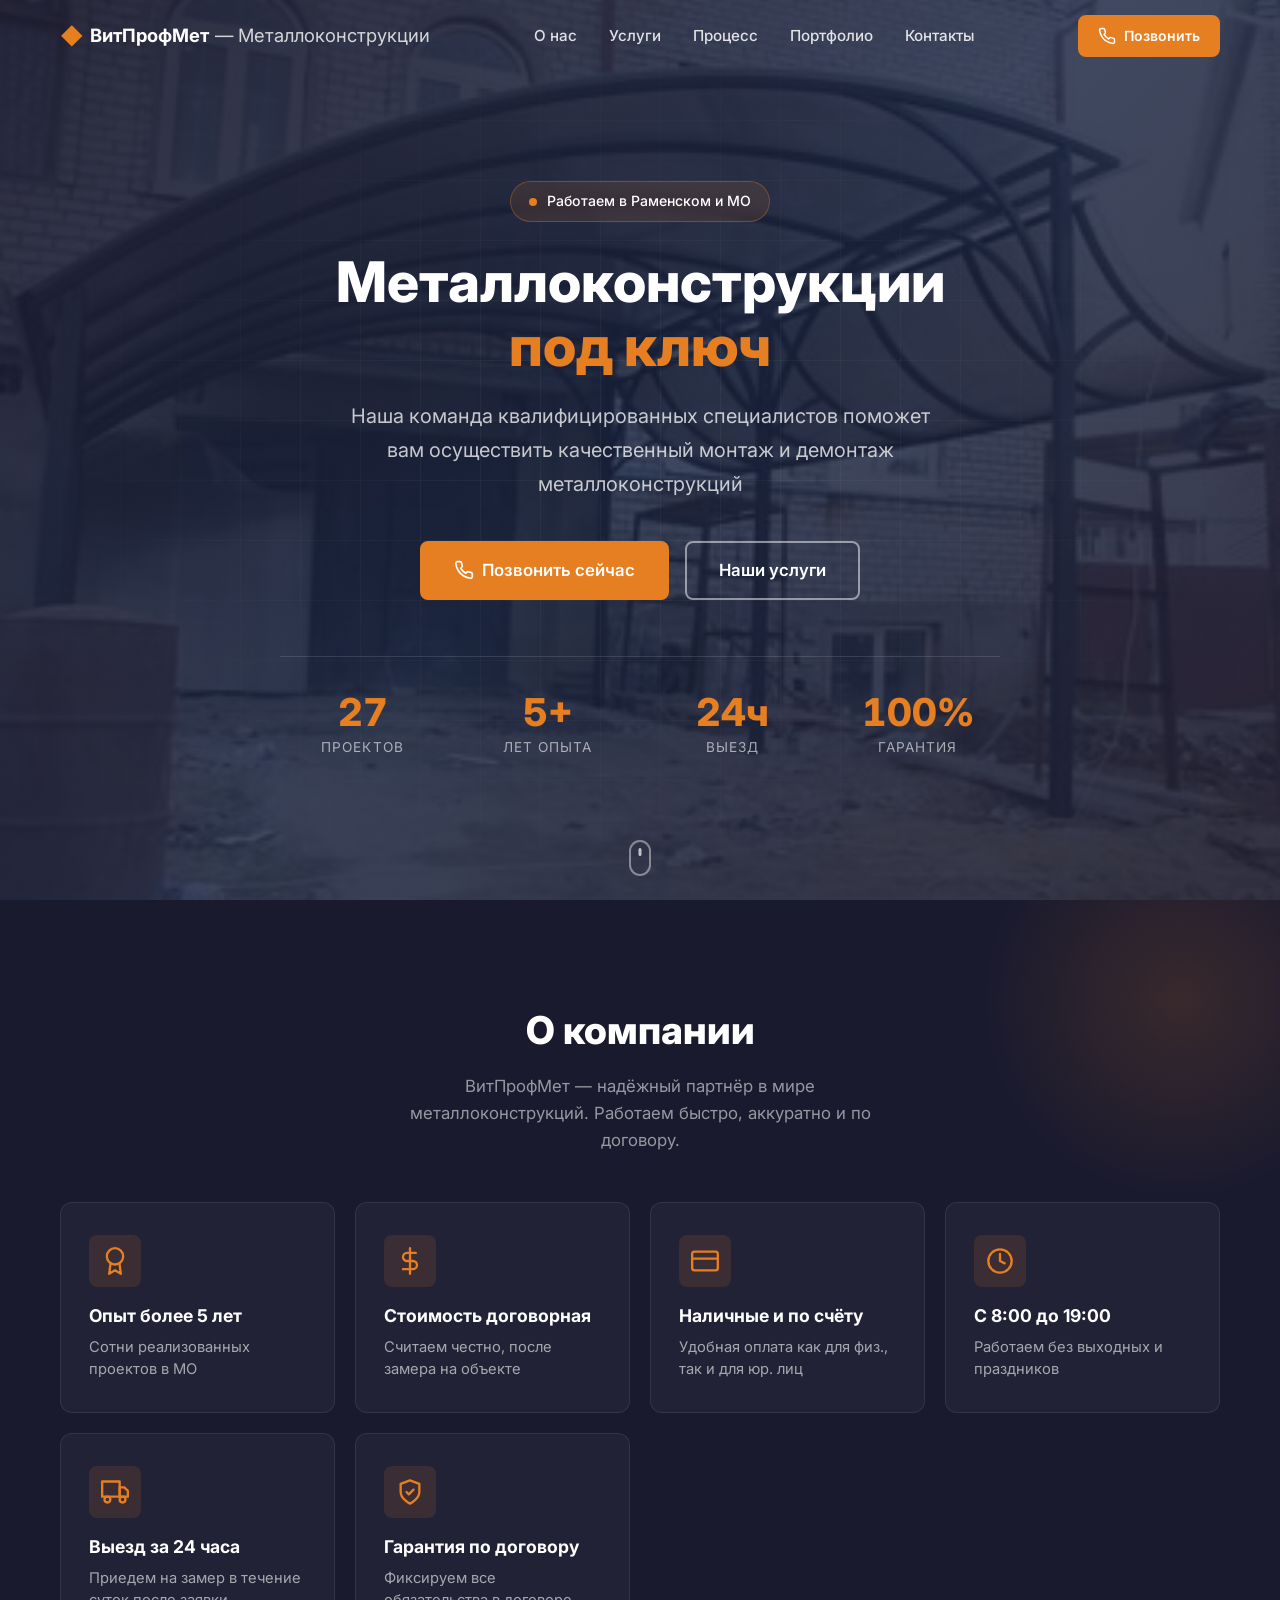
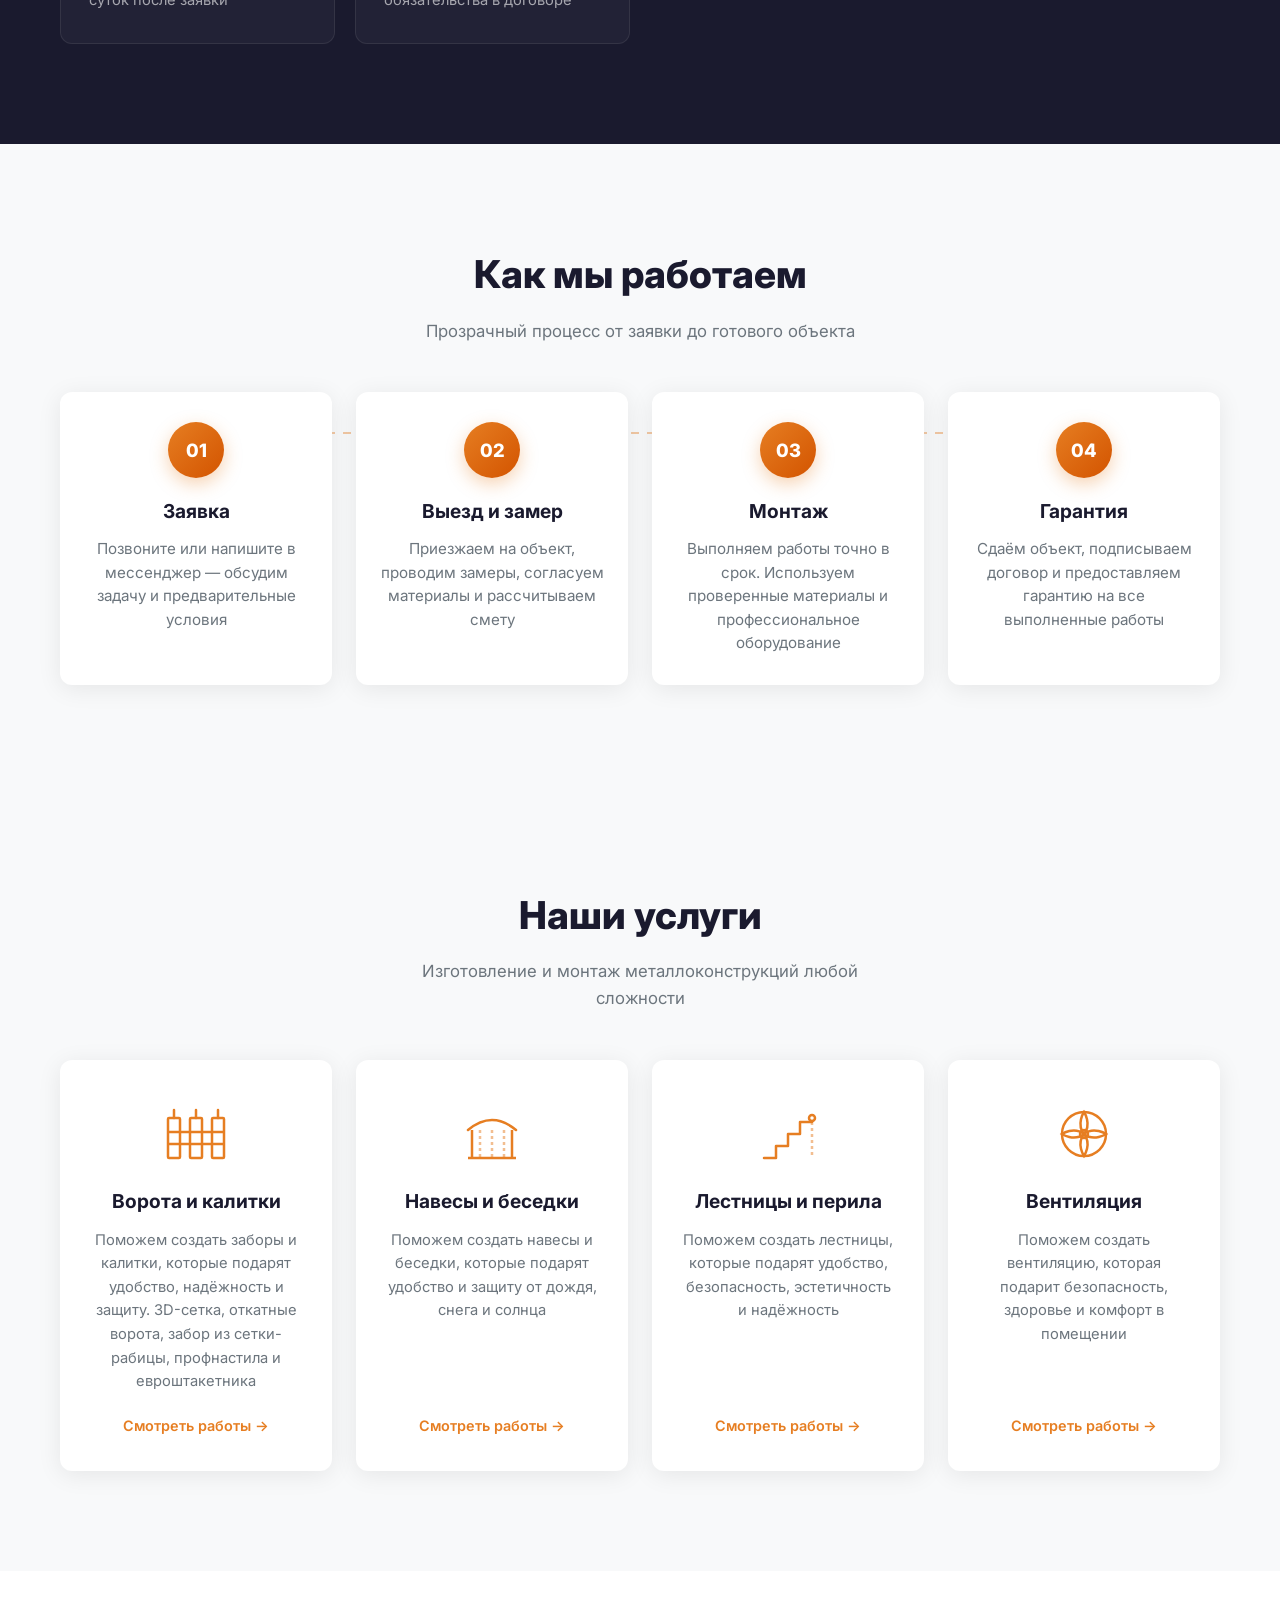
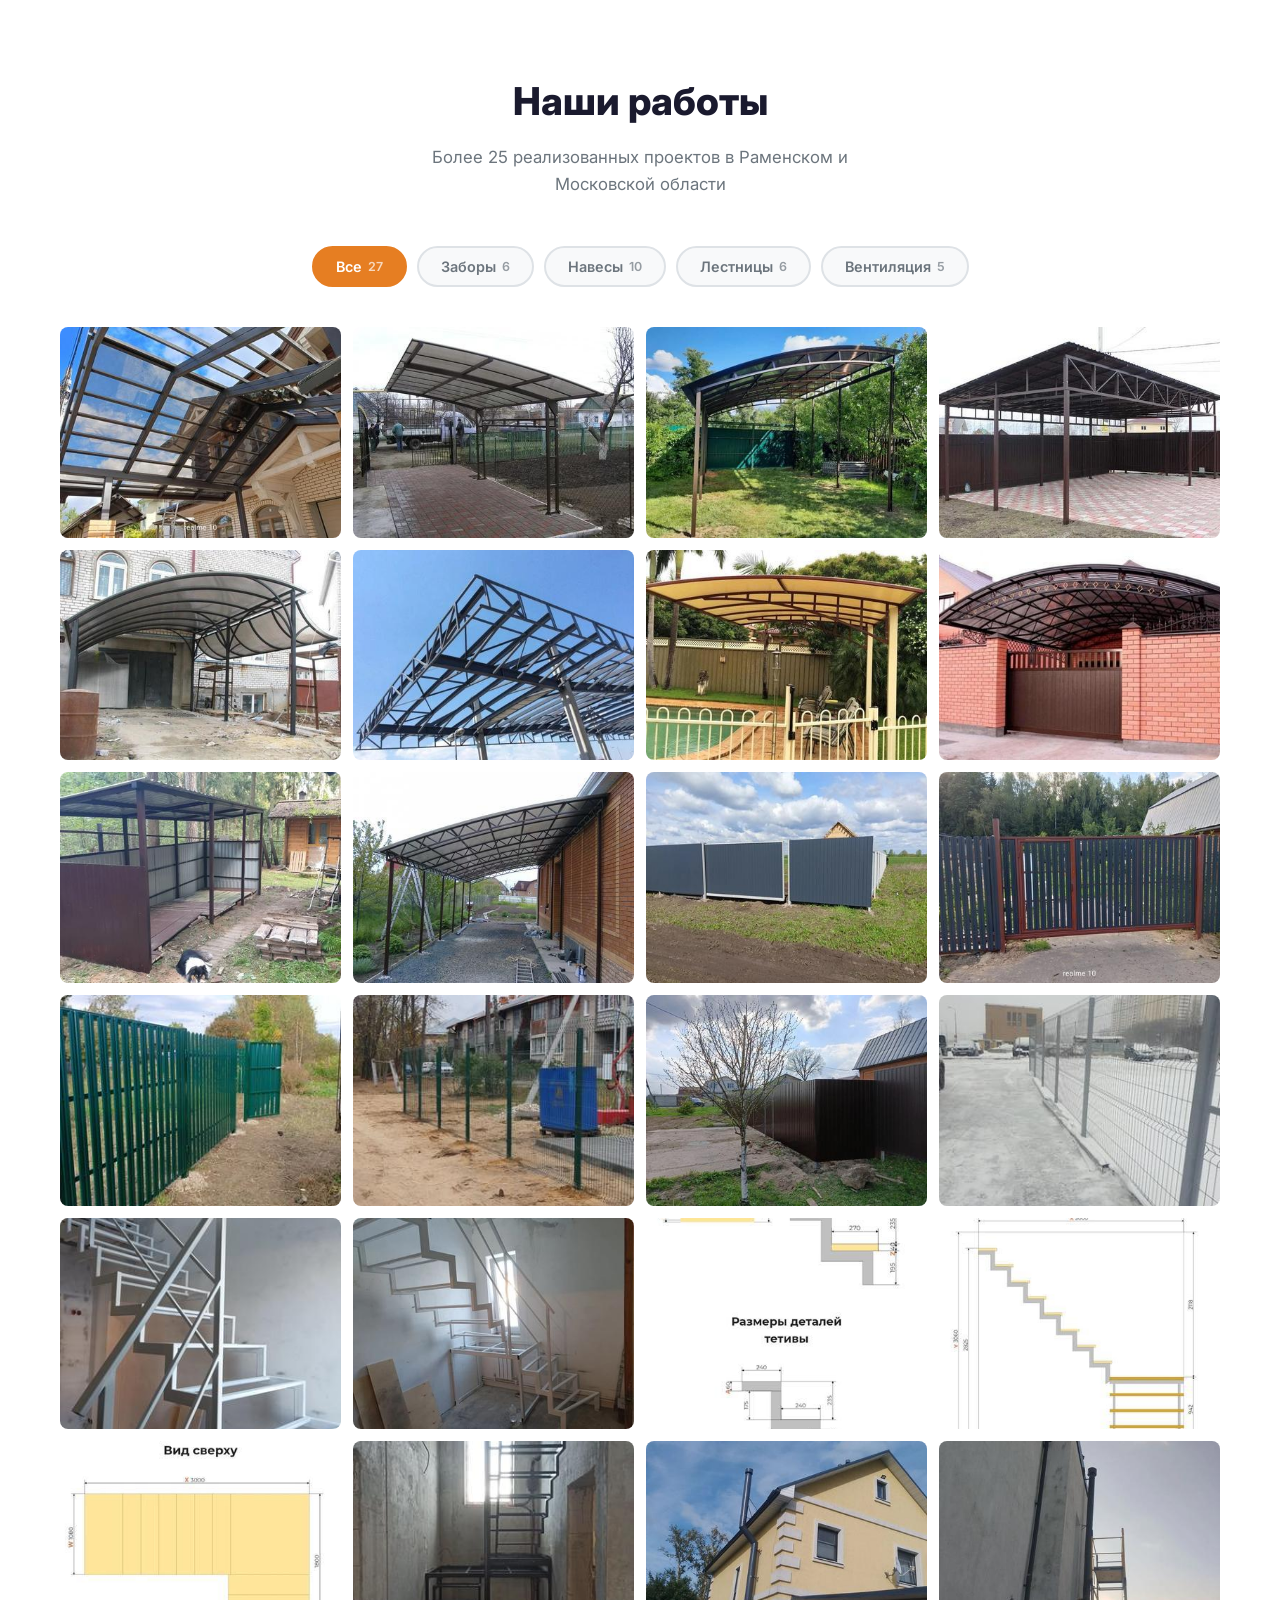
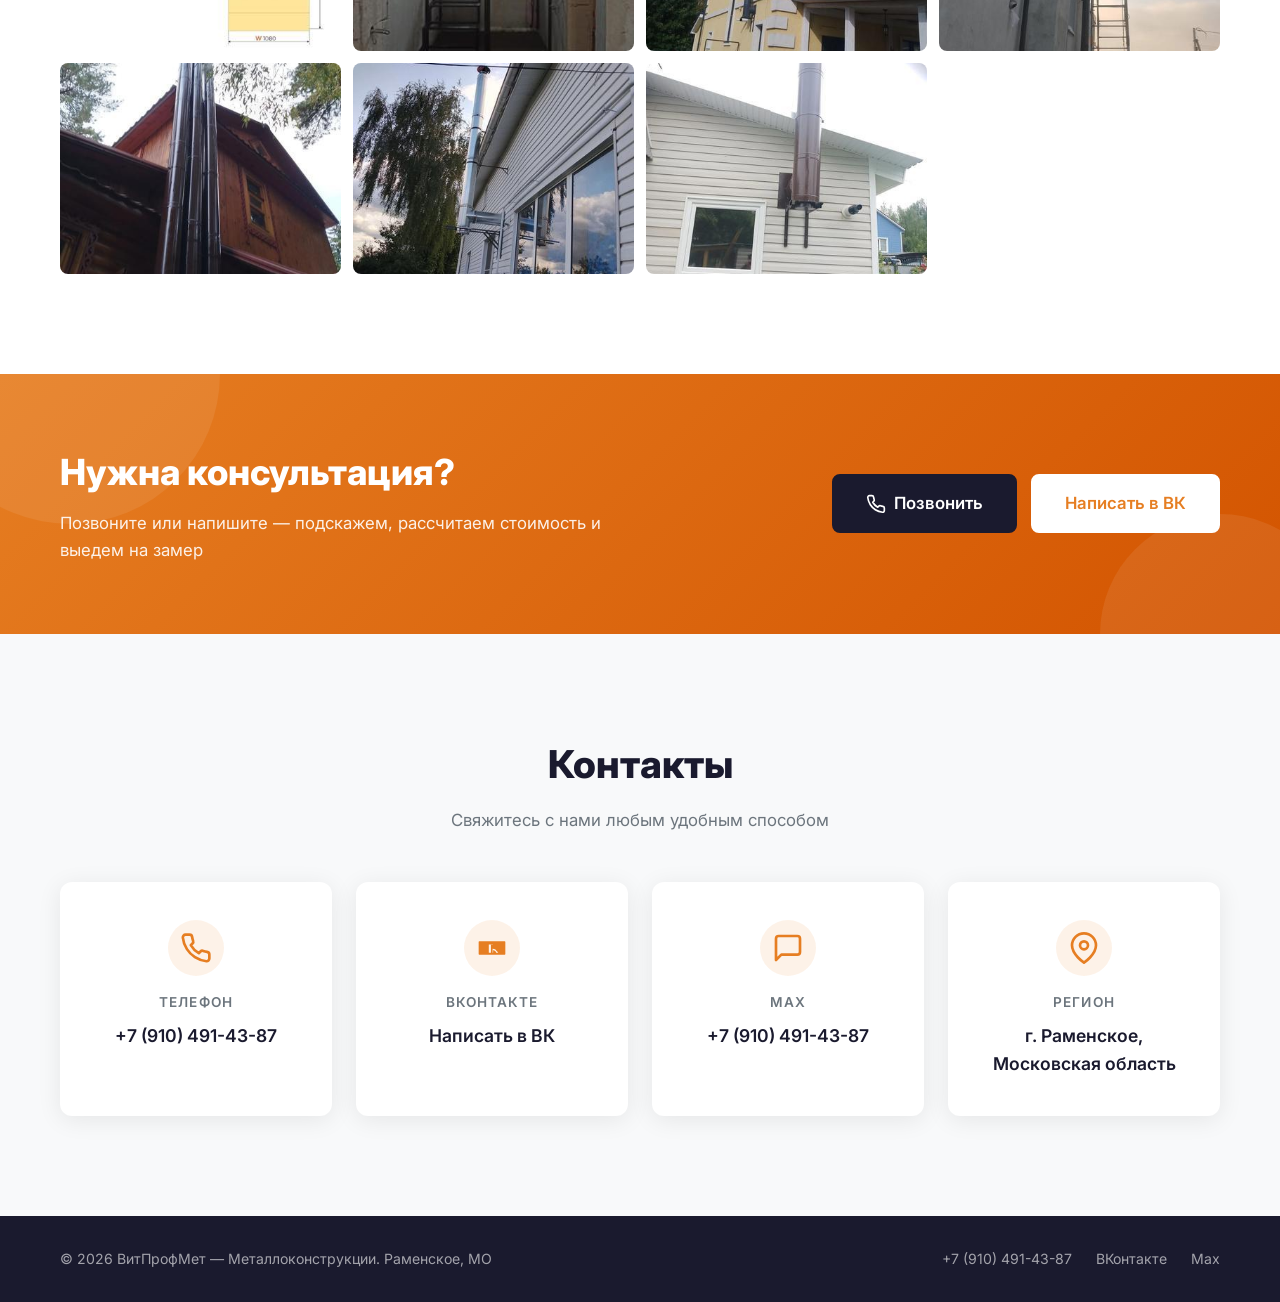
==== index.html @ 2ac55d21 "fix: переименование в ВитПрофМет" ====
<!DOCTYPE html>
<html lang="ru">
<head>
    <meta charset="UTF-8">
    <meta name="viewport" content="width=device-width, initial-scale=1.0">
    <meta name="description" content="ВитПрофМет — монтаж и демонтаж металлоконструкций в Раменском и Московской области. Заборы, ворота, навесы, лестницы, вентиляция. Опыт более 5 лет, 25+ реализованных проектов.">
    <meta name="theme-color" content="#1a1a2e">
    <title>ВитПрофМет — Металлоконструкции в Раменском и МО | Заборы, навесы, лестницы</title>

    <!-- Open Graph -->
    <meta property="og:type" content="website">
    <meta property="og:title" content="ВитПрофМет — Металлоконструкции в Раменском и МО">
    <meta property="og:description" content="Монтаж и демонтаж заборов, навесов, лестниц, вентиляции. Опыт 5+ лет. Выезд за 24 часа.">
    <meta property="og:locale" content="ru_RU">

    <!-- Favicon (inline SVG) -->
    <link rel="icon" type="image/svg+xml" href="data:image/svg+xml,%3Csvg xmlns='http://www.w3.org/2000/svg' viewBox='0 0 64 64'%3E%3Crect width='64' height='64' rx='12' fill='%231a1a2e'/%3E%3Ctext x='50%25' y='54%25' text-anchor='middle' dominant-baseline='middle' font-family='Arial,sans-serif' font-weight='800' font-size='30' fill='%23e67e22'%3EВ%3C/text%3E%3C/svg%3E">

    <link rel="preconnect" href="https://fonts.googleapis.com">
    <link rel="preconnect" href="https://fonts.gstatic.com" crossorigin>
    <link href="https://fonts.googleapis.com/css2?family=Inter:wght@400;600;700;800&display=swap" rel="stylesheet">
    <link rel="stylesheet" href="css/style.css">

    <!-- Schema.org LocalBusiness -->
    <script type="application/ld+json">
    {
      "@context": "https://schema.org",
      "@type": "LocalBusiness",
      "name": "ВитПрофМет",
      "description": "Монтаж и демонтаж металлоконструкций: заборы, ворота, навесы, лестницы, вентиляция",
      "telephone": "+79104914387",
      "areaServed": "Раменское, Московская область",
      "address": { "@type": "PostalAddress", "addressLocality": "Раменское", "addressRegion": "Московская область", "addressCountry": "RU" },
      "openingHours": "Mo-Su 08:00-19:00"
    }
    </script>
</head>
<body>

    <!-- ===== HEADER ===== -->
    <header class="header" id="header">
        <div class="container header__inner">
            <a href="#" class="header__logo">
                <span class="logo__icon">&#9670;</span>
                ВитПрофМет<span class="logo__accent"> — Металлоконструкции</span>
            </a>
            <nav class="header__nav" id="nav">
                <a href="#about" class="nav__link">О нас</a>
                <a href="#services" class="nav__link">Услуги</a>
                <a href="#process" class="nav__link">Процесс</a>
                <a href="#portfolio" class="nav__link">Портфолио</a>
                <a href="#contacts" class="nav__link">Контакты</a>
            </nav>
            <a href="tel:+79104914387" class="header__phone btn btn--small">
                <svg width="18" height="18" viewBox="0 0 24 24" fill="none" stroke="currentColor" stroke-width="2" stroke-linecap="round" stroke-linejoin="round"><path d="M22 16.92v3a2 2 0 0 1-2.18 2 19.79 19.79 0 0 1-8.63-3.07 19.5 19.5 0 0 1-6-6 19.79 19.79 0 0 1-3.07-8.67A2 2 0 0 1 4.11 2h3a2 2 0 0 1 2 1.72c.127.96.361 1.903.7 2.81a2 2 0 0 1-.45 2.11L8.09 9.91a16 16 0 0 0 6 6l1.27-1.27a2 2 0 0 1 2.11-.45c.907.339 1.85.573 2.81.7A2 2 0 0 1 22 16.92z"/></svg>
                Позвонить
            </a>
            <button class="burger" id="burger" aria-label="Открыть меню">
                <span></span><span></span><span></span>
            </button>
        </div>
    </header>

    <!-- ===== HERO ===== -->
    <section class="hero" id="hero">
        <div class="hero__overlay"></div>
        <div class="hero__grid" aria-hidden="true"></div>
        <div class="container hero__content">
            <span class="hero__badge">
                <span class="hero__badge-dot"></span>
                Работаем в Раменском и МО
            </span>
            <h1 class="hero__title">Металлоконструкции<br><span>под&nbsp;ключ</span></h1>
            <p class="hero__subtitle">Наша команда квалифицированных специалистов поможет вам осуществить качественный монтаж и демонтаж металлоконструкций</p>
            <div class="hero__actions">
                <a href="tel:+79104914387" class="btn btn--primary btn--large">
                    <svg width="20" height="20" viewBox="0 0 24 24" fill="none" stroke="currentColor" stroke-width="2" stroke-linecap="round" stroke-linejoin="round"><path d="M22 16.92v3a2 2 0 0 1-2.18 2 19.79 19.79 0 0 1-8.63-3.07 19.5 19.5 0 0 1-6-6 19.79 19.79 0 0 1-3.07-8.67A2 2 0 0 1 4.11 2h3a2 2 0 0 1 2 1.72c.127.96.361 1.903.7 2.81a2 2 0 0 1-.45 2.11L8.09 9.91a16 16 0 0 0 6 6l1.27-1.27a2 2 0 0 1 2.11-.45c.907.339 1.85.573 2.81.7A2 2 0 0 1 22 16.92z"/></svg>
                    Позвонить сейчас
                </a>
                <a href="#services" class="btn btn--outline btn--large">Наши услуги</a>
            </div>
            <div class="hero__stats">
                <div class="hero-stat">
                    <div class="hero-stat__num" data-count="27">0</div>
                    <div class="hero-stat__label">проектов</div>
                </div>
                <div class="hero-stat">
                    <div class="hero-stat__num" data-count="5" data-suffix="+">0</div>
                    <div class="hero-stat__label">лет опыта</div>
                </div>
                <div class="hero-stat">
                    <div class="hero-stat__num" data-count="24" data-suffix="ч">0</div>
                    <div class="hero-stat__label">выезд</div>
                </div>
                <div class="hero-stat">
                    <div class="hero-stat__num" data-count="100" data-suffix="%">0</div>
                    <div class="hero-stat__label">гарантия</div>
                </div>
            </div>
        </div>
        <a href="#about" class="hero__scroll" aria-label="Вниз">
            <span class="hero__scroll-mouse"><span></span></span>
        </a>
    </section>

    <!-- ===== ABOUT ===== -->
    <section class="about" id="about">
        <div class="container">
            <h2 class="section__title section__title--light reveal">О компании</h2>
            <p class="section__subtitle section__subtitle--light reveal">ВитПрофМет — надёжный партнёр в мире металлоконструкций. Работаем быстро, аккуратно и по договору.</p>
            <div class="about__grid">
                <div class="about-card reveal">
                    <div class="about-card__icon">
                        <svg width="28" height="28" viewBox="0 0 24 24" fill="none" stroke="currentColor" stroke-width="2" stroke-linecap="round" stroke-linejoin="round"><circle cx="12" cy="8" r="7"/><polyline points="8.21 13.89 7 23 12 20 17 23 15.79 13.88"/></svg>
                    </div>
                    <div class="about-card__title">Опыт более 5 лет</div>
                    <div class="about-card__label">Сотни реализованных проектов в МО</div>
                </div>
                <div class="about-card reveal">
                    <div class="about-card__icon">
                        <svg width="28" height="28" viewBox="0 0 24 24" fill="none" stroke="currentColor" stroke-width="2" stroke-linecap="round" stroke-linejoin="round"><line x1="12" y1="1" x2="12" y2="23"/><path d="M17 5H9.5a3.5 3.5 0 0 0 0 7h5a3.5 3.5 0 0 1 0 7H6"/></svg>
                    </div>
                    <div class="about-card__title">Стоимость договорная</div>
                    <div class="about-card__label">Считаем честно, после замера на объекте</div>
                </div>
                <div class="about-card reveal">
                    <div class="about-card__icon">
                        <svg width="28" height="28" viewBox="0 0 24 24" fill="none" stroke="currentColor" stroke-width="2" stroke-linecap="round" stroke-linejoin="round"><rect x="1" y="4" width="22" height="16" rx="2"/><line x1="1" y1="10" x2="23" y2="10"/></svg>
                    </div>
                    <div class="about-card__title">Наличные и по счёту</div>
                    <div class="about-card__label">Удобная оплата как для физ., так и для юр. лиц</div>
                </div>
                <div class="about-card reveal">
                    <div class="about-card__icon">
                        <svg width="28" height="28" viewBox="0 0 24 24" fill="none" stroke="currentColor" stroke-width="2" stroke-linecap="round" stroke-linejoin="round"><circle cx="12" cy="12" r="10"/><polyline points="12 6 12 12 16 14"/></svg>
                    </div>
                    <div class="about-card__title">С 8:00 до 19:00</div>
                    <div class="about-card__label">Работаем без выходных и праздников</div>
                </div>
                <div class="about-card reveal">
                    <div class="about-card__icon">
                        <svg width="28" height="28" viewBox="0 0 24 24" fill="none" stroke="currentColor" stroke-width="2" stroke-linecap="round" stroke-linejoin="round"><rect x="1" y="3" width="15" height="13"/><polygon points="16 8 20 8 23 11 23 16 16 16 16 8"/><circle cx="5.5" cy="18.5" r="2.5"/><circle cx="18.5" cy="18.5" r="2.5"/></svg>
                    </div>
                    <div class="about-card__title">Выезд за 24 часа</div>
                    <div class="about-card__label">Приедем на замер в течение суток после заявки</div>
                </div>
                <div class="about-card reveal">
                    <div class="about-card__icon">
                        <svg width="28" height="28" viewBox="0 0 24 24" fill="none" stroke="currentColor" stroke-width="2" stroke-linecap="round" stroke-linejoin="round"><path d="M12 22s8-4 8-10V5l-8-3-8 3v7c0 6 8 10 8 10z"/><polyline points="9 12 11 14 15 10"/></svg>
                    </div>
                    <div class="about-card__title">Гарантия по договору</div>
                    <div class="about-card__label">Фиксируем все обязательства в договоре</div>
                </div>
            </div>
        </div>
    </section>

    <!-- ===== PROCESS ===== -->
    <section class="process" id="process">
        <div class="container">
            <h2 class="section__title reveal">Как мы работаем</h2>
            <p class="section__subtitle reveal">Прозрачный процесс от заявки до готового объекта</p>
            <div class="process__grid">
                <div class="process-step reveal">
                    <div class="process-step__num">01</div>
                    <h3 class="process-step__title">Заявка</h3>
                    <p class="process-step__text">Позвоните или напишите в мессенджер — обсудим задачу и предварительные условия</p>
                </div>
                <div class="process-step reveal">
                    <div class="process-step__num">02</div>
                    <h3 class="process-step__title">Выезд и замер</h3>
                    <p class="process-step__text">Приезжаем на объект, проводим замеры, согласуем материалы и рассчитываем смету</p>
                </div>
                <div class="process-step reveal">
                    <div class="process-step__num">03</div>
                    <h3 class="process-step__title">Монтаж</h3>
                    <p class="process-step__text">Выполняем работы точно в срок. Используем проверенные материалы и профессиональное оборудование</p>
                </div>
                <div class="process-step reveal">
                    <div class="process-step__num">04</div>
                    <h3 class="process-step__title">Гарантия</h3>
                    <p class="process-step__text">Сдаём объект, подписываем договор и предоставляем гарантию на все выполненные работы</p>
                </div>
            </div>
        </div>
    </section>

    <!-- ===== SERVICES ===== -->
    <section class="services" id="services">
        <div class="container">
            <h2 class="section__title reveal">Наши услуги</h2>
            <p class="section__subtitle reveal">Изготовление и монтаж металлоконструкций любой сложности</p>
            <div class="services__grid">
                <a href="#portfolio" class="service-card" data-filter="fences">
                    <div class="service-card__icon">
                        <svg viewBox="0 0 64 64" fill="none" stroke="currentColor" stroke-width="2.5"><rect x="4" y="16" width="12" height="40" rx="1"/><rect x="26" y="16" width="12" height="40" rx="1"/><rect x="48" y="16" width="12" height="40" rx="1"/><line x1="4" y1="30" x2="60" y2="30"/><line x1="4" y1="42" x2="60" y2="42"/><path d="M10 8l0 8M32 8l0 8M54 8l0 8" stroke-linecap="round"/></svg>
                    </div>
                    <h3 class="service-card__title">Ворота и калитки</h3>
                    <p class="service-card__text">Поможем создать заборы и калитки, которые подарят удобство, надёжность и защиту. 3D-сетка, откатные ворота, забор из сетки-рабицы, профнастила и евроштакетника</p>
                    <span class="service-card__link">Смотреть работы &rarr;</span>
                </a>
                <a href="#portfolio" class="service-card" data-filter="canopies">
                    <div class="service-card__icon">
                        <svg viewBox="0 0 64 64" fill="none" stroke="currentColor" stroke-width="2.5"><path d="M8 28 Q32 8 56 28" stroke-linecap="round"/><line x1="12" y1="28" x2="12" y2="56"/><line x1="52" y1="28" x2="52" y2="56"/><line x1="8" y1="56" x2="56" y2="56"/><path d="M20 28v28M32 28v28M44 28v28" stroke-dasharray="3 3" opacity="0.5"/></svg>
                    </div>
                    <h3 class="service-card__title">Навесы и беседки</h3>
                    <p class="service-card__text">Поможем создать навесы и беседки, которые подарят удобство и защиту от дождя, снега и солнца</p>
                    <span class="service-card__link">Смотреть работы &rarr;</span>
                </a>
                <a href="#portfolio" class="service-card" data-filter="stairs">
                    <div class="service-card__icon">
                        <svg viewBox="0 0 64 64" fill="none" stroke="currentColor" stroke-width="2.5"><path d="M8 56 h12 v-12 h12 v-12 h12 v-12 h12" stroke-linecap="round" stroke-linejoin="round"/><line x1="56" y1="20" x2="56" y2="56" stroke-dasharray="3 3" opacity="0.5"/><circle cx="56" cy="16" r="3"/></svg>
                    </div>
                    <h3 class="service-card__title">Лестницы и перила</h3>
                    <p class="service-card__text">Поможем создать лестницы, которые подарят удобство, безопасность, эстетичность и надёжность</p>
                    <span class="service-card__link">Смотреть работы &rarr;</span>
                </a>
                <a href="#portfolio" class="service-card" data-filter="ventilation">
                    <div class="service-card__icon">
                        <svg viewBox="0 0 64 64" fill="none" stroke="currentColor" stroke-width="2.5"><circle cx="32" cy="32" r="22"/><path d="M32 10 C32 10 24 22 32 32 C40 22 32 10 32 10Z"/><path d="M32 54 C32 54 24 42 32 32 C40 42 32 54 32 54Z"/><path d="M10 32 C10 32 22 24 32 32 C22 40 10 32 10 32Z"/><path d="M54 32 C54 32 42 24 32 32 C42 40 54 32 54 32Z"/><circle cx="32" cy="32" r="4"/></svg>
                    </div>
                    <h3 class="service-card__title">Вентиляция</h3>
                    <p class="service-card__text">Поможем создать вентиляцию, которая подарит безопасность, здоровье и комфорт в помещении</p>
                    <span class="service-card__link">Смотреть работы &rarr;</span>
                </a>
            </div>
        </div>
    </section>

    <!-- ===== PORTFOLIO ===== -->
    <section class="portfolio" id="portfolio">
        <div class="container">
            <h2 class="section__title reveal">Наши работы</h2>
            <p class="section__subtitle reveal">Более 25 реализованных проектов в Раменском и Московской области</p></p>

            <div class="portfolio__filters">
                <button class="filter-btn active" data-filter="all">Все <span class="filter-count">27</span></button>
                <button class="filter-btn" data-filter="fences">Заборы <span class="filter-count">6</span></button>
                <button class="filter-btn" data-filter="canopies">Навесы <span class="filter-count">10</span></button>
                <button class="filter-btn" data-filter="stairs">Лестницы <span class="filter-count">6</span></button>
                <button class="filter-btn" data-filter="ventilation">Вентиляция <span class="filter-count">5</span></button>
            </div>

            <div class="gallery" id="gallery">
            <div class="gallery-item" data-category="canopies"><img src="img/thumb/canopies-01.jpg" data-full="img/full/canopies-01.jpg" alt="Навесы и беседки" loading="lazy"></div>
            <div class="gallery-item" data-category="canopies"><img src="img/thumb/canopies-02.jpg" data-full="img/full/canopies-02.jpg" alt="Навесы и беседки" loading="lazy"></div>
            <div class="gallery-item" data-category="canopies"><img src="img/thumb/canopies-03.jpg" data-full="img/full/canopies-03.jpg" alt="Навесы и беседки" loading="lazy"></div>
            <div class="gallery-item" data-category="canopies"><img src="img/thumb/canopies-04.jpg" data-full="img/full/canopies-04.jpg" alt="Навесы и беседки" loading="lazy"></div>
            <div class="gallery-item" data-category="canopies"><img src="img/thumb/canopies-05.jpg" data-full="img/full/canopies-05.jpg" alt="Навесы и беседки" loading="lazy"></div>
            <div class="gallery-item" data-category="canopies"><img src="img/thumb/canopies-06.jpg" data-full="img/full/canopies-06.jpg" alt="Навесы и беседки" loading="lazy"></div>
            <div class="gallery-item" data-category="canopies"><img src="img/thumb/canopies-07.jpg" data-full="img/full/canopies-07.jpg" alt="Навесы и беседки" loading="lazy"></div>
            <div class="gallery-item" data-category="canopies"><img src="img/thumb/canopies-08.jpg" data-full="img/full/canopies-08.jpg" alt="Навесы и беседки" loading="lazy"></div>
            <div class="gallery-item" data-category="canopies"><img src="img/thumb/canopies-09.jpg" data-full="img/full/canopies-09.jpg" alt="Навесы и беседки" loading="lazy"></div>
            <div class="gallery-item" data-category="canopies"><img src="img/thumb/canopies-10.jpg" data-full="img/full/canopies-10.jpg" alt="Навесы и беседки" loading="lazy"></div>
            <div class="gallery-item" data-category="fences"><img src="img/thumb/fences-01.jpg" data-full="img/full/fences-01.jpg" alt="Заборы и ворота" loading="lazy"></div>
            <div class="gallery-item" data-category="fences"><img src="img/thumb/fences-02.jpg" data-full="img/full/fences-02.jpg" alt="Заборы и ворота" loading="lazy"></div>
            <div class="gallery-item" data-category="fences"><img src="img/thumb/fences-03.jpg" data-full="img/full/fences-03.jpg" alt="Заборы и ворота" loading="lazy"></div>
            <div class="gallery-item" data-category="fences"><img src="img/thumb/fences-04.jpg" data-full="img/full/fences-04.jpg" alt="Заборы и ворота" loading="lazy"></div>
            <div class="gallery-item" data-category="fences"><img src="img/thumb/fences-05.jpg" data-full="img/full/fences-05.jpg" alt="Заборы и ворота" loading="lazy"></div>
            <div class="gallery-item" data-category="fences"><img src="img/thumb/fences-06.jpg" data-full="img/full/fences-06.jpg" alt="Заборы и ворота" loading="lazy"></div>
            <div class="gallery-item" data-category="stairs"><img src="img/thumb/stairs-01.jpg" data-full="img/full/stairs-01.jpg" alt="Лестницы и перила" loading="lazy"></div>
            <div class="gallery-item" data-category="stairs"><img src="img/thumb/stairs-02.jpg" data-full="img/full/stairs-02.jpg" alt="Лестницы и перила" loading="lazy"></div>
            <div class="gallery-item" data-category="stairs"><img src="img/thumb/stairs-03.jpg" data-full="img/full/stairs-03.jpg" alt="Лестницы и перила" loading="lazy"></div>
            <div class="gallery-item" data-category="stairs"><img src="img/thumb/stairs-04.jpg" data-full="img/full/stairs-04.jpg" alt="Лестницы и перила" loading="lazy"></div>
            <div class="gallery-item" data-category="stairs"><img src="img/thumb/stairs-05.jpg" data-full="img/full/stairs-05.jpg" alt="Лестницы и перила" loading="lazy"></div>
            <div class="gallery-item" data-category="stairs"><img src="img/thumb/stairs-06.jpg" data-full="img/full/stairs-06.jpg" alt="Лестницы и перила" loading="lazy"></div>
            <div class="gallery-item" data-category="ventilation"><img src="img/thumb/ventilation-01.jpg" data-full="img/full/ventilation-01.jpg" alt="Монтаж вентиляции" loading="lazy"></div>
            <div class="gallery-item" data-category="ventilation"><img src="img/thumb/ventilation-02.jpg" data-full="img/full/ventilation-02.jpg" alt="Монтаж вентиляции" loading="lazy"></div>
            <div class="gallery-item" data-category="ventilation"><img src="img/thumb/ventilation-03.jpg" data-full="img/full/ventilation-03.jpg" alt="Монтаж вентиляции" loading="lazy"></div>
            <div class="gallery-item" data-category="ventilation"><img src="img/thumb/ventilation-04.jpg" data-full="img/full/ventilation-04.jpg" alt="Монтаж вентиляции" loading="lazy"></div>
            <div class="gallery-item" data-category="ventilation"><img src="img/thumb/ventilation-05.jpg" data-full="img/full/ventilation-05.jpg" alt="Монтаж вентиляции" loading="lazy"></div>
            </div>
        </div>
    </section>

    <!-- ===== CTA ===== -->
    <section class="cta">
        <div class="container cta__inner reveal">
            <div class="cta__text">
                <h2 class="cta__title">Нужна консультация?</h2>
                <p class="cta__subtitle">Позвоните или напишите — подскажем, рассчитаем стоимость и выедем на замер</p>
            </div>
            <div class="cta__actions">
                <a href="tel:+79104914387" class="btn btn--primary btn--large">
                    <svg width="20" height="20" viewBox="0 0 24 24" fill="none" stroke="currentColor" stroke-width="2" stroke-linecap="round" stroke-linejoin="round"><path d="M22 16.92v3a2 2 0 0 1-2.18 2 19.79 19.79 0 0 1-8.63-3.07 19.5 19.5 0 0 1-6-6 19.79 19.79 0 0 1-3.07-8.67A2 2 0 0 1 4.11 2h3a2 2 0 0 1 2 1.72c.127.96.361 1.903.7 2.81a2 2 0 0 1-.45 2.11L8.09 9.91a16 16 0 0 0 6 6l1.27-1.27a2 2 0 0 1 2.11-.45c.907.339 1.85.573 2.81.7A2 2 0 0 1 22 16.92z"/></svg>
                    Позвонить
                </a>
                <a href="https://vk.com/id838110294" target="_blank" rel="noopener" class="btn btn--light btn--large">Написать в ВК</a>
            </div>
        </div>
    </section>

    <!-- ===== CONTACTS ===== -->
    <section class="contacts" id="contacts">
        <div class="container">
            <h2 class="section__title reveal">Контакты</h2>
            <p class="section__subtitle reveal">Свяжитесь с нами любым удобным способом</p>
            <div class="contacts__grid">
                <a href="tel:+79104914387" class="contact-card">
                    <div class="contact-card__icon">
                        <svg width="32" height="32" viewBox="0 0 24 24" fill="none" stroke="currentColor" stroke-width="2" stroke-linecap="round" stroke-linejoin="round"><path d="M22 16.92v3a2 2 0 0 1-2.18 2 19.79 19.79 0 0 1-8.63-3.07 19.5 19.5 0 0 1-6-6 19.79 19.79 0 0 1-3.07-8.67A2 2 0 0 1 4.11 2h3a2 2 0 0 1 2 1.72c.127.96.361 1.903.7 2.81a2 2 0 0 1-.45 2.11L8.09 9.91a16 16 0 0 0 6 6l1.27-1.27a2 2 0 0 1 2.11-.45c.907.339 1.85.573 2.81.7A2 2 0 0 1 22 16.92z"/></svg>
                    </div>
                    <h3 class="contact-card__title">Телефон</h3>
                    <p class="contact-card__value">+7 (910) 491-43-87</p>
                </a>
                <a href="https://vk.com/id838110294" target="_blank" rel="noopener" class="contact-card">
                    <div class="contact-card__icon">
                        <svg width="32" height="32" viewBox="0 0 24 24" fill="currentColor"><path d="M21.547 7H2.451A.451.451 0 0 0 2 7.451v9.098c0 .249.202.451.451.451h19.096a.451.451 0 0 0 .453-.451V7.451A.451.451 0 0 0 21.547 7zm-4.7 8.6h-1.6c0-.001-.6-2-2.4-2v2h-.4c0 0 0-3.2 0-3.2s1.6 0 1.6-1.6c0-1.2-1.2-1.2-1.2-1.2H11.2v6h-1.6V9.4c0 0 3.2-.4 3.6.4.4.8.4 2-.8 2.8 0 0 2 0 2.4.8.4.8 2 2.2 2 2.2z"/></svg>
                    </div>
                    <h3 class="contact-card__title">ВКонтакте</h3>
                    <p class="contact-card__value">Написать в ВК</p>
                </a>
                <a href="tel:+79104914387" class="contact-card">
                    <div class="contact-card__icon">
                        <svg width="32" height="32" viewBox="0 0 24 24" fill="none" stroke="currentColor" stroke-width="2" stroke-linecap="round" stroke-linejoin="round"><path d="M21 15a2 2 0 0 1-2 2H7l-4 4V5a2 2 0 0 1 2-2h14a2 2 0 0 1 2 2z"/></svg>
                    </div>
                    <h3 class="contact-card__title">Max</h3>
                    <p class="contact-card__value">+7 (910) 491-43-87</p>
                </a>
                <div class="contact-card contact-card--location">
                    <div class="contact-card__icon">
                        <svg width="32" height="32" viewBox="0 0 24 24" fill="none" stroke="currentColor" stroke-width="2" stroke-linecap="round" stroke-linejoin="round"><path d="M21 10c0 7-9 13-9 13s-9-6-9-13a9 9 0 0 1 18 0z"/><circle cx="12" cy="10" r="3"/></svg>
                    </div>
                    <h3 class="contact-card__title">Регион</h3>
                    <p class="contact-card__value">г. Раменское,<br>Московская область</p>
                </div>
            </div>
        </div>
    </section>

    <!-- ===== FOOTER ===== -->
    <footer class="footer">
        <div class="container footer__inner">
            <p class="footer__copy">&copy; 2026 ВитПрофМет — Металлоконструкции. Раменское, МО</p>
            <div class="footer__links">
                <a href="tel:+79104914387">+7 (910) 491-43-87</a>
                <a href="https://vk.com/id838110294" target="_blank" rel="noopener">ВКонтакте</a>
                <a href="tel:+79104914387" target="_blank" rel="noopener">Max</a>
            </div>
        </div>
    </footer>

    <!-- ===== FLOATING CALL BUTTON (mobile) ===== -->
    <a href="tel:+79104914387" class="fab-call" aria-label="Позвонить">
        <svg width="26" height="26" viewBox="0 0 24 24" fill="none" stroke="currentColor" stroke-width="2" stroke-linecap="round" stroke-linejoin="round"><path d="M22 16.92v3a2 2 0 0 1-2.18 2 19.79 19.79 0 0 1-8.63-3.07 19.5 19.5 0 0 1-6-6 19.79 19.79 0 0 1-3.07-8.67A2 2 0 0 1 4.11 2h3a2 2 0 0 1 2 1.72c.127.96.361 1.903.7 2.81a2 2 0 0 1-.45 2.11L8.09 9.91a16 16 0 0 0 6 6l1.27-1.27a2 2 0 0 1 2.11-.45c.907.339 1.85.573 2.81.7A2 2 0 0 1 22 16.92z"/></svg>
    </a>

    <!-- ===== LIGHTBOX ===== -->
    <div class="lightbox" id="lightbox">
        <button class="lightbox__close" aria-label="Закрыть">&times;</button>
        <button class="lightbox__prev" aria-label="Предыдущее фото">&#10094;</button>
        <button class="lightbox__next" aria-label="Следующее фото">&#10095;</button>
        <div class="lightbox__counter" id="lightboxCounter"></div>
        <img class="lightbox__img" id="lightboxImg" src="" alt="">
    </div>

    <script src="js/main.js"></script>
</body>
</html>
---- css/style.css ----
/* ===== RESET & BASE ===== */
*,
*::before,
*::after {
    margin: 0;
    padding: 0;
    box-sizing: border-box;
}

:root {
    --clr-dark: #1a1a2e;
    --clr-dark-alt: #16213e;
    --clr-accent: #e67e22;
    --clr-accent-hover: #d35400;
    --clr-light: #f8f9fa;
    --clr-bg: #ffffff;
    --clr-text: #333333;
    --clr-text-muted: #6c757d;
    --clr-border: #dee2e6;
    --font: 'Inter', system-ui, -apple-system, sans-serif;
    --header-h: 72px;
    --radius: 12px;
    --radius-sm: 8px;
    --shadow: 0 4px 24px rgba(0, 0, 0, 0.08);
    --shadow-lg: 0 8px 40px rgba(0, 0, 0, 0.12);
    --transition: 0.3s ease;
}

html {
    scroll-behavior: smooth;
    scroll-padding-top: var(--header-h);
}

body {
    font-family: var(--font);
    color: var(--clr-text);
    background: var(--clr-bg);
    line-height: 1.6;
    -webkit-font-smoothing: antialiased;
}

img {
    display: block;
    max-width: 100%;
    height: auto;
}

a {
    text-decoration: none;
    color: inherit;
}

.container {
    width: 100%;
    max-width: 1200px;
    margin: 0 auto;
    padding: 0 20px;
}

/* ===== BUTTONS ===== */
.btn {
    display: inline-flex;
    align-items: center;
    gap: 8px;
    font-family: var(--font);
    font-weight: 600;
    border: 2px solid transparent;
    border-radius: var(--radius-sm);
    cursor: pointer;
    transition: all var(--transition);
    white-space: nowrap;
}

.btn--small {
    padding: 8px 18px;
    font-size: 0.875rem;
}

.btn--large {
    padding: 14px 32px;
    font-size: 1.05rem;
}

.btn--primary {
    background: var(--clr-accent);
    color: #fff;
    border-color: var(--clr-accent);
}

.btn--primary:hover {
    background: var(--clr-accent-hover);
    border-color: var(--clr-accent-hover);
    transform: translateY(-2px);
    box-shadow: 0 4px 16px rgba(230, 126, 34, 0.4);
}

.btn--outline {
    background: transparent;
    color: #fff;
    border-color: rgba(255, 255, 255, 0.5);
}

.btn--outline:hover {
    background: rgba(255, 255, 255, 0.1);
    border-color: #fff;
    transform: translateY(-2px);
}

/* ===== HEADER ===== */
.header {
    position: fixed;
    top: 0;
    left: 0;
    right: 0;
    z-index: 1000;
    height: var(--header-h);
    background: transparent;
    transition: all var(--transition);
}

.header.scrolled {
    background: rgba(26, 26, 46, 0.95);
    backdrop-filter: blur(12px);
    box-shadow: 0 2px 20px rgba(0, 0, 0, 0.15);
}

.header__inner {
    display: flex;
    align-items: center;
    justify-content: space-between;
    height: 100%;
}

.header__logo {
    font-size: 1.15rem;
    font-weight: 700;
    color: #fff;
    display: flex;
    align-items: center;
    gap: 6px;
}

.logo__icon {
    color: var(--clr-accent);
    font-size: 1.4rem;
}

.logo__accent {
    font-weight: 400;
    opacity: 0.8;
}

.header__nav {
    display: flex;
    gap: 32px;
}

.nav__link {
    color: rgba(255, 255, 255, 0.85);
    font-size: 0.95rem;
    font-weight: 500;
    transition: color var(--transition);
    position: relative;
}

.nav__link::after {
    content: '';
    position: absolute;
    bottom: -4px;
    left: 0;
    width: 0;
    height: 2px;
    background: var(--clr-accent);
    transition: width var(--transition);
}

.nav__link:hover {
    color: #fff;
}

.nav__link:hover::after {
    width: 100%;
}

.header__phone {
    background: var(--clr-accent);
    color: #fff;
    border-color: var(--clr-accent);
}

.header__phone:hover {
    background: var(--clr-accent-hover);
    border-color: var(--clr-accent-hover);
}

.burger {
    display: none;
    flex-direction: column;
    gap: 5px;
    background: none;
    border: none;
    cursor: pointer;
    padding: 4px;
    z-index: 1001;
}

.burger span {
    display: block;
    width: 26px;
    height: 2.5px;
    background: #fff;
    border-radius: 2px;
    transition: all var(--transition);
}

.burger.active span:nth-child(1) {
    transform: rotate(45deg) translate(5px, 5px);
}

.burger.active span:nth-child(2) {
    opacity: 0;
}

.burger.active span:nth-child(3) {
    transform: rotate(-45deg) translate(5px, -5px);
}

/* ===== HERO ===== */
.hero {
    position: relative;
    min-height: 100vh;
    display: flex;
    align-items: center;
    justify-content: center;
    background: url('../img/full/canopies-05.jpg') center/cover no-repeat;
    overflow: hidden;
}

.hero__overlay {
    position: absolute;
    inset: 0;
    background: linear-gradient(
        135deg,
        rgba(26, 26, 46, 0.92) 0%,
        rgba(22, 33, 62, 0.82) 50%,
        rgba(26, 26, 46, 0.88) 100%
    );
}

.hero__content {
    position: relative;
    z-index: 1;
    text-align: center;
    padding: 120px 20px 80px;
}

.hero__title {
    font-size: clamp(2rem, 5vw, 3.5rem);
    font-weight: 800;
    color: #fff;
    line-height: 1.15;
    margin-bottom: 20px;
}

.hero__title span {
    color: var(--clr-accent);
}

.hero__subtitle {
    font-size: clamp(1rem, 2vw, 1.25rem);
    color: rgba(255, 255, 255, 0.75);
    max-width: 600px;
    margin: 0 auto 40px;
    line-height: 1.7;
}

.hero__actions {
    display: flex;
    gap: 16px;
    justify-content: center;
    flex-wrap: wrap;
}

.hero__badge {
    display: inline-flex;
    align-items: center;
    gap: 10px;
    padding: 8px 18px;
    background: rgba(230, 126, 34, 0.12);
    border: 1px solid rgba(230, 126, 34, 0.35);
    color: #fff;
    font-size: 0.88rem;
    font-weight: 500;
    border-radius: 100px;
    margin-bottom: 28px;
    backdrop-filter: blur(8px);
    animation: fadeInDown 0.8s ease;
}

.hero__badge-dot {
    width: 8px;
    height: 8px;
    border-radius: 50%;
    background: var(--clr-accent);
    box-shadow: 0 0 0 0 rgba(230, 126, 34, 0.7);
    animation: pulse 2s infinite;
}

.hero__grid {
    position: absolute;
    inset: 0;
    background-image:
        linear-gradient(rgba(255, 255, 255, 0.04) 1px, transparent 1px),
        linear-gradient(90deg, rgba(255, 255, 255, 0.04) 1px, transparent 1px);
    background-size: 60px 60px;
    -webkit-mask-image: radial-gradient(ellipse at center, #000 20%, transparent 75%);
    mask-image: radial-gradient(ellipse at center, #000 20%, transparent 75%);
    z-index: 0;
}

.hero__stats {
    display: grid;
    grid-template-columns: repeat(4, 1fr);
    gap: 20px;
    max-width: 720px;
    margin: 56px auto 0;
    padding-top: 36px;
    border-top: 1px solid rgba(255, 255, 255, 0.12);
}

.hero-stat {
    text-align: center;
}

.hero-stat__num {
    font-size: clamp(1.6rem, 3.5vw, 2.4rem);
    font-weight: 800;
    color: var(--clr-accent);
    line-height: 1;
    margin-bottom: 6px;
    font-variant-numeric: tabular-nums;
}

.hero-stat__label {
    font-size: 0.85rem;
    color: rgba(255, 255, 255, 0.6);
    text-transform: uppercase;
    letter-spacing: 0.08em;
}

.hero__scroll {
    position: absolute;
    bottom: 24px;
    left: 50%;
    transform: translateX(-50%);
    z-index: 2;
    opacity: 0.7;
    transition: opacity var(--transition);
}

.hero__scroll:hover {
    opacity: 1;
}

.hero__scroll-mouse {
    display: block;
    width: 22px;
    height: 36px;
    border: 2px solid rgba(255, 255, 255, 0.6);
    border-radius: 14px;
    position: relative;
}

.hero__scroll-mouse span {
    position: absolute;
    top: 6px;
    left: 50%;
    transform: translateX(-50%);
    width: 3px;
    height: 8px;
    background: #fff;
    border-radius: 2px;
    animation: scrollWheel 1.8s infinite;
}

@keyframes scrollWheel {
    0% { opacity: 1; top: 6px; }
    100% { opacity: 0; top: 20px; }
}

@keyframes pulse {
    0% { box-shadow: 0 0 0 0 rgba(230, 126, 34, 0.7); }
    70% { box-shadow: 0 0 0 10px rgba(230, 126, 34, 0); }
    100% { box-shadow: 0 0 0 0 rgba(230, 126, 34, 0); }
}

@keyframes fadeInDown {
    from { opacity: 0; transform: translateY(-20px); }
    to { opacity: 1; transform: translateY(0); }
}

/* ===== REVEAL ANIMATIONS ===== */
.reveal {
    opacity: 0;
    transform: translateY(30px);
    transition: opacity 0.7s ease, transform 0.7s ease;
}

.reveal.is-visible {
    opacity: 1;
    transform: translateY(0);
}

@media (prefers-reduced-motion: reduce) {
    .reveal { opacity: 1; transform: none; transition: none; }
    .hero__badge, .hero-stat__num, .hero__scroll-mouse span { animation: none; }
}

/* ===== FAB (mobile call button) ===== */
.fab-call {
    position: fixed;
    bottom: 20px;
    right: 20px;
    width: 56px;
    height: 56px;
    background: var(--clr-accent);
    color: #fff;
    border-radius: 50%;
    display: none;
    align-items: center;
    justify-content: center;
    box-shadow: 0 8px 24px rgba(230, 126, 34, 0.45);
    z-index: 900;
    animation: pulseFab 2.5s infinite;
}

@keyframes pulseFab {
    0%, 100% { box-shadow: 0 8px 24px rgba(230, 126, 34, 0.45), 0 0 0 0 rgba(230, 126, 34, 0.5); }
    50% { box-shadow: 0 8px 24px rgba(230, 126, 34, 0.45), 0 0 0 14px rgba(230, 126, 34, 0); }
}

/* ===== SECTION TITLES ===== */
.section__title {
    text-align: center;
    font-size: clamp(1.6rem, 3.5vw, 2.4rem);
    font-weight: 800;
    color: var(--clr-dark);
    margin-bottom: 12px;
}

.section__subtitle {
    text-align: center;
    color: var(--clr-text-muted);
    font-size: 1.05rem;
    max-width: 520px;
    margin: 0 auto 48px;
}

/* ===== ABOUT ===== */
.about {
    padding: 100px 0;
    background: var(--clr-dark);
    position: relative;
    overflow: hidden;
}

.about::before {
    content: '';
    position: absolute;
    top: -100px;
    right: -100px;
    width: 400px;
    height: 400px;
    background: radial-gradient(circle, rgba(230, 126, 34, 0.15) 0%, transparent 70%);
    pointer-events: none;
}

.section__title--light {
    color: #fff;
}

.section__subtitle--light {
    color: rgba(255, 255, 255, 0.55);
}

.about__grid {
    display: grid;
    grid-template-columns: repeat(auto-fit, minmax(260px, 1fr));
    gap: 20px;
    position: relative;
    z-index: 1;
}

.about-card {
    background: rgba(255, 255, 255, 0.04);
    border: 1px solid rgba(255, 255, 255, 0.08);
    border-radius: var(--radius);
    padding: 32px 28px;
    text-align: left;
    transition: all var(--transition);
    position: relative;
    overflow: hidden;
}

.about-card::before {
    content: '';
    position: absolute;
    left: 0;
    top: 0;
    bottom: 0;
    width: 3px;
    background: var(--clr-accent);
    transform: scaleY(0);
    transform-origin: top;
    transition: transform var(--transition);
}

.about-card:hover {
    background: rgba(255, 255, 255, 0.07);
    border-color: rgba(230, 126, 34, 0.4);
    transform: translateY(-4px);
}

.about-card:hover::before {
    transform: scaleY(1);
}

.about-card__icon {
    width: 52px;
    height: 52px;
    display: flex;
    align-items: center;
    justify-content: center;
    background: rgba(230, 126, 34, 0.12);
    color: var(--clr-accent);
    border-radius: var(--radius-sm);
    margin-bottom: 18px;
    transition: all var(--transition);
}

.about-card:hover .about-card__icon {
    background: var(--clr-accent);
    color: #fff;
    transform: scale(1.05) rotate(-4deg);
}

.about-card__title {
    font-size: 1.1rem;
    font-weight: 700;
    color: #fff;
    margin-bottom: 8px;
    line-height: 1.3;
}

.about-card__label {
    font-size: 0.92rem;
    color: rgba(255, 255, 255, 0.6);
    line-height: 1.5;
}

/* ===== PROCESS ===== */
.process {
    padding: 100px 0;
    background: var(--clr-light);
}

.process__grid {
    display: grid;
    grid-template-columns: repeat(4, 1fr);
    gap: 24px;
    counter-reset: step;
    position: relative;
}

.process__grid::before {
    content: '';
    position: absolute;
    top: 40px;
    left: 12%;
    right: 12%;
    height: 2px;
    background: repeating-linear-gradient(90deg, var(--clr-accent) 0 8px, transparent 8px 16px);
    opacity: 0.4;
    z-index: 0;
}

.process-step {
    background: #fff;
    border-radius: var(--radius);
    padding: 30px 24px;
    text-align: center;
    box-shadow: var(--shadow);
    position: relative;
    z-index: 1;
    transition: transform var(--transition), box-shadow var(--transition);
}

.process-step:hover {
    transform: translateY(-6px);
    box-shadow: var(--shadow-lg);
}

.process-step__num {
    display: inline-flex;
    align-items: center;
    justify-content: center;
    width: 56px;
    height: 56px;
    border-radius: 50%;
    background: linear-gradient(135deg, var(--clr-accent) 0%, var(--clr-accent-hover) 100%);
    color: #fff;
    font-size: 1.15rem;
    font-weight: 800;
    margin: 0 auto 18px;
    box-shadow: 0 6px 18px rgba(230, 126, 34, 0.35);
}

.process-step__title {
    font-size: 1.2rem;
    font-weight: 700;
    color: var(--clr-dark);
    margin-bottom: 10px;
}

.process-step__text {
    font-size: 0.95rem;
    color: var(--clr-text-muted);
    line-height: 1.55;
}

/* ===== CTA ===== */
.cta {
    padding: 70px 0;
    background: linear-gradient(135deg, var(--clr-accent) 0%, var(--clr-accent-hover) 100%);
    position: relative;
    overflow: hidden;
}

.cta::before,
.cta::after {
    content: '';
    position: absolute;
    border-radius: 50%;
    background: rgba(255, 255, 255, 0.08);
    pointer-events: none;
}

.cta::before {
    width: 300px;
    height: 300px;
    top: -150px;
    left: -80px;
}

.cta::after {
    width: 240px;
    height: 240px;
    bottom: -120px;
    right: -60px;
}

.cta__inner {
    display: flex;
    align-items: center;
    justify-content: space-between;
    gap: 40px;
    flex-wrap: wrap;
    position: relative;
    z-index: 1;
}

.cta__title {
    font-size: clamp(1.6rem, 3vw, 2.25rem);
    font-weight: 800;
    color: #fff;
    margin-bottom: 8px;
}

.cta__subtitle {
    color: rgba(255, 255, 255, 0.9);
    font-size: 1.05rem;
    max-width: 560px;
}

.cta__actions {
    display: flex;
    gap: 14px;
    flex-wrap: wrap;
}

.btn--light {
    background: #fff;
    color: var(--clr-accent);
    border-color: #fff;
}

.btn--light:hover {
    background: var(--clr-dark);
    color: #fff;
    border-color: var(--clr-dark);
    transform: translateY(-2px);
}

.cta .btn--primary {
    background: var(--clr-dark);
    border-color: var(--clr-dark);
}

.cta .btn--primary:hover {
    background: #0d0d1a;
    border-color: #0d0d1a;
    box-shadow: 0 4px 16px rgba(0, 0, 0, 0.3);
}

/* ===== SERVICES ===== */
.services {
    padding: 100px 0;
    background: var(--clr-light);
}

.services__grid {
    display: grid;
    grid-template-columns: repeat(auto-fit, minmax(260px, 1fr));
    gap: 24px;
}

.service-card {
    display: flex;
    flex-direction: column;
    align-items: center;
    text-align: center;
    background: var(--clr-bg);
    border-radius: var(--radius);
    padding: 40px 28px 32px;
    box-shadow: var(--shadow);
    transition: all var(--transition);
    cursor: pointer;
    border: 2px solid transparent;
}

.service-card:hover {
    transform: translateY(-6px);
    box-shadow: var(--shadow-lg);
    border-color: var(--clr-accent);
}

.service-card__icon {
    width: 64px;
    height: 64px;
    margin-bottom: 20px;
    color: var(--clr-accent);
}

.service-card__icon svg {
    width: 100%;
    height: 100%;
}

.service-card__title {
    font-size: 1.2rem;
    font-weight: 700;
    margin-bottom: 12px;
    color: var(--clr-dark);
}

.service-card__text {
    font-size: 0.92rem;
    color: var(--clr-text-muted);
    line-height: 1.6;
    margin-bottom: 20px;
    flex-grow: 1;
}

.service-card__link {
    font-size: 0.9rem;
    font-weight: 600;
    color: var(--clr-accent);
    transition: color var(--transition);
}

.service-card:hover .service-card__link {
    color: var(--clr-accent-hover);
}

/* ===== PORTFOLIO ===== */
.portfolio {
    padding: 100px 0;
}

.portfolio__filters {
    display: flex;
    justify-content: center;
    flex-wrap: wrap;
    gap: 10px;
    margin-bottom: 40px;
}

.filter-btn {
    display: inline-flex;
    align-items: center;
    gap: 6px;
    padding: 10px 22px;
    background: var(--clr-light);
    border: 2px solid var(--clr-border);
    border-radius: 50px;
    font-family: var(--font);
    font-size: 0.9rem;
    font-weight: 600;
    color: var(--clr-text-muted);
    cursor: pointer;
    transition: all var(--transition);
}

.filter-btn:hover {
    border-color: var(--clr-accent);
    color: var(--clr-accent);
}

.filter-btn.active {
    background: var(--clr-accent);
    border-color: var(--clr-accent);
    color: #fff;
}

.filter-count {
    font-size: 0.78rem;
    opacity: 0.7;
}

.gallery {
    display: grid;
    grid-template-columns: repeat(auto-fill, minmax(200px, 1fr));
    gap: 12px;
}

.gallery-item {
    position: relative;
    border-radius: var(--radius-sm);
    overflow: hidden;
    cursor: pointer;
    aspect-ratio: 4 / 3;
    background: var(--clr-light);
}

.gallery-item img {
    width: 100%;
    height: 100%;
    object-fit: cover;
    transition: transform 0.4s ease, opacity 0.3s ease;
}

.gallery-item::after {
    content: '';
    position: absolute;
    inset: 0;
    background: rgba(26, 26, 46, 0);
    transition: background var(--transition);
}

.gallery-item:hover img {
    transform: scale(1.08);
}

.gallery-item:hover::after {
    background: rgba(26, 26, 46, 0.2);
}

.gallery-item.hidden {
    display: none;
}

/* ===== CONTACTS ===== */
.contacts {
    padding: 100px 0;
    background: var(--clr-light);
}

.contacts__grid {
    display: grid;
    grid-template-columns: repeat(auto-fit, minmax(240px, 1fr));
    gap: 24px;
}

.contact-card {
    display: flex;
    flex-direction: column;
    align-items: center;
    text-align: center;
    background: var(--clr-bg);
    border-radius: var(--radius);
    padding: 36px 24px;
    box-shadow: var(--shadow);
    transition: all var(--transition);
    border: 2px solid transparent;
}

.contact-card:hover {
    transform: translateY(-4px);
    box-shadow: var(--shadow-lg);
    border-color: var(--clr-accent);
}

.contact-card--location {
    cursor: default;
}

.contact-card--location:hover {
    transform: none;
    border-color: transparent;
}

.contact-card__icon {
    width: 56px;
    height: 56px;
    display: flex;
    align-items: center;
    justify-content: center;
    background: rgba(230, 126, 34, 0.1);
    color: var(--clr-accent);
    border-radius: 50%;
    margin-bottom: 16px;
}

.contact-card__title {
    font-size: 0.85rem;
    font-weight: 600;
    text-transform: uppercase;
    letter-spacing: 0.08em;
    color: var(--clr-text-muted);
    margin-bottom: 8px;
}

.contact-card__value {
    font-size: 1.1rem;
    font-weight: 600;
    color: var(--clr-dark);
}

/* ===== FOOTER ===== */
.footer {
    background: var(--clr-dark);
    color: rgba(255, 255, 255, 0.6);
    padding: 32px 0;
}

.footer__inner {
    display: flex;
    align-items: center;
    justify-content: space-between;
    flex-wrap: wrap;
    gap: 16px;
}

.footer__copy {
    font-size: 0.88rem;
}

.footer__links {
    display: flex;
    gap: 24px;
}

.footer__links a {
    font-size: 0.88rem;
    transition: color var(--transition);
}

.footer__links a:hover {
    color: var(--clr-accent);
}

/* ===== LIGHTBOX ===== */
.lightbox {
    position: fixed;
    inset: 0;
    z-index: 2000;
    background: rgba(0, 0, 0, 0.92);
    display: flex;
    align-items: center;
    justify-content: center;
    opacity: 0;
    visibility: hidden;
    transition: opacity 0.3s ease, visibility 0.3s ease;
}

.lightbox.active {
    opacity: 1;
    visibility: visible;
}

.lightbox__img {
    max-width: 90vw;
    max-height: 88vh;
    object-fit: contain;
    border-radius: 4px;
    user-select: none;
    transition: opacity 0.25s ease;
}

.lightbox__close {
    position: absolute;
    top: 16px;
    right: 20px;
    background: none;
    border: none;
    color: #fff;
    font-size: 2.5rem;
    cursor: pointer;
    line-height: 1;
    opacity: 0.7;
    transition: opacity var(--transition);
    z-index: 2001;
}

.lightbox__close:hover {
    opacity: 1;
}

.lightbox__prev,
.lightbox__next {
    position: absolute;
    top: 50%;
    transform: translateY(-50%);
    background: rgba(255, 255, 255, 0.1);
    border: none;
    color: #fff;
    font-size: 2rem;
    cursor: pointer;
    width: 50px;
    height: 50px;
    border-radius: 50%;
    display: flex;
    align-items: center;
    justify-content: center;
    opacity: 0.6;
    transition: all var(--transition);
    z-index: 2001;
}

.lightbox__prev:hover,
.lightbox__next:hover {
    opacity: 1;
    background: rgba(255, 255, 255, 0.2);
}

.lightbox__prev {
    left: 16px;
}

.lightbox__next {
    right: 16px;
}

.lightbox__counter {
    position: absolute;
    bottom: 20px;
    left: 50%;
    transform: translateX(-50%);
    color: rgba(255, 255, 255, 0.6);
    font-size: 0.9rem;
    font-weight: 500;
}

/* ===== RESPONSIVE ===== */
@media (max-width: 768px) {
    :root {
        --header-h: 64px;
    }

    .header__nav {
        position: fixed;
        top: 0;
        right: -100%;
        width: 280px;
        height: 100vh;
        background: var(--clr-dark);
        flex-direction: column;
        padding: 100px 40px 40px;
        gap: 24px;
        transition: right var(--transition);
        box-shadow: -4px 0 20px rgba(0, 0, 0, 0.3);
    }

    .header__nav.open {
        right: 0;
    }

    .nav__link {
        font-size: 1.15rem;
    }

    .header__phone {
        display: none;
    }

    .burger {
        display: flex;
    }

    .logo__accent {
        display: none;
    }

    .hero__content {
        padding: 100px 16px 60px;
    }

    .services {
        padding: 60px 0;
    }

    .about {
        padding: 60px 0;
    }

    .about__grid {
        grid-template-columns: repeat(2, 1fr);
        gap: 12px;
    }

    .about-card__value {
        font-size: 1.9rem;
    }

    .about-card {
        padding: 24px 20px;
    }

    .about__grid {
        grid-template-columns: 1fr;
    }

    .process {
        padding: 60px 0;
    }

    .process__grid {
        grid-template-columns: repeat(2, 1fr);
        gap: 16px;
    }

    .process__grid::before {
        display: none;
    }

    .process-step {
        padding: 24px 18px;
    }

    .cta {
        padding: 50px 0;
    }

    .cta__inner {
        flex-direction: column;
        text-align: center;
        align-items: stretch;
    }

    .cta__actions {
        justify-content: center;
    }

    .hero__stats {
        grid-template-columns: repeat(2, 1fr);
        gap: 24px;
        margin-top: 40px;
        padding-top: 28px;
    }

    .hero__scroll {
        display: none;
    }

    .fab-call {
        display: inline-flex;
    }

    .portfolio {
        padding: 60px 0;
    }

    .contacts {
        padding: 60px 0;
    }

    .gallery {
        grid-template-columns: repeat(2, 1fr);
        gap: 8px;
    }

    .gallery-item {
        border-radius: 6px;
    }

    .section__subtitle {
        margin-bottom: 32px;
    }

    .footer__inner {
        flex-direction: column;
        text-align: center;
    }

    .lightbox__prev {
        left: 8px;
        width: 40px;
        height: 40px;
        font-size: 1.5rem;
    }

    .lightbox__next {
        right: 8px;
        width: 40px;
        height: 40px;
        font-size: 1.5rem;
    }
}

@media (min-width: 769px) and (max-width: 1024px) {
    .gallery {
        grid-template-columns: repeat(3, 1fr);
    }
}

@media (min-width: 1025px) {
    .gallery {
        grid-template-columns: repeat(4, 1fr);
    }
}

@media (max-width: 480px) {
    .hero__actions {
        flex-direction: column;
        align-items: center;
    }

    .btn--large {
        width: 100%;
        justify-content: center;
    }

    .services__grid {
        grid-template-columns: 1fr;
    }

    .contacts__grid {
        grid-template-columns: 1fr;
    }

    .filter-btn {
        padding: 8px 16px;
        font-size: 0.82rem;
    }
}

/* ===== MOBILE MENU OVERLAY ===== */
.nav-overlay {
    position: fixed;
    inset: 0;
    background: rgba(0, 0, 0, 0.5);
    z-index: 999;
    opacity: 0;
    visibility: hidden;
    transition: all var(--transition);
}

.nav-overlay.active {
    opacity: 1;
    visibility: visible;
}

/* ===== ANIMATIONS ===== */
@media (prefers-reduced-motion: reduce) {
    *,
    *::before,
    *::after {
        animation-duration: 0.01ms !important;
        animation-iteration-count: 1 !important;
        transition-duration: 0.01ms !important;
    }

    html {
        scroll-behavior: auto;
    }
}
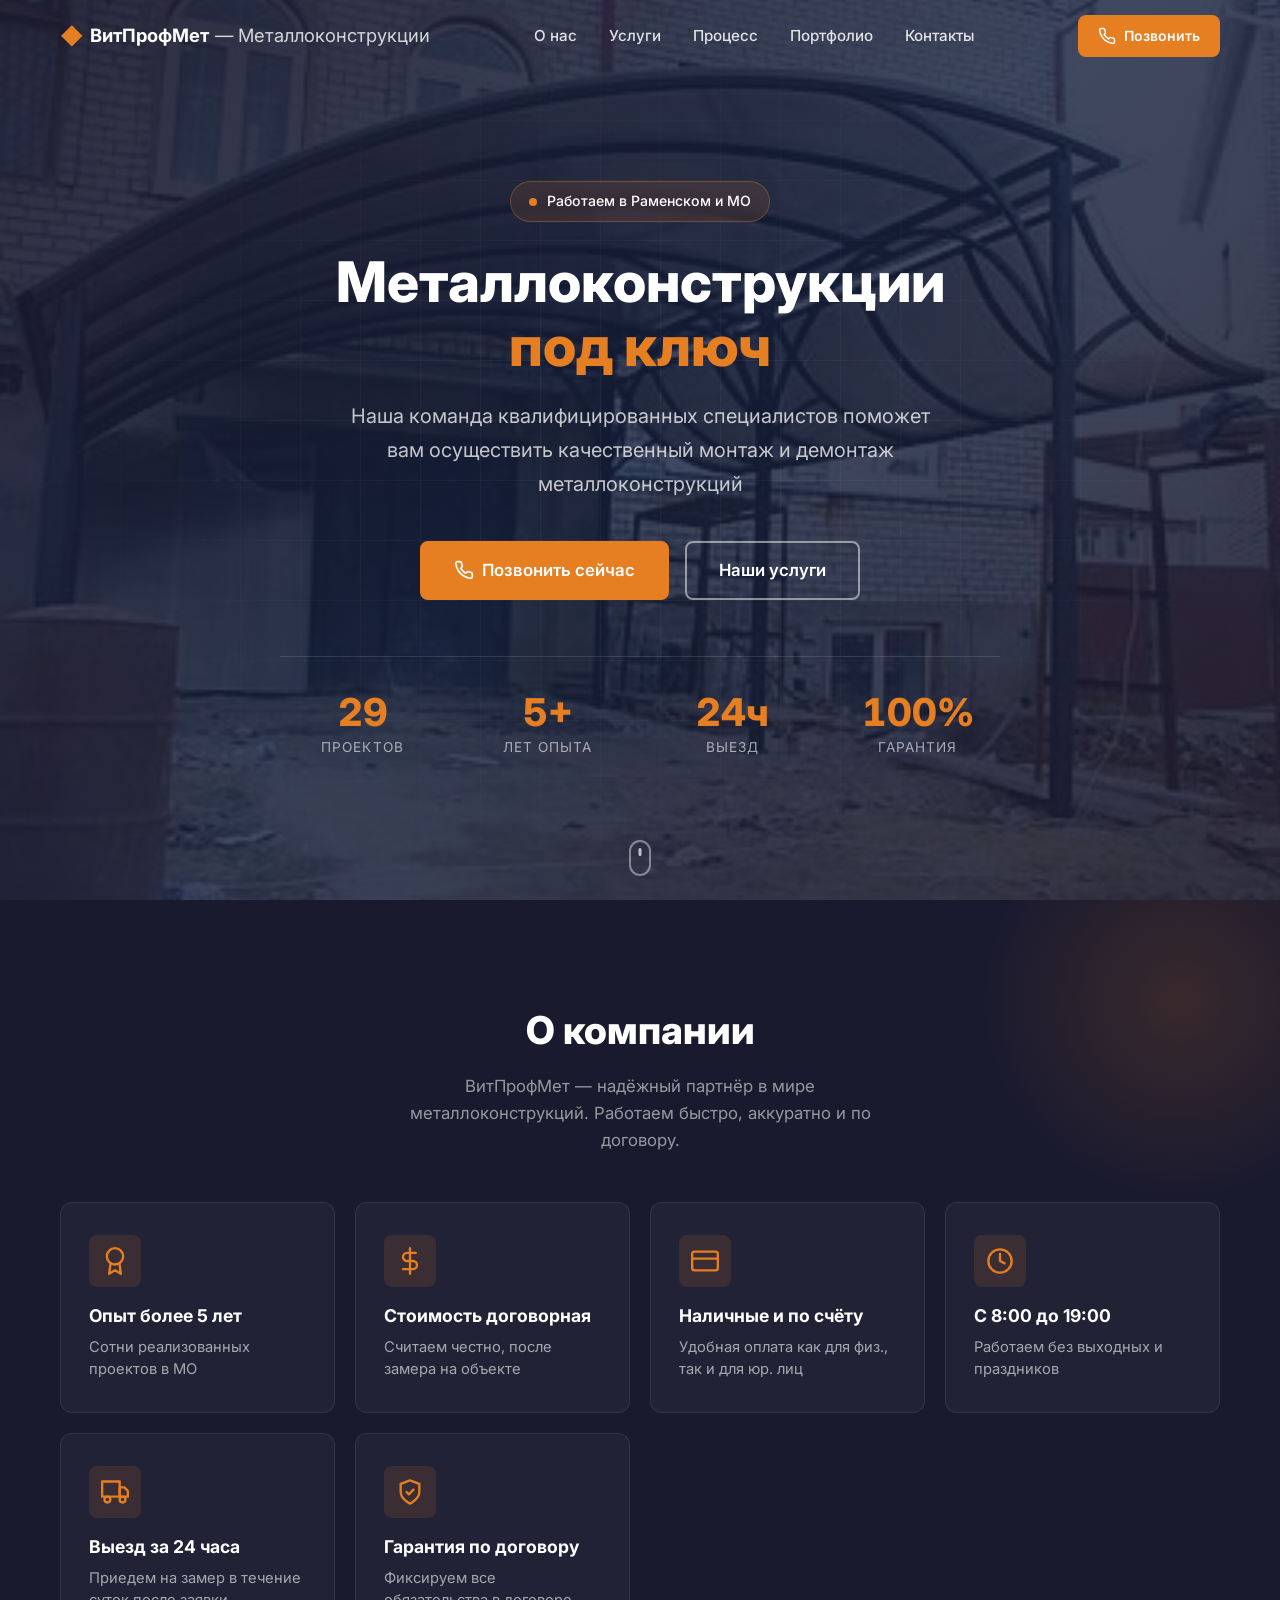
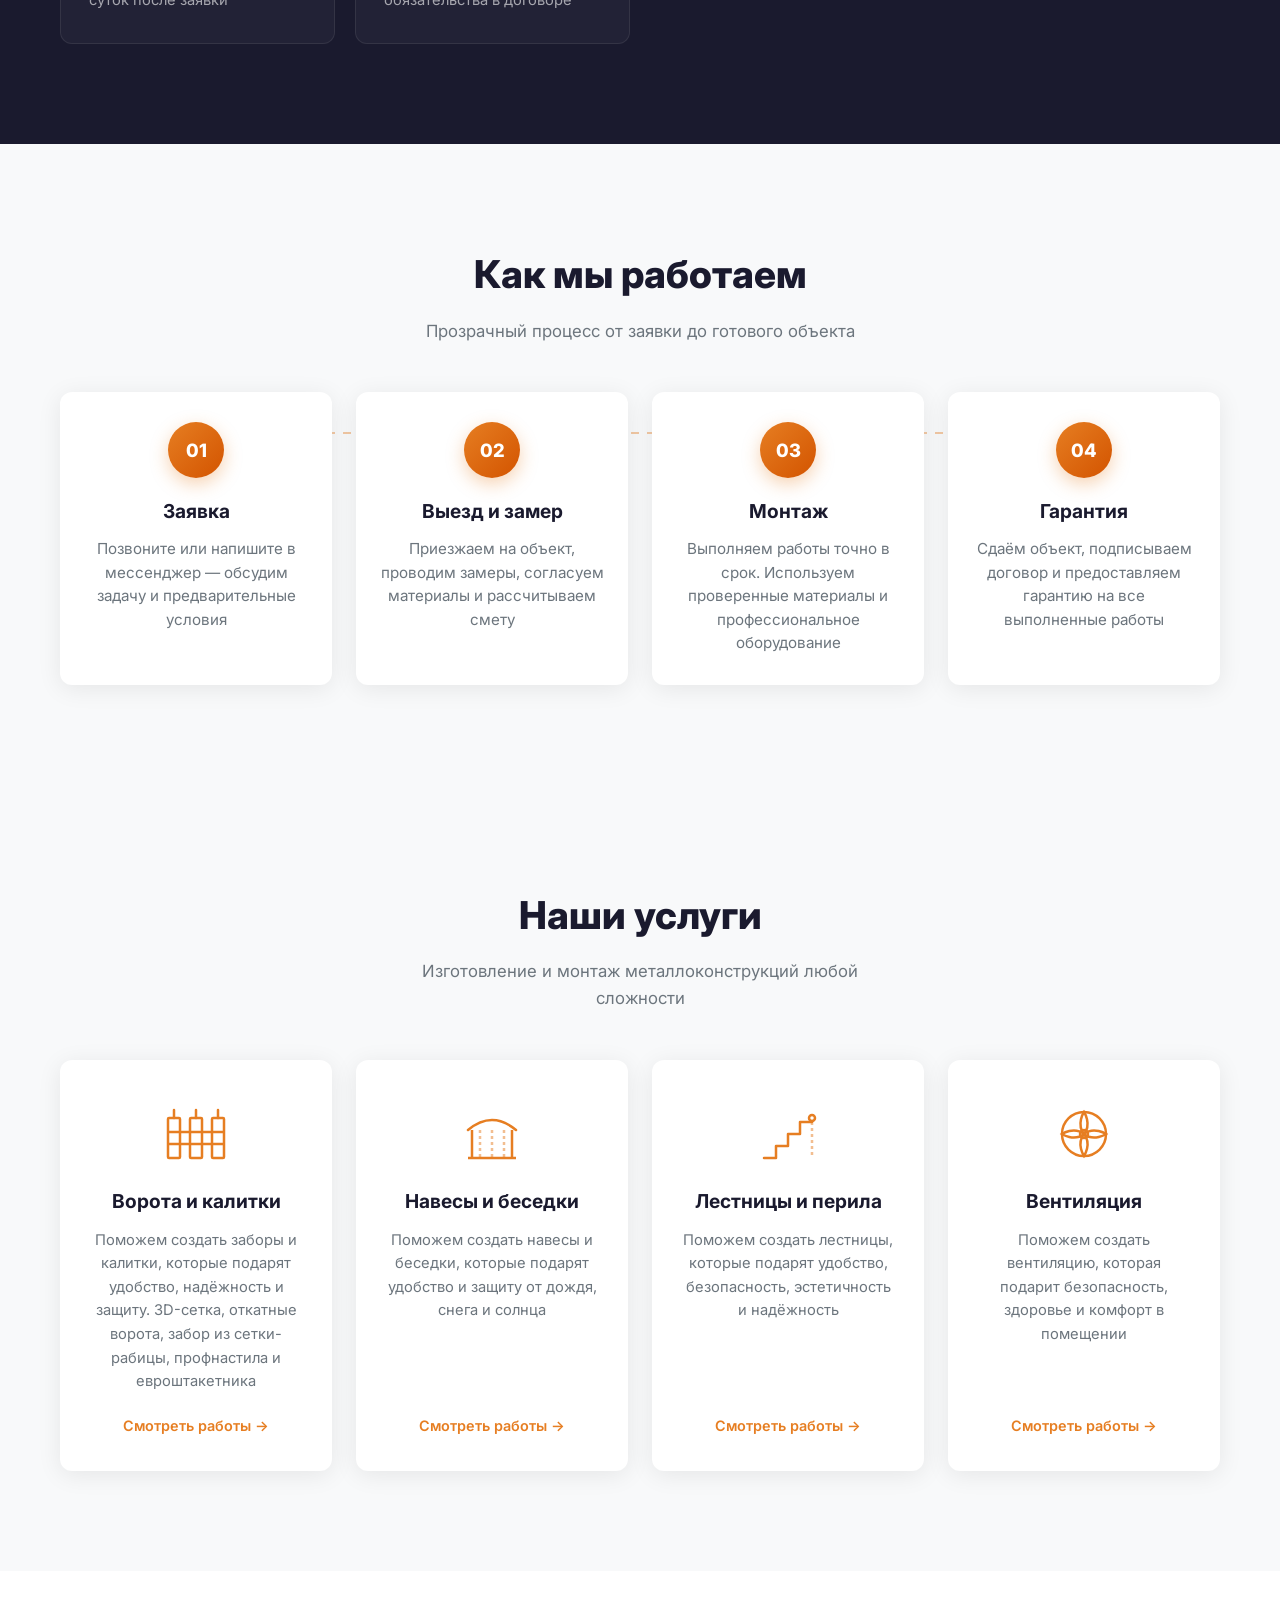
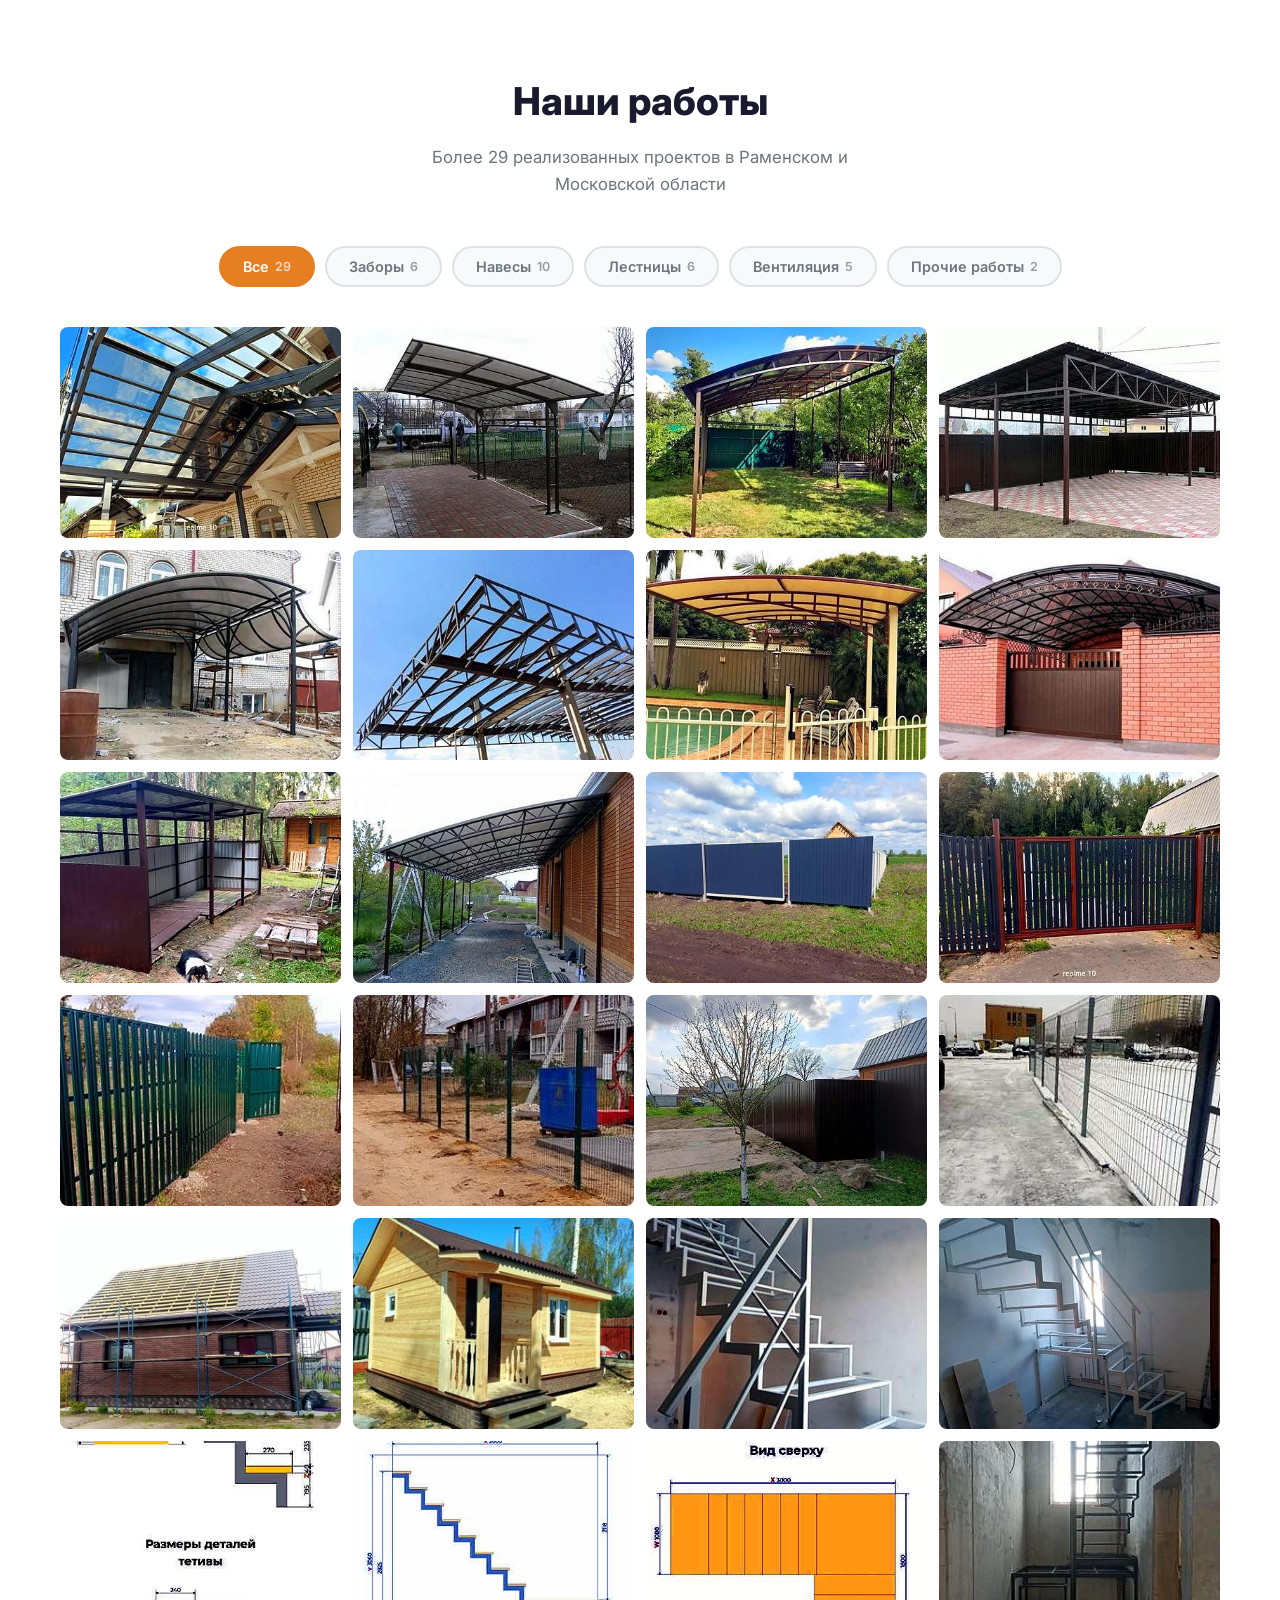
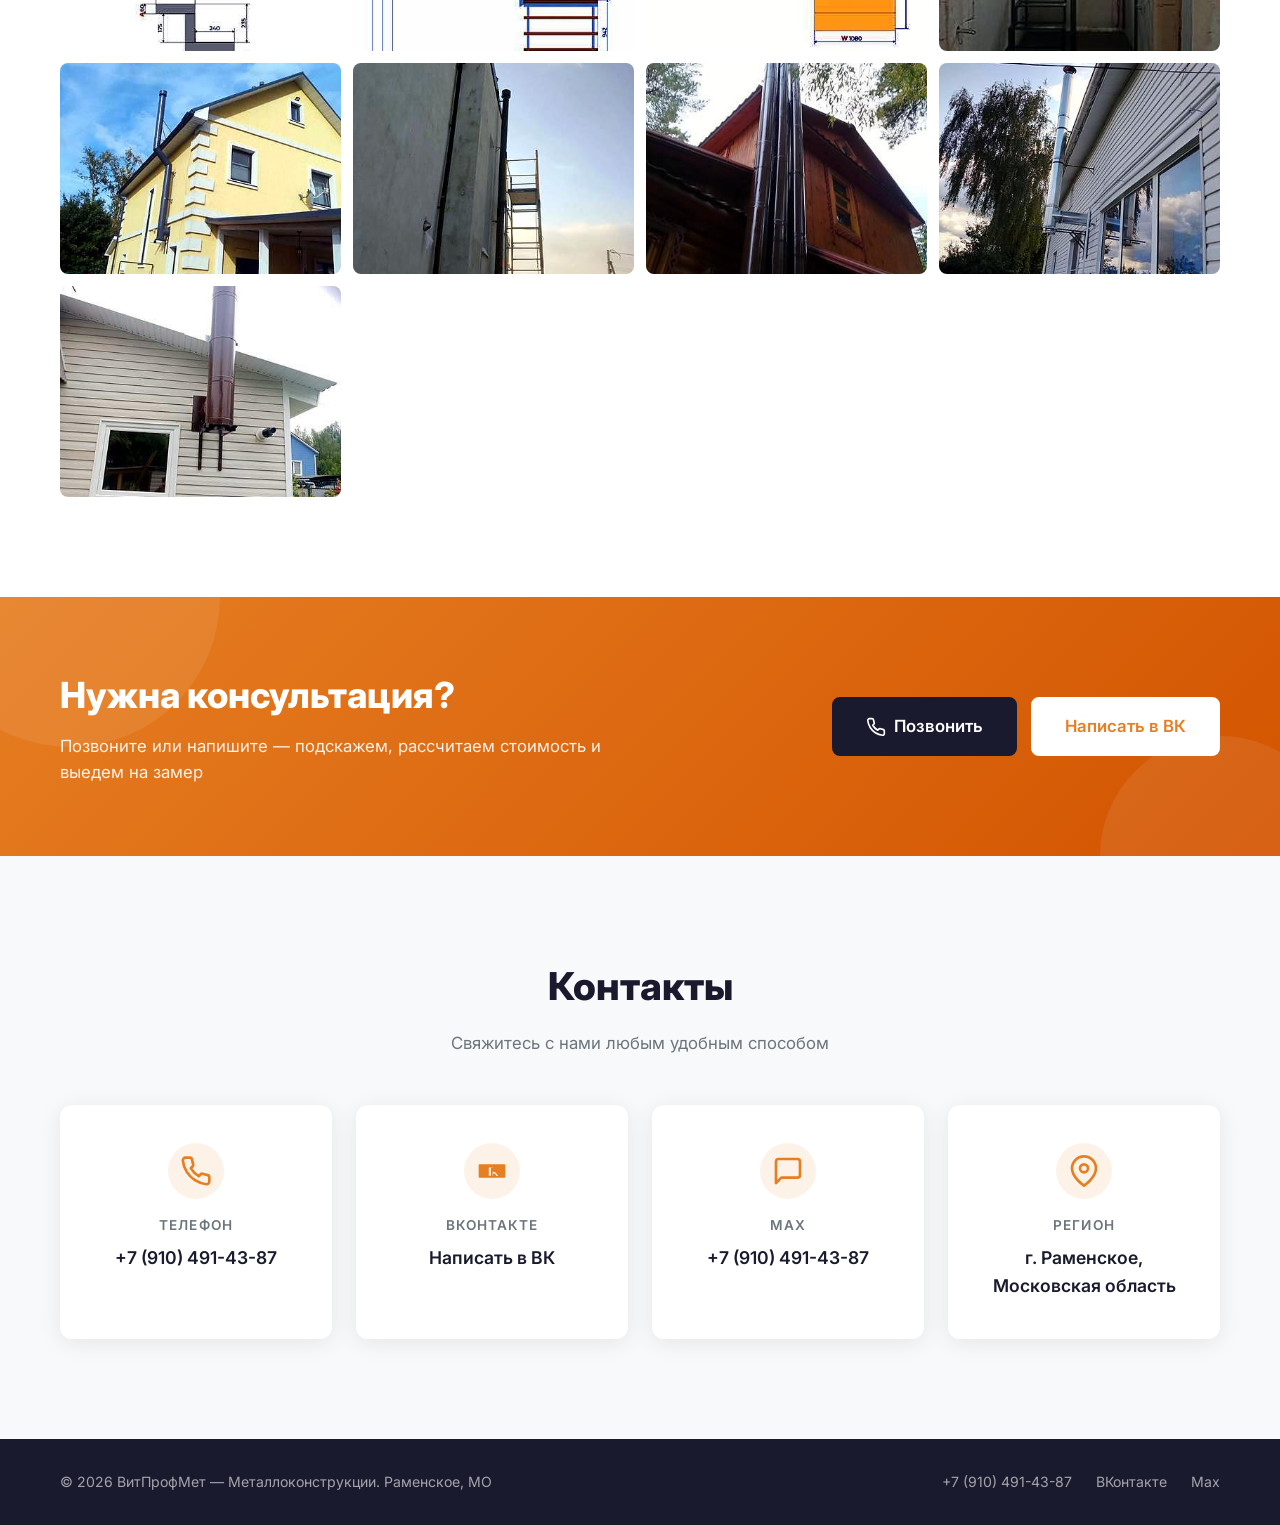
==== commit 1c9724e7: "feat: раздел 'Прочие работы', цветокоррекция всех фото (автоконтраст, насыщенность, резкость)" ====
--- a/index.html
+++ b/index.html
@@ -81,7 +81,7 @@
             </div>
             <div class="hero__stats">
                 <div class="hero-stat">
-                    <div class="hero-stat__num" data-count="27">0</div>
+                    <div class="hero-stat__num" data-count="29">0</div>
                     <div class="hero-stat__label">проектов</div>
                 </div>
                 <div class="hero-stat">
@@ -231,14 +231,15 @@
     <section class="portfolio" id="portfolio">
         <div class="container">
             <h2 class="section__title reveal">Наши работы</h2>
-            <p class="section__subtitle reveal">Более 25 реализованных проектов в Раменском и Московской области</p></p>
+            <p class="section__subtitle reveal">Более 29 реализованных проектов в Раменском и Московской области</p></p>
 
             <div class="portfolio__filters">
-                <button class="filter-btn active" data-filter="all">Все <span class="filter-count">27</span></button>
+                <button class="filter-btn active" data-filter="all">Все <span class="filter-count">29</span></button>
                 <button class="filter-btn" data-filter="fences">Заборы <span class="filter-count">6</span></button>
                 <button class="filter-btn" data-filter="canopies">Навесы <span class="filter-count">10</span></button>
                 <button class="filter-btn" data-filter="stairs">Лестницы <span class="filter-count">6</span></button>
                 <button class="filter-btn" data-filter="ventilation">Вентиляция <span class="filter-count">5</span></button>
+                <button class="filter-btn" data-filter="other">Прочие работы <span class="filter-count">2</span></button>
             </div>
 
             <div class="gallery" id="gallery">
@@ -258,6 +259,8 @@
             <div class="gallery-item" data-category="fences"><img src="img/thumb/fences-04.jpg" data-full="img/full/fences-04.jpg" alt="Заборы и ворота" loading="lazy"></div>
             <div class="gallery-item" data-category="fences"><img src="img/thumb/fences-05.jpg" data-full="img/full/fences-05.jpg" alt="Заборы и ворота" loading="lazy"></div>
             <div class="gallery-item" data-category="fences"><img src="img/thumb/fences-06.jpg" data-full="img/full/fences-06.jpg" alt="Заборы и ворота" loading="lazy"></div>
+            <div class="gallery-item" data-category="other"><img src="img/thumb/other-01.jpg" data-full="img/full/other-01.jpg" alt="Прочие работы" loading="lazy"></div>
+            <div class="gallery-item" data-category="other"><img src="img/thumb/other-02.jpg" data-full="img/full/other-02.jpg" alt="Прочие работы" loading="lazy"></div>
             <div class="gallery-item" data-category="stairs"><img src="img/thumb/stairs-01.jpg" data-full="img/full/stairs-01.jpg" alt="Лестницы и перила" loading="lazy"></div>
             <div class="gallery-item" data-category="stairs"><img src="img/thumb/stairs-02.jpg" data-full="img/full/stairs-02.jpg" alt="Лестницы и перила" loading="lazy"></div>
             <div class="gallery-item" data-category="stairs"><img src="img/thumb/stairs-03.jpg" data-full="img/full/stairs-03.jpg" alt="Лестницы и перила" loading="lazy"></div>
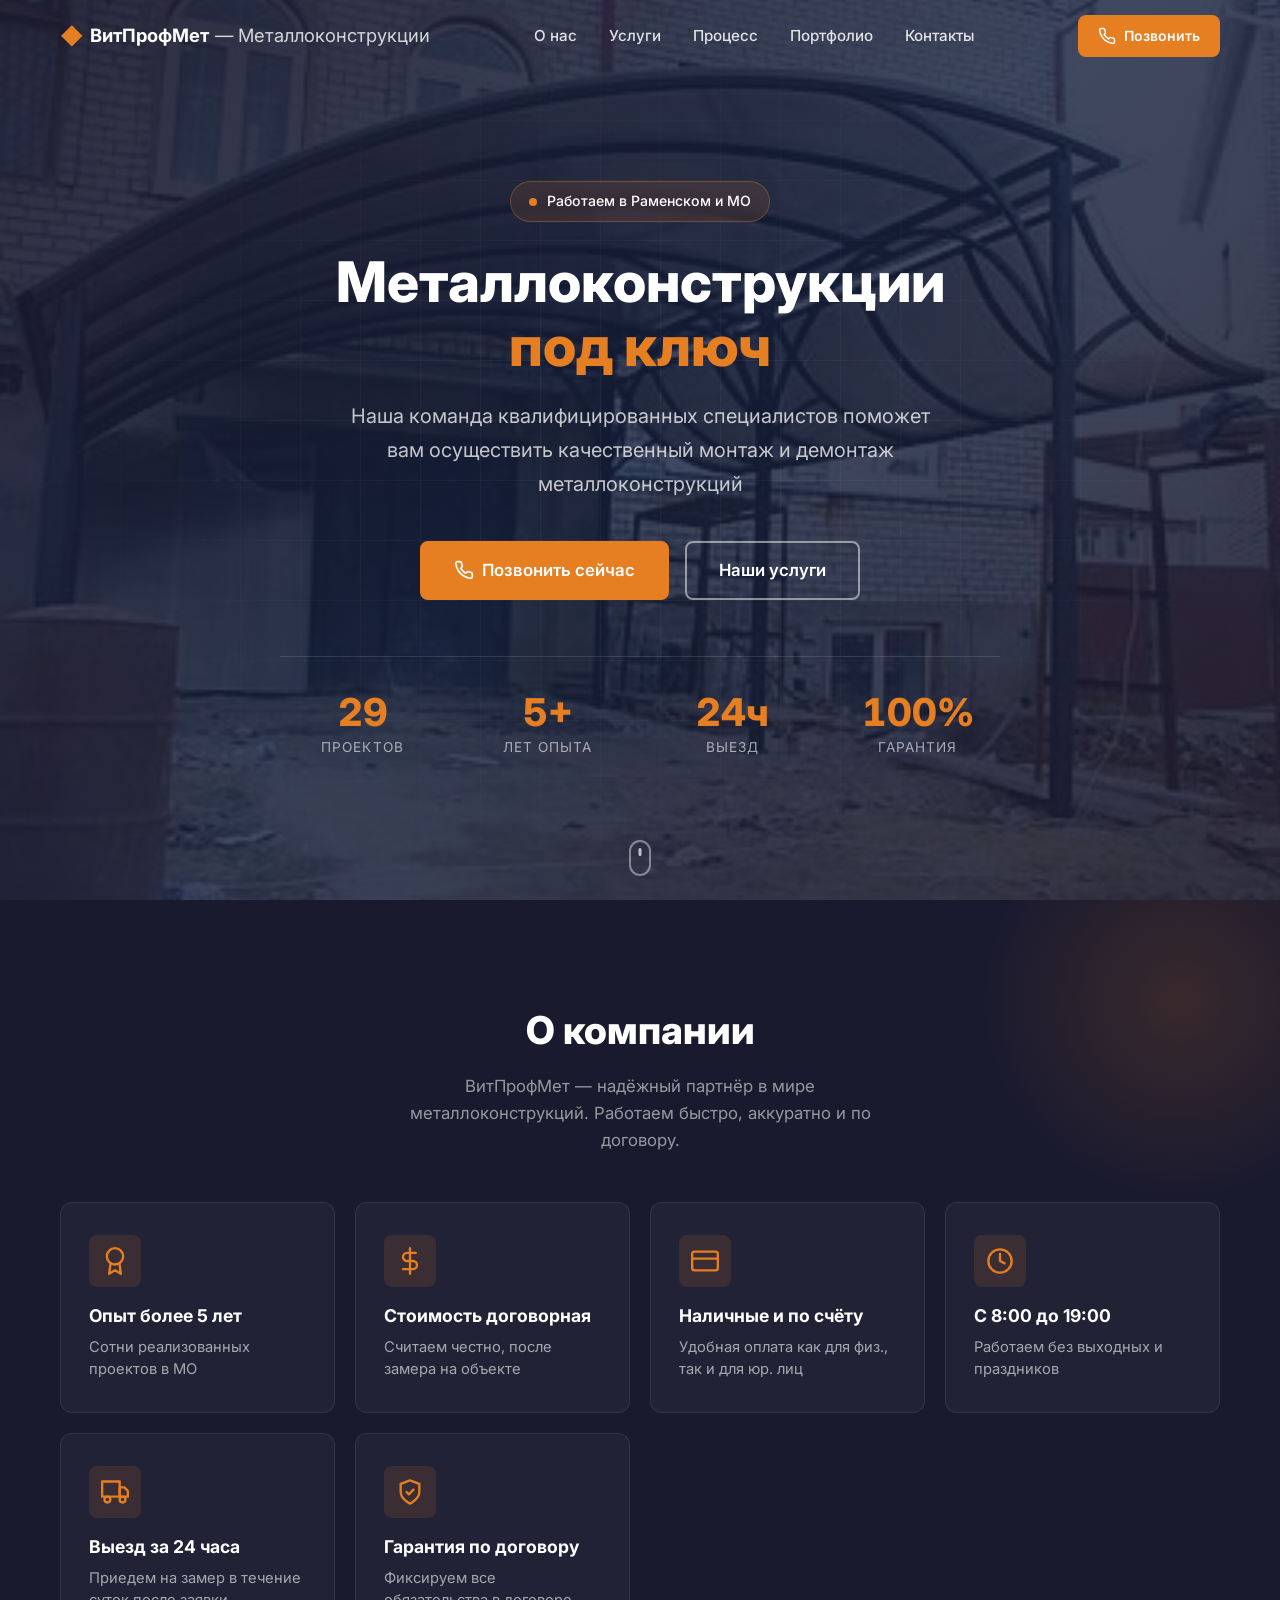
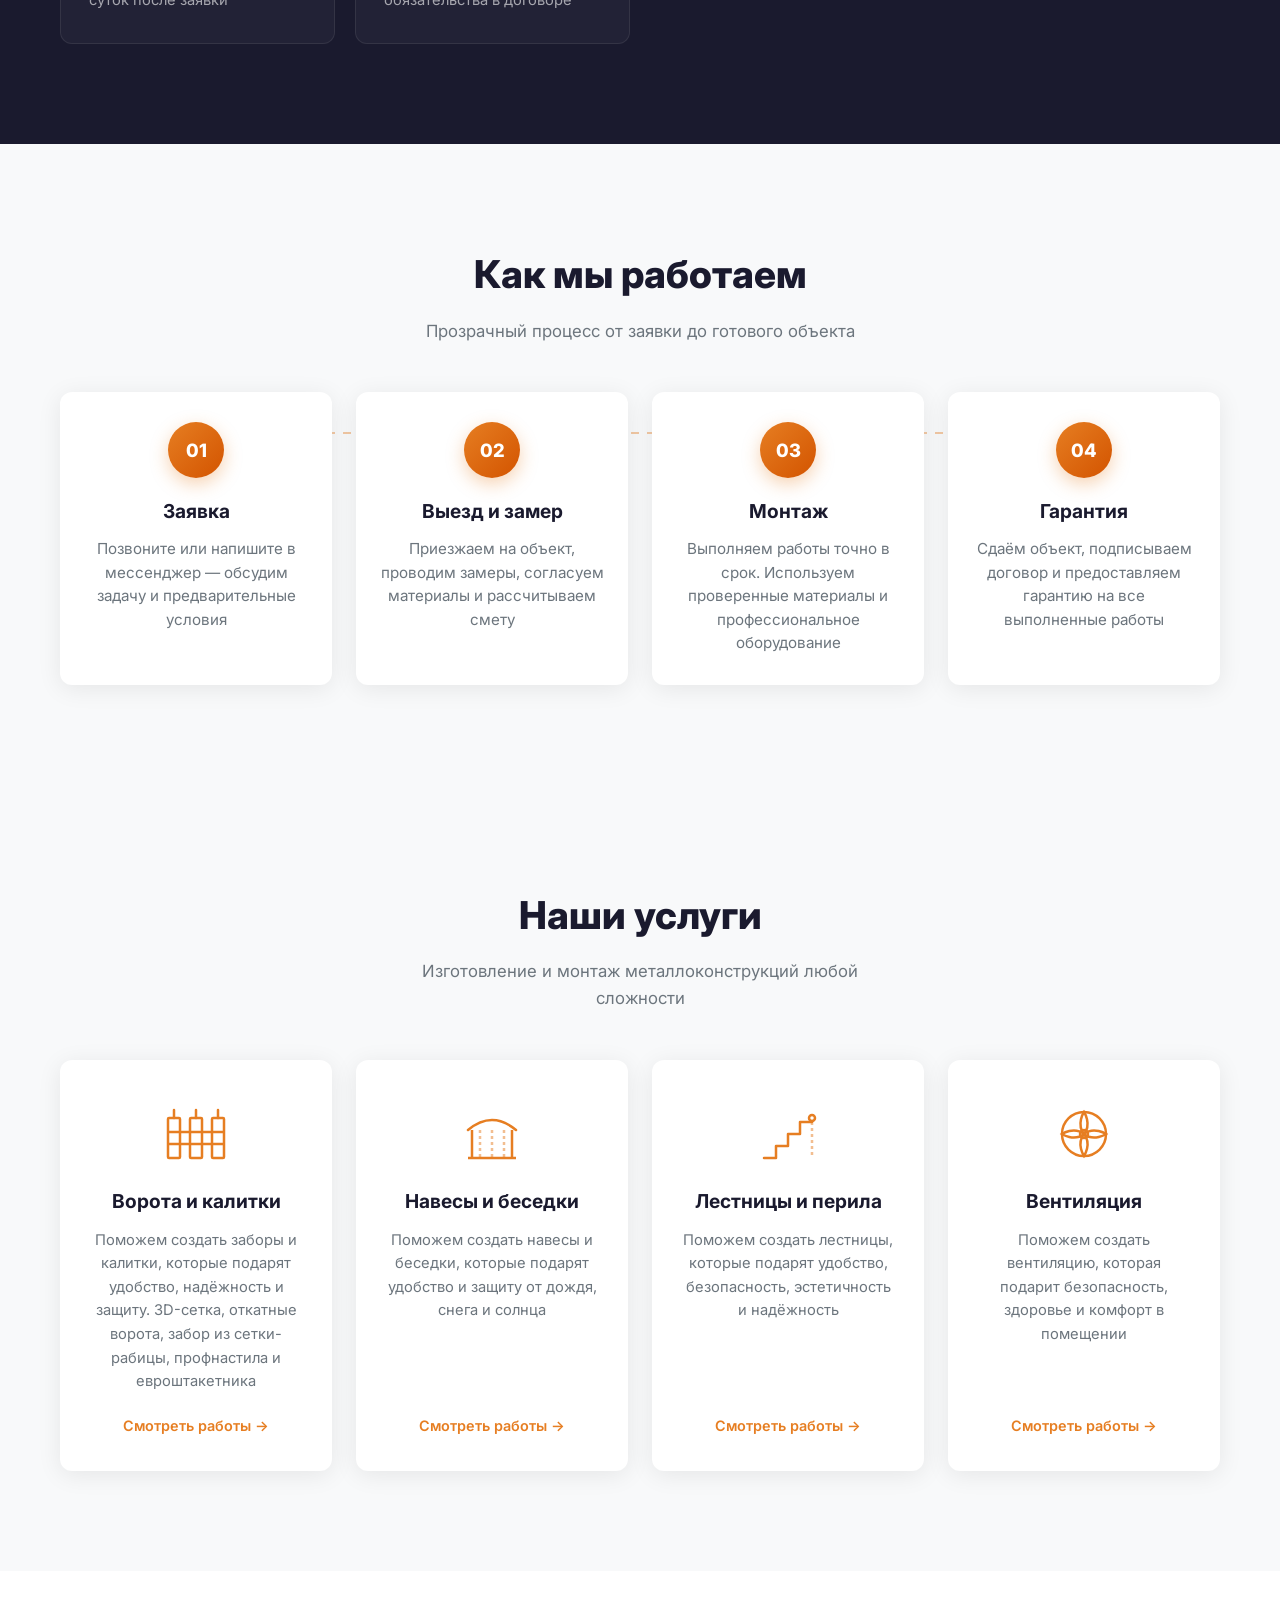
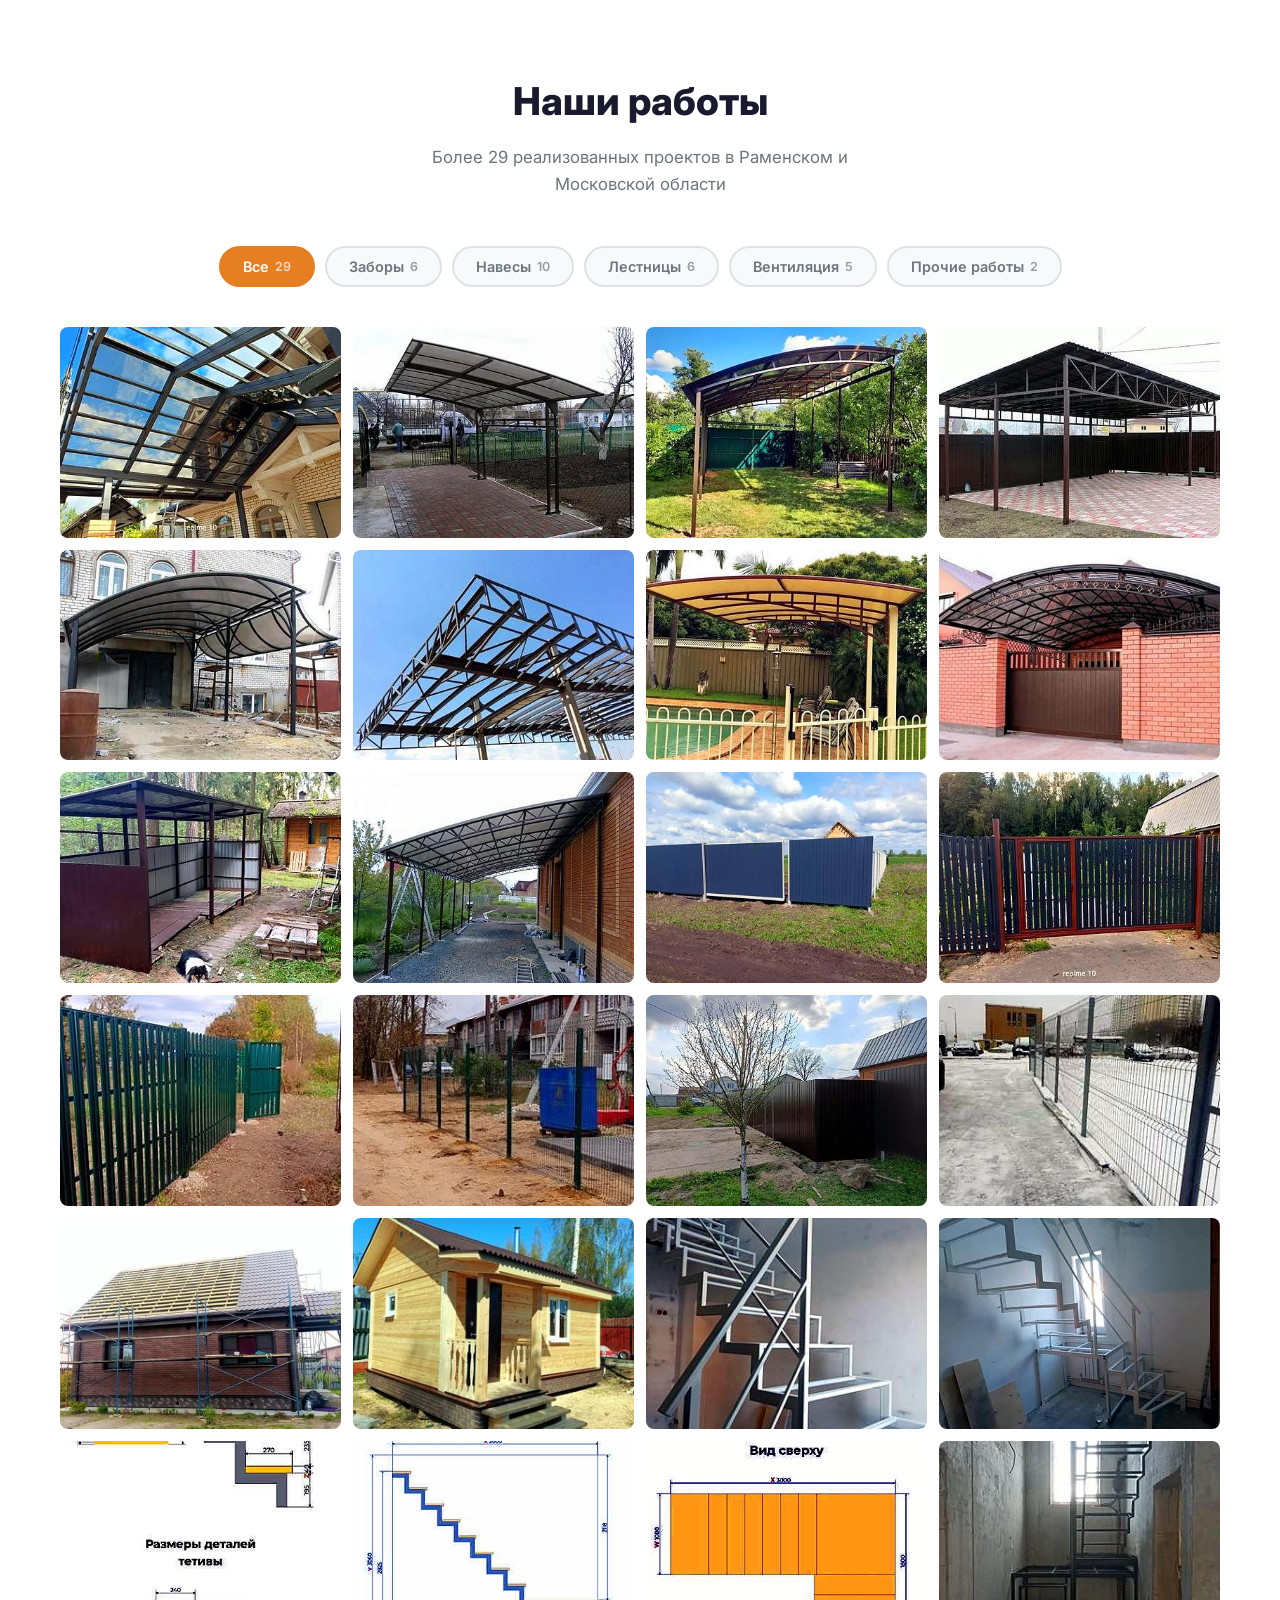
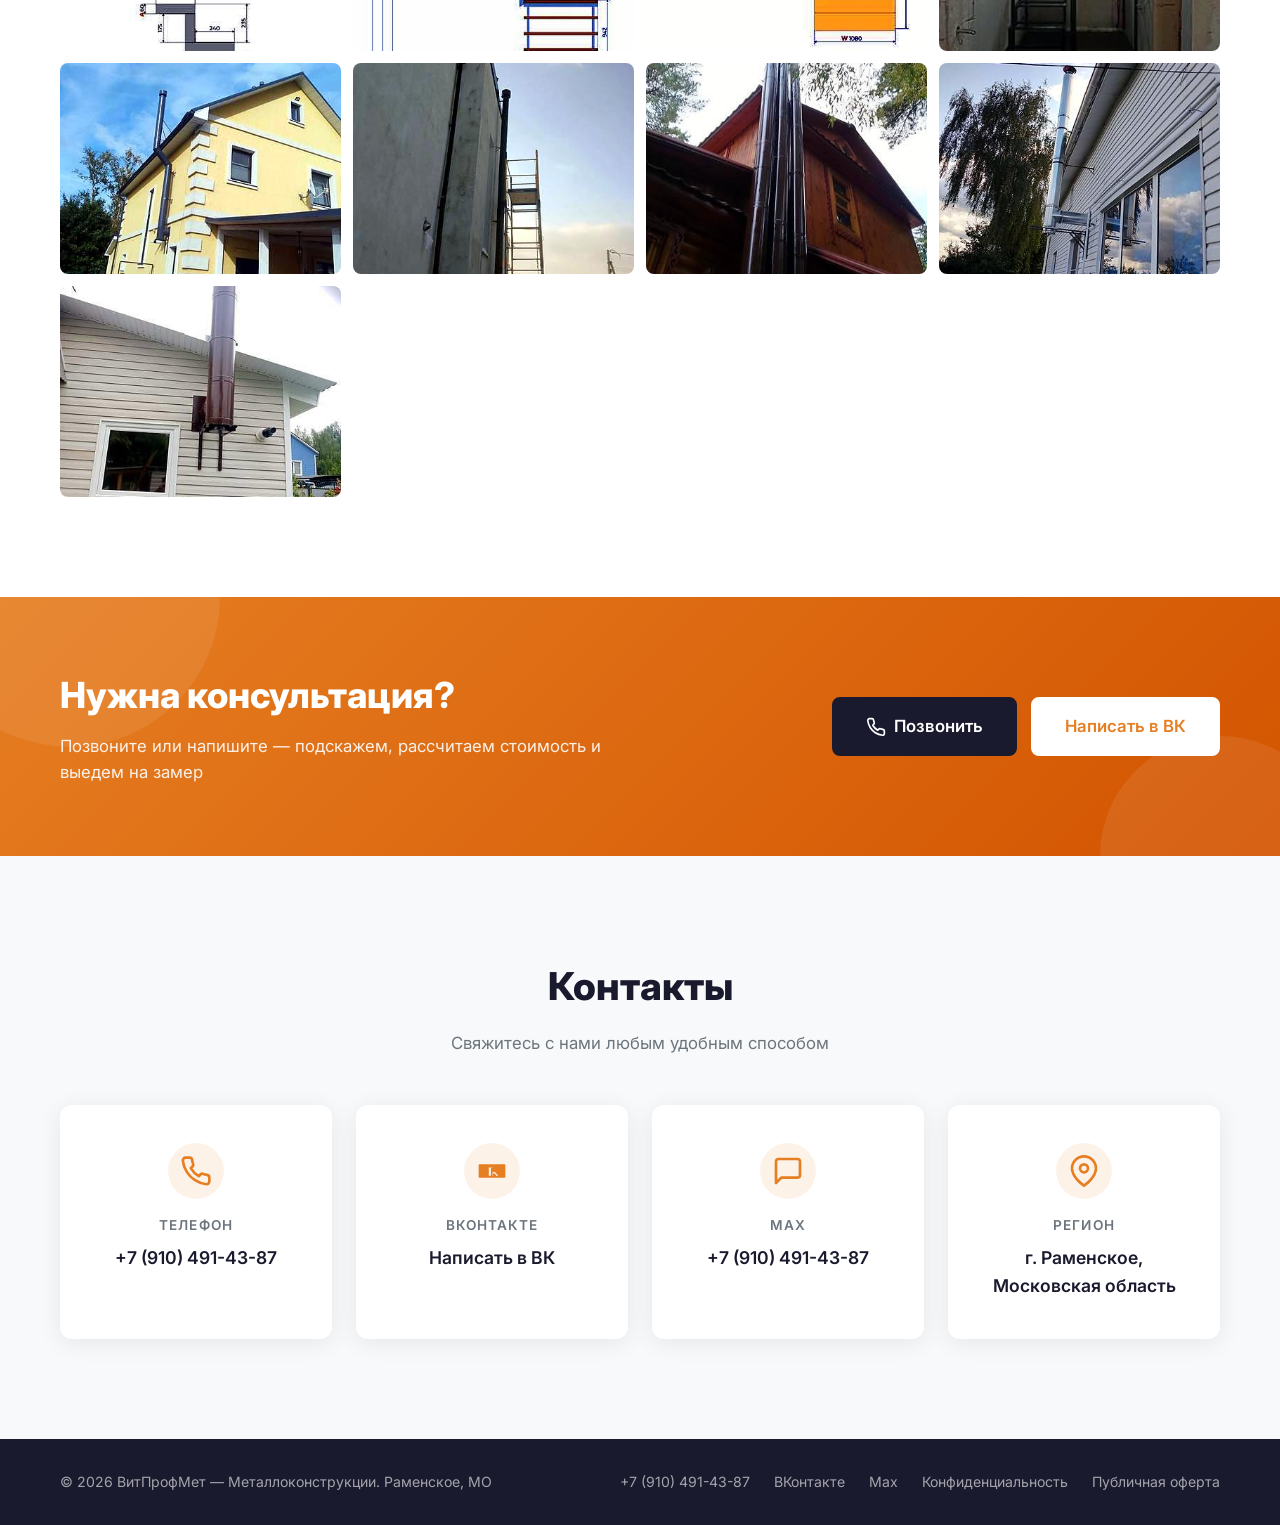
==== commit 7f03162c: "feat: политика конфиденциальности и публичная оферта (152-ФЗ, ст.437 ГК РФ)" ====
--- a/index.html
+++ b/index.html
@@ -338,7 +338,9 @@
             <div class="footer__links">
                 <a href="tel:+79104914387">+7 (910) 491-43-87</a>
                 <a href="https://vk.com/id838110294" target="_blank" rel="noopener">ВКонтакте</a>
-                <a href="tel:+79104914387" target="_blank" rel="noopener">Max</a>
+                <a href="tel:+79104914387">Max</a>
+                <a href="privacy.html">Конфиденциальность</a>
+                <a href="offer.html">Публичная оферта</a>
             </div>
         </div>
     </footer>
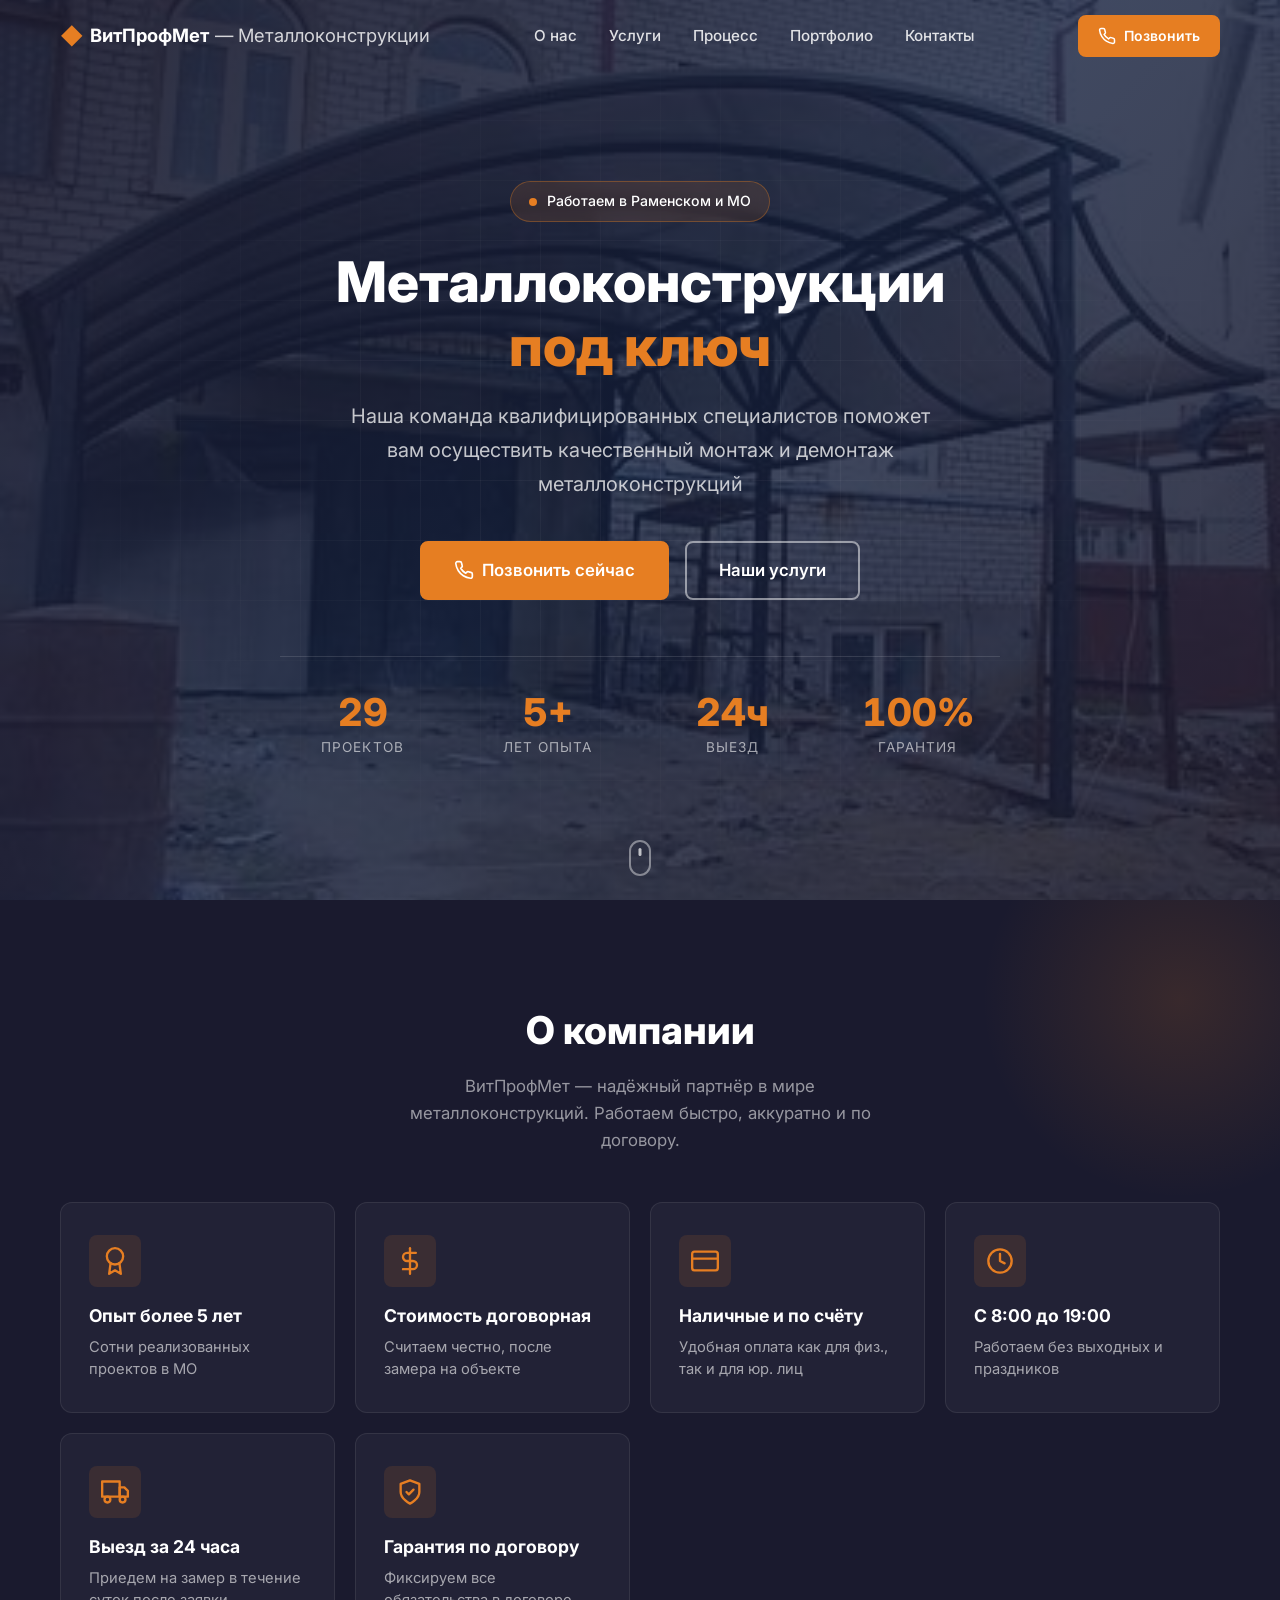
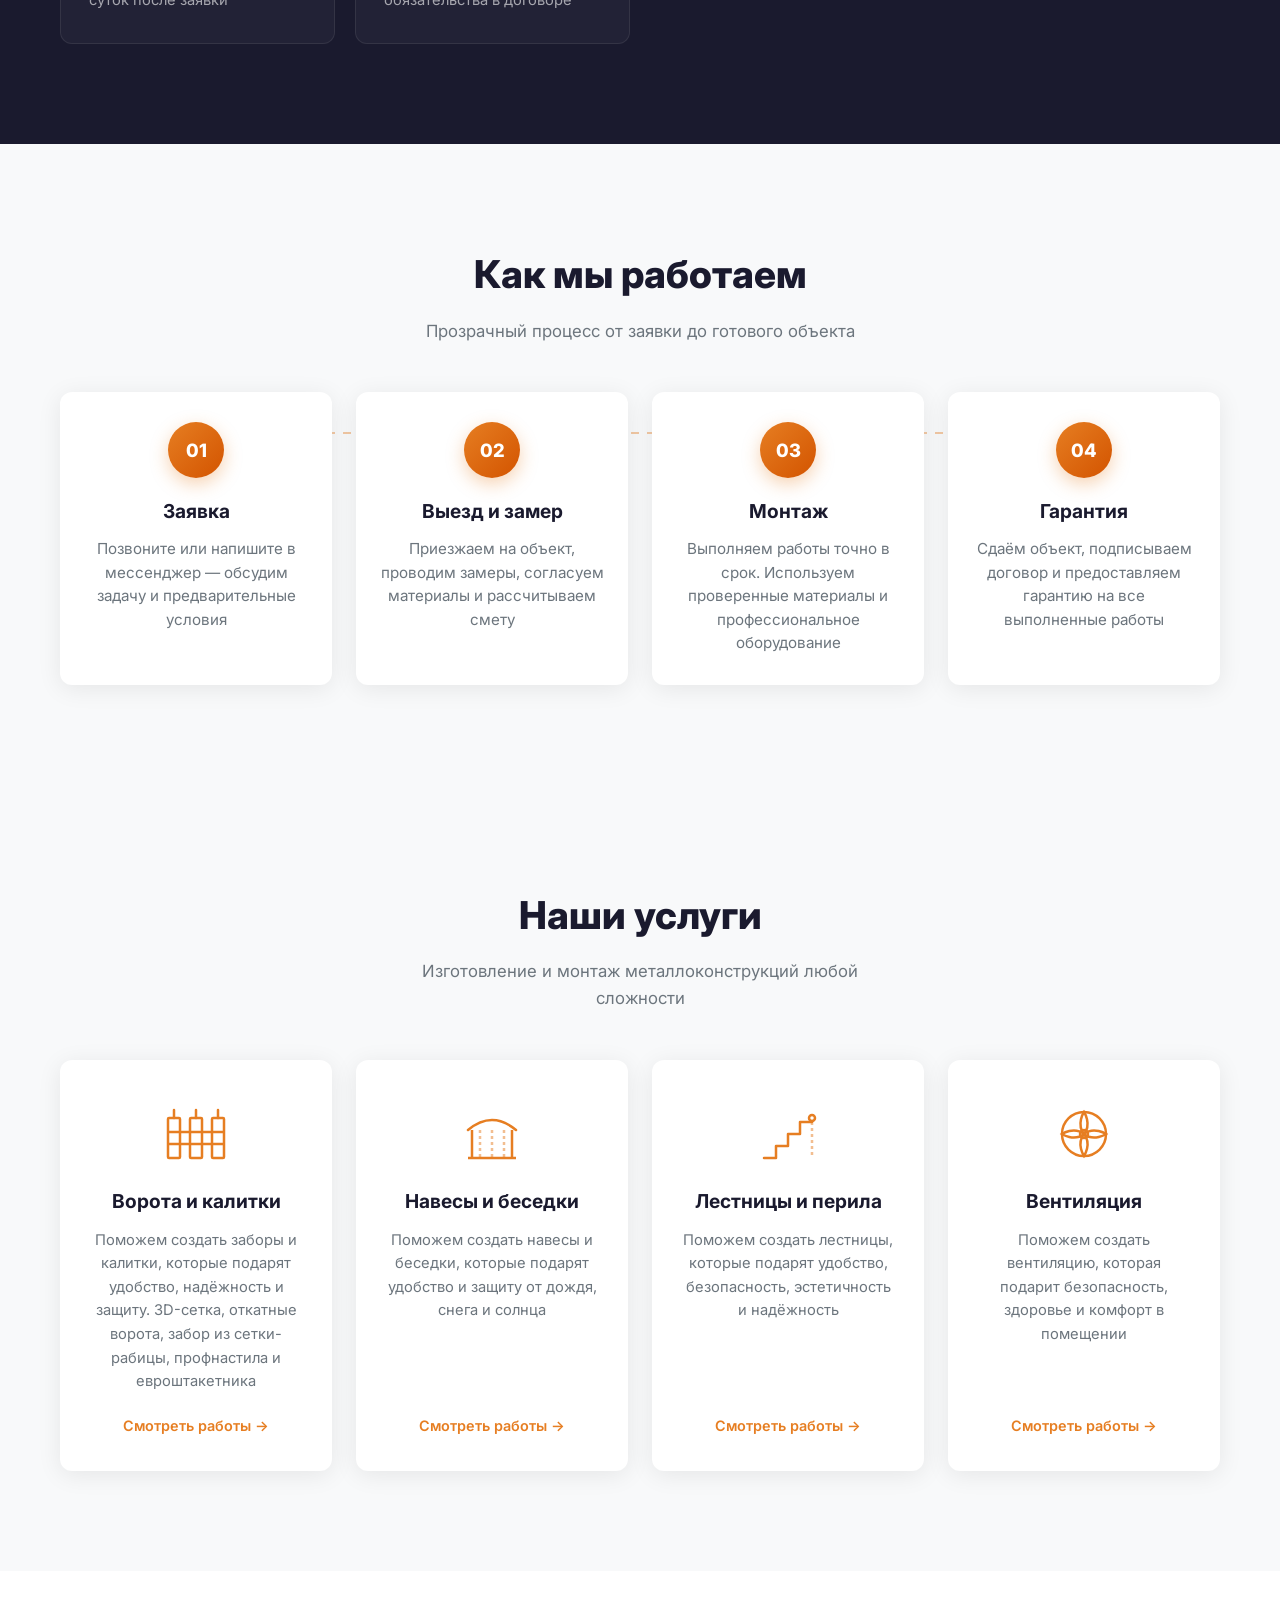
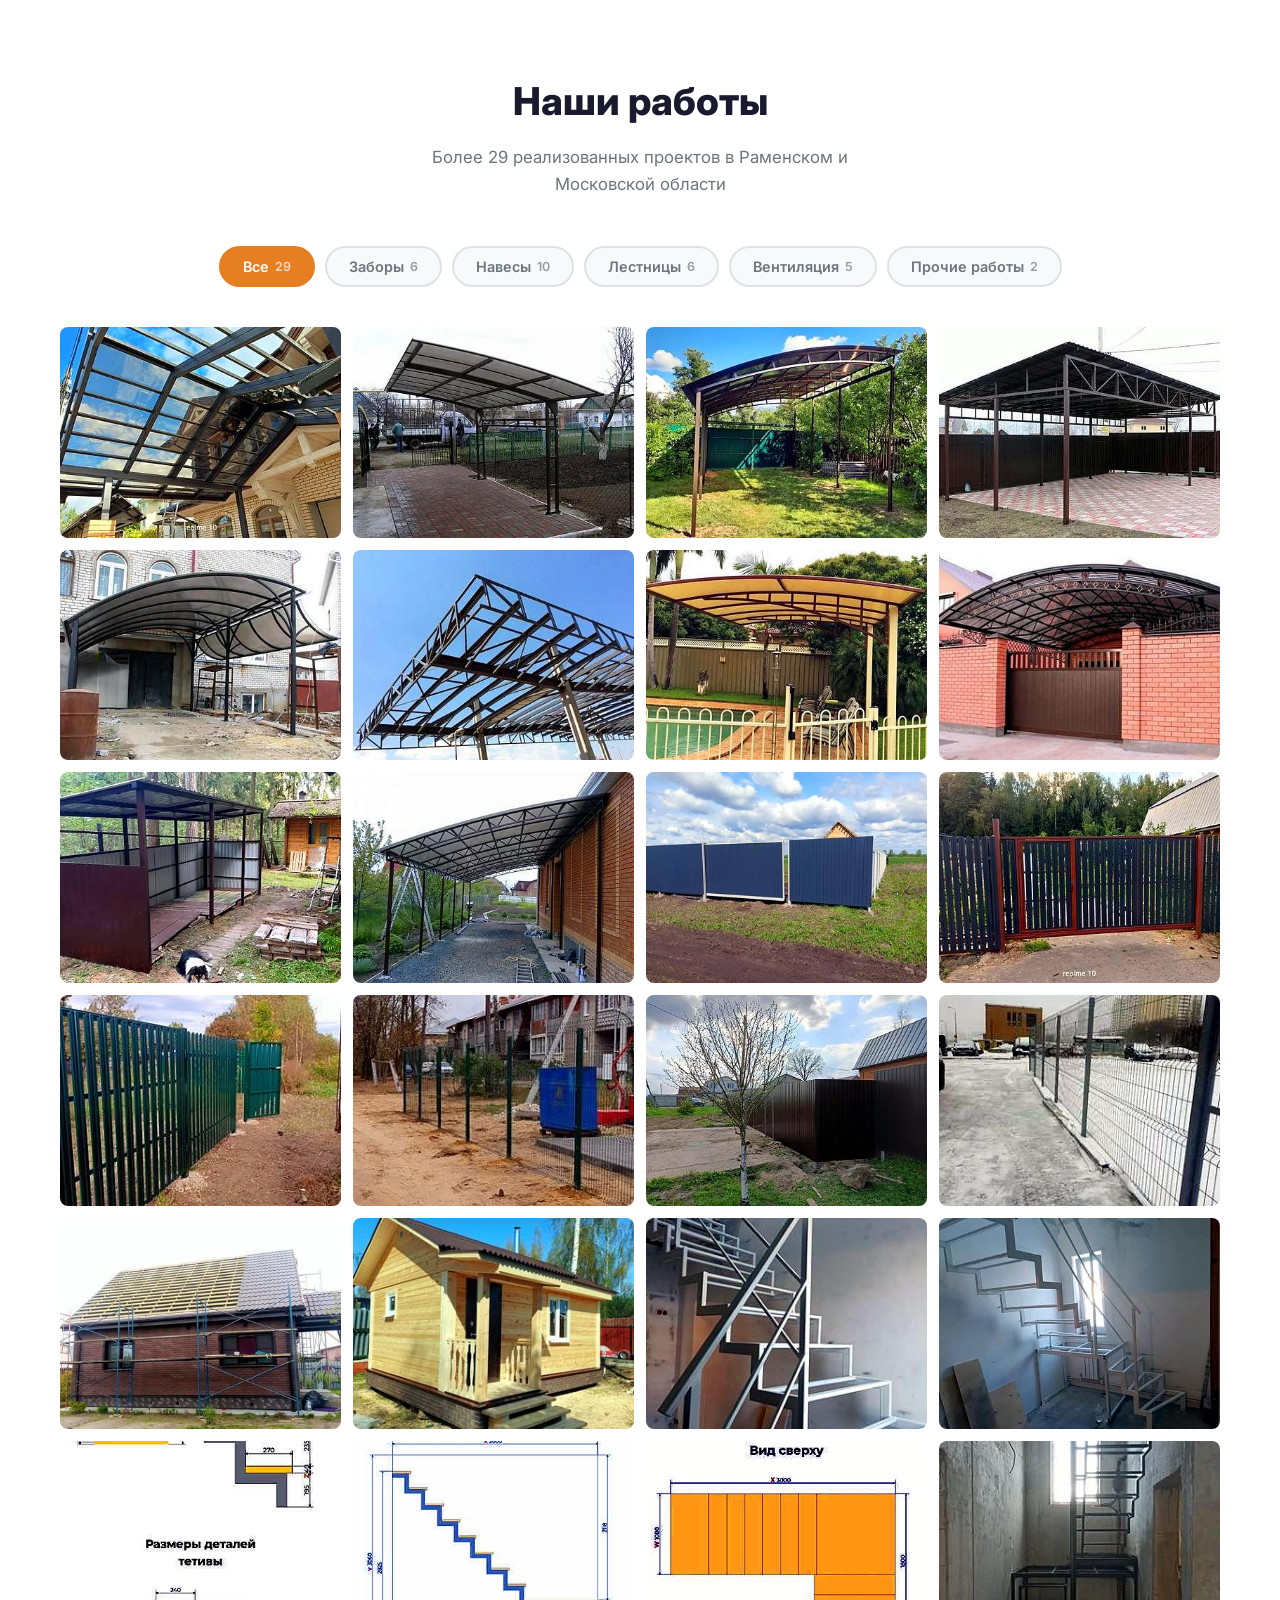
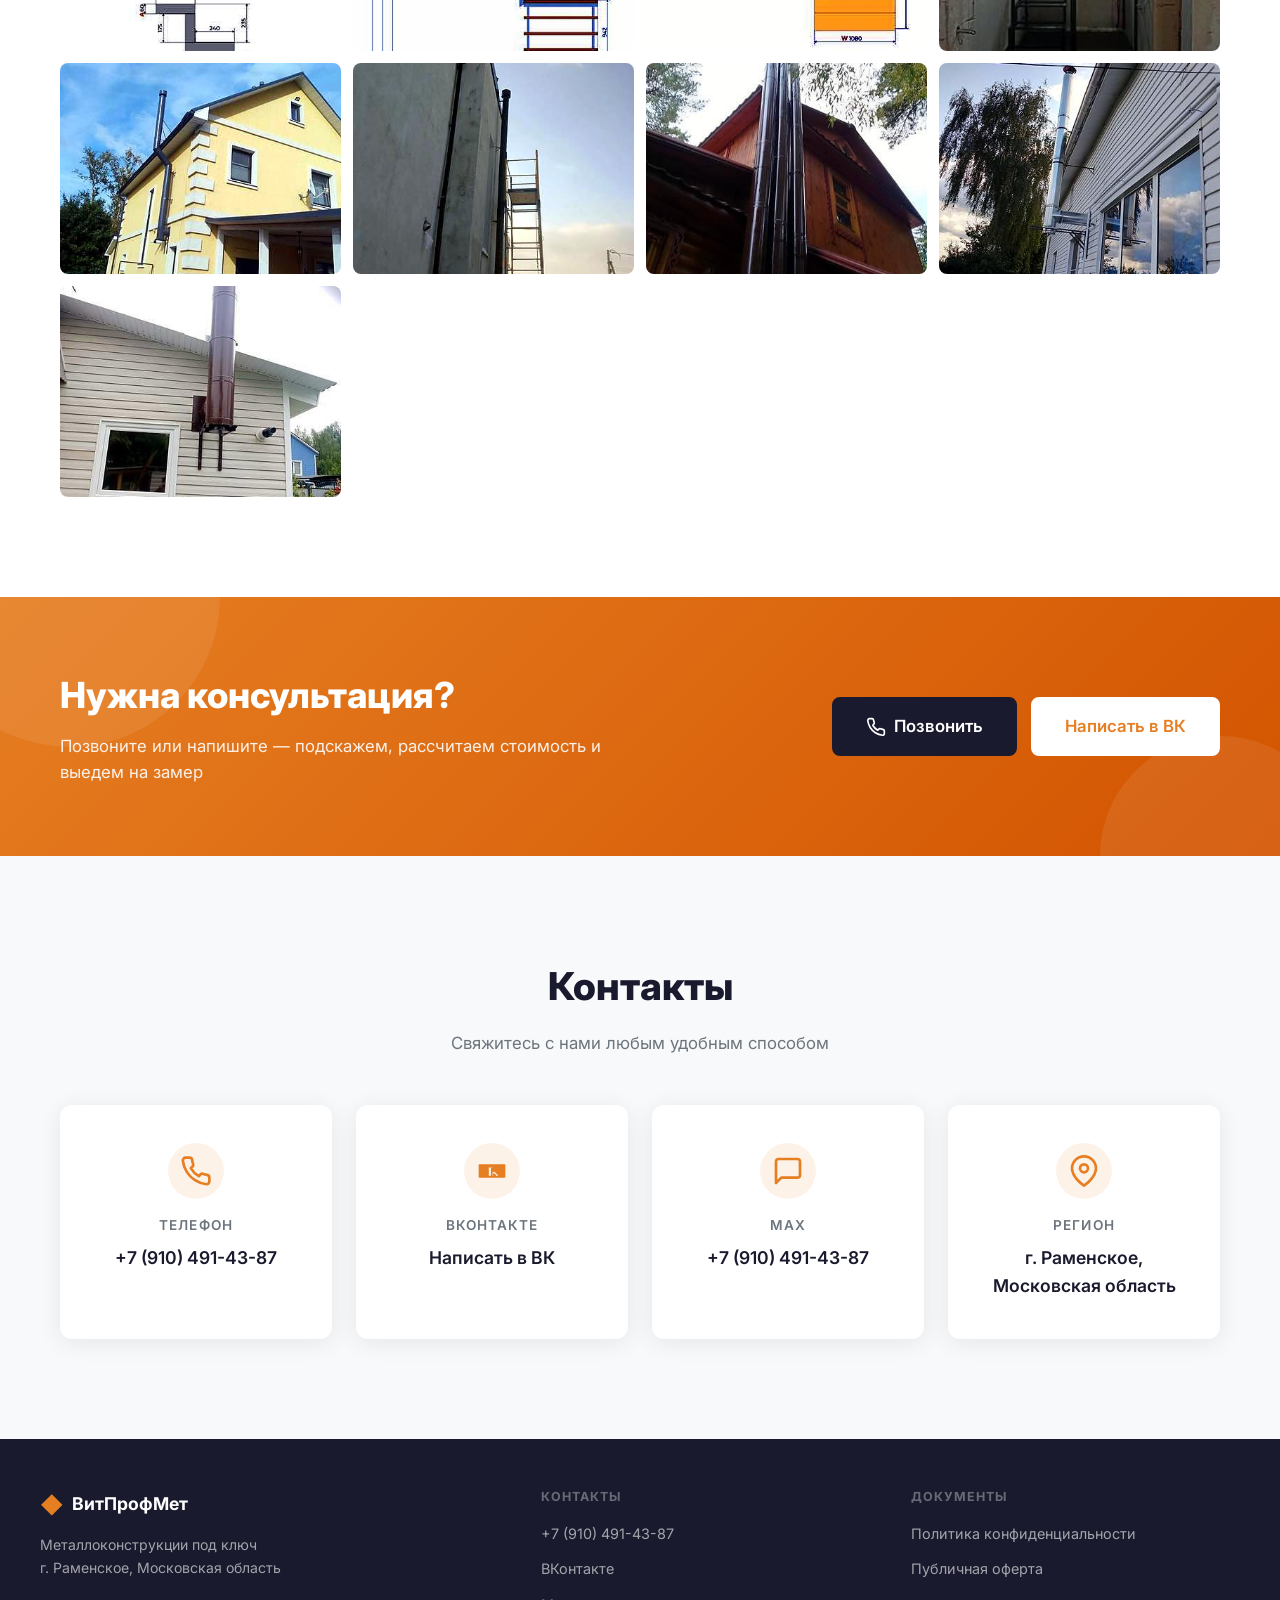
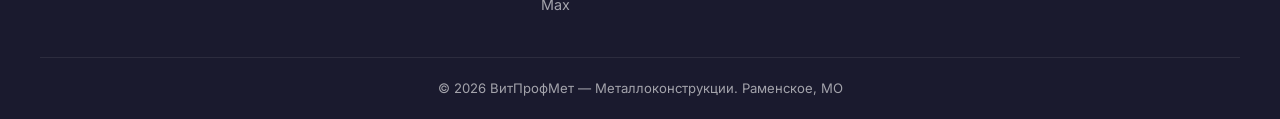
==== commit ff5f4b35: "feat: расширенный футер с реквизитами и юридическими ссылками" ====
--- a/index.html
+++ b/index.html
@@ -333,14 +333,33 @@
 
     <!-- ===== FOOTER ===== -->
     <footer class="footer">
-        <div class="container footer__inner">
-            <p class="footer__copy">&copy; 2026 ВитПрофМет — Металлоконструкции. Раменское, МО</p>
-            <div class="footer__links">
-                <a href="tel:+79104914387">+7 (910) 491-43-87</a>
-                <a href="https://vk.com/id838110294" target="_blank" rel="noopener">ВКонтакте</a>
-                <a href="tel:+79104914387">Max</a>
-                <a href="privacy.html">Конфиденциальность</a>
-                <a href="offer.html">Публичная оферта</a>
+        <div class="container footer__top">
+            <div class="footer__col footer__col--brand">
+                <span class="footer__logo">
+                    <span class="logo__icon">&#9670;</span>
+                    ВитПрофМет
+                </span>
+                <p>Металлоконструкции под ключ<br>г. Раменское, Московская область</p>
+            </div>
+            <div class="footer__col">
+                <p class="footer__col-title">Контакты</p>
+                <ul class="footer__contacts">
+                    <li><a href="tel:+79104914387">+7 (910) 491-43-87</a></li>
+                    <li><a href="https://vk.com/id838110294" target="_blank" rel="noopener">ВКонтакте</a></li>
+                    <li><a href="tel:+79104914387">Max</a></li>
+                </ul>
+            </div>
+            <div class="footer__col">
+                <p class="footer__col-title">Документы</p>
+                <ul class="footer__contacts">
+                    <li><a href="privacy.html">Политика конфиденциальности</a></li>
+                    <li><a href="offer.html">Публичная оферта</a></li>
+                </ul>
+            </div>
+        </div>
+        <div class="footer__bottom">
+            <div class="container">
+                <p class="footer__copy">&copy; 2026 ВитПрофМет — Металлоконструкции. Раменское, МО</p>
             </div>
         </div>
     </footer>
--- a/css/style.css
+++ b/css/style.css
@@ -940,33 +940,70 @@
 .footer {
     background: var(--clr-dark);
     color: rgba(255, 255, 255, 0.6);
-    padding: 32px 0;
-}
-
-.footer__inner {
-    display: flex;
-    align-items: center;
-    justify-content: space-between;
-    flex-wrap: wrap;
-    gap: 16px;
+}
+
+.footer__top {
+    display: grid;
+    grid-template-columns: 1.4fr 1fr 1fr;
+    gap: 40px;
+    padding: 48px 0 40px;
+    border-bottom: 1px solid rgba(255,255,255,0.08);
+}
+
+.footer__col--brand p {
+    font-size: 0.88rem;
+    line-height: 1.6;
+    margin-top: 12px;
+}
+
+.footer__logo {
+    font-size: 1.1rem;
+    font-weight: 700;
+    color: #fff;
+    display: flex;
+    align-items: center;
+    gap: 8px;
+}
+
+.footer__logo .logo__icon {
+    color: var(--clr-accent);
+}
+
+.footer__col-title {
+    font-size: 0.78rem;
+    font-weight: 700;
+    text-transform: uppercase;
+    letter-spacing: 0.08em;
+    color: rgba(255,255,255,0.35);
+    margin-bottom: 14px;
+}
+
+.footer__contacts {
+    list-style: none;
+    padding: 0;
+    margin: 0;
+    display: flex;
+    flex-direction: column;
+    gap: 10px;
+}
+
+.footer__contacts a {
+    font-size: 0.9rem;
+    color: rgba(255,255,255,0.6);
+    transition: color var(--transition);
+}
+
+.footer__contacts a:hover {
+    color: var(--clr-accent);
+}
+
+.footer__bottom {
+    padding: 20px 0;
 }
 
 .footer__copy {
-    font-size: 0.88rem;
-}
-
-.footer__links {
-    display: flex;
-    gap: 24px;
-}
-
-.footer__links a {
-    font-size: 0.88rem;
-    transition: color var(--transition);
-}
-
-.footer__links a:hover {
-    color: var(--clr-accent);
+    font-size: 0.82rem;
+    text-align: center;
 }
 
 /* ===== LIGHTBOX ===== */
@@ -1197,9 +1234,10 @@
         margin-bottom: 32px;
     }
 
-    .footer__inner {
-        flex-direction: column;
-        text-align: center;
+    .footer__top {
+        grid-template-columns: 1fr;
+        gap: 28px;
+        padding: 36px 0 28px;
     }
 
     .lightbox__prev {
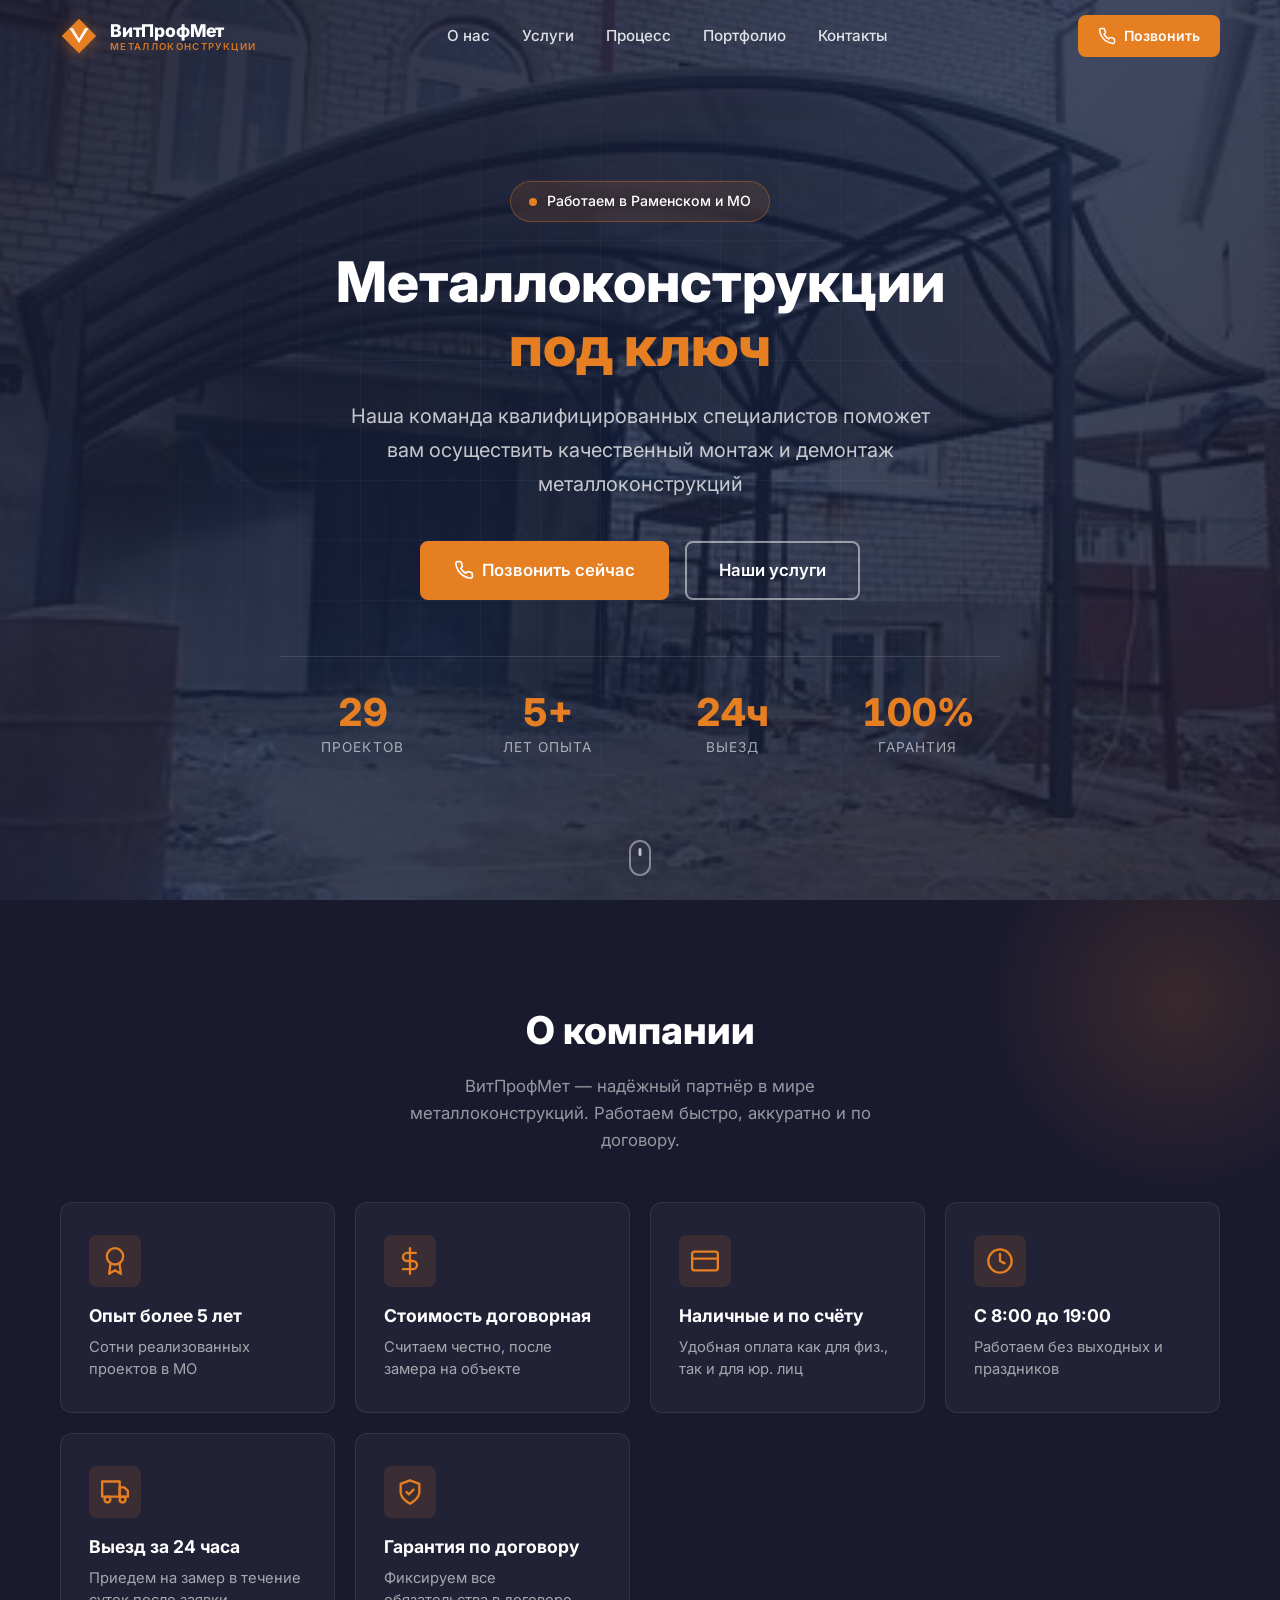
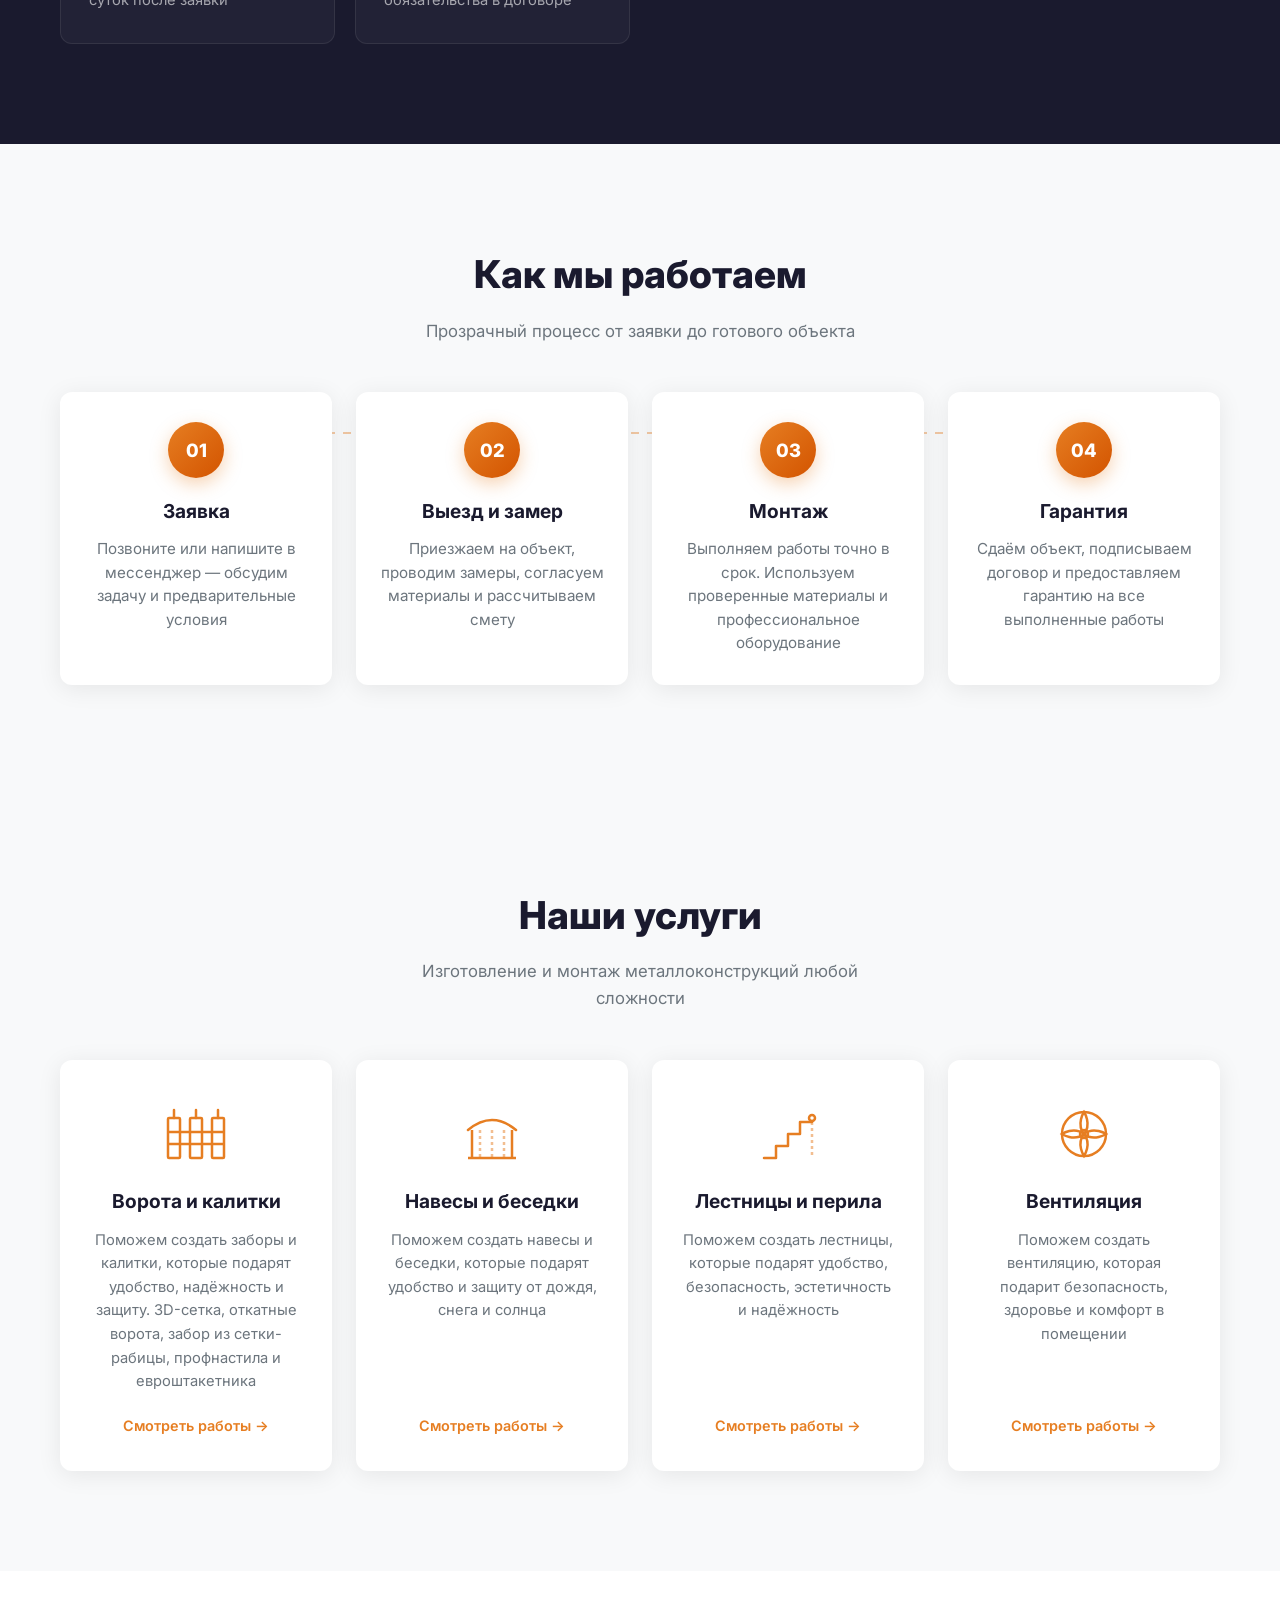
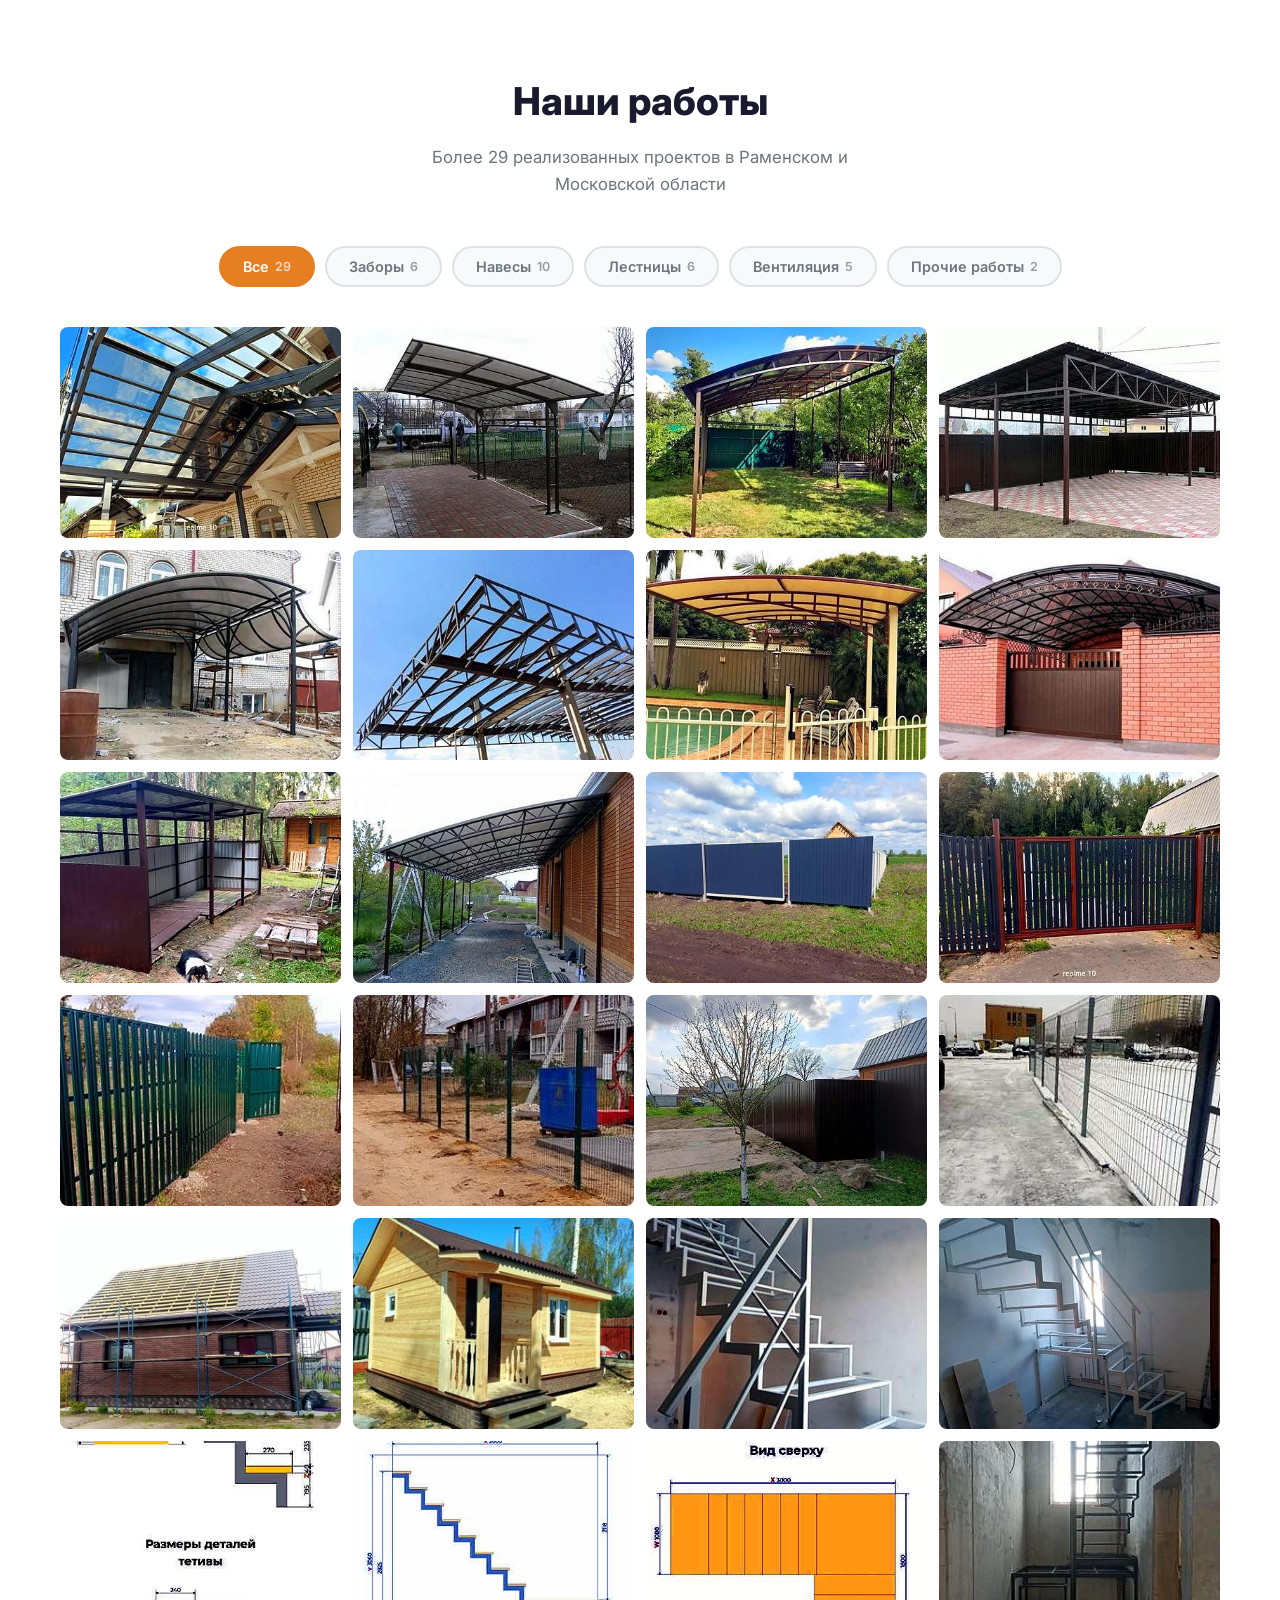
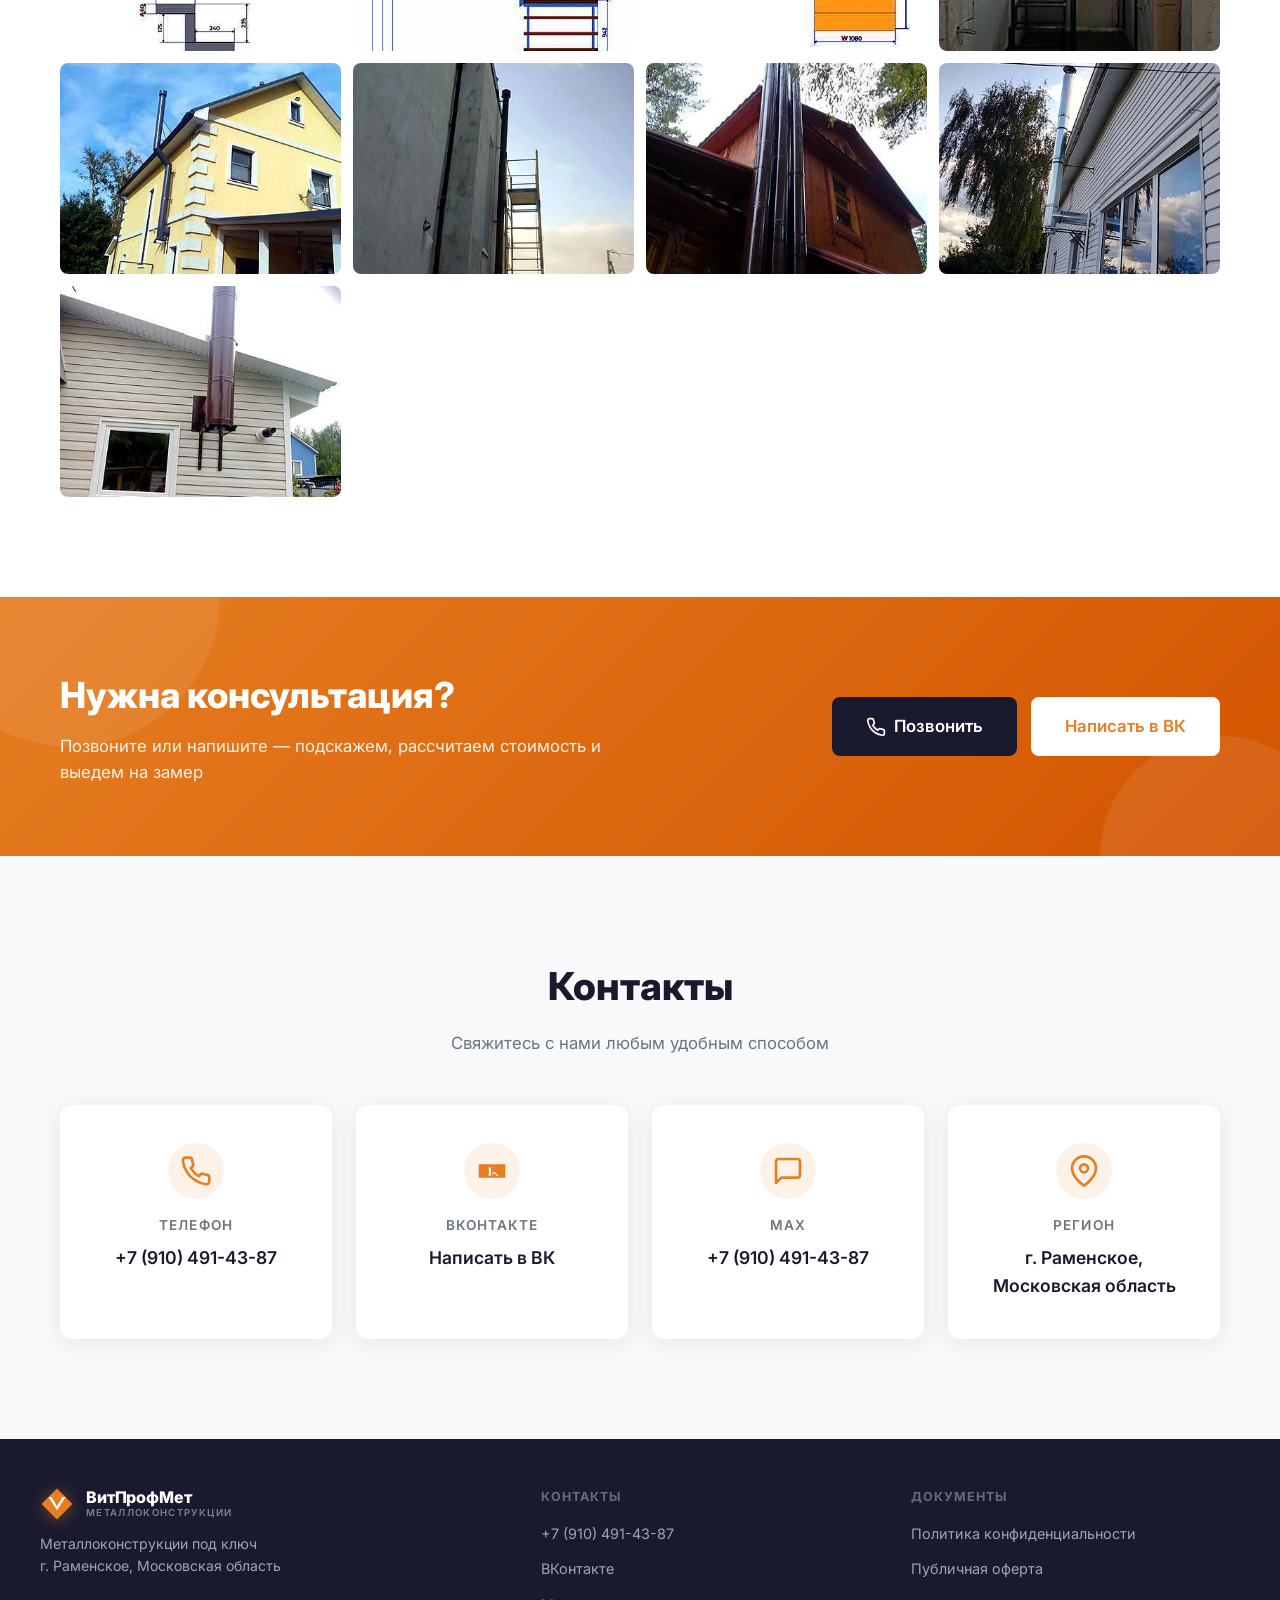
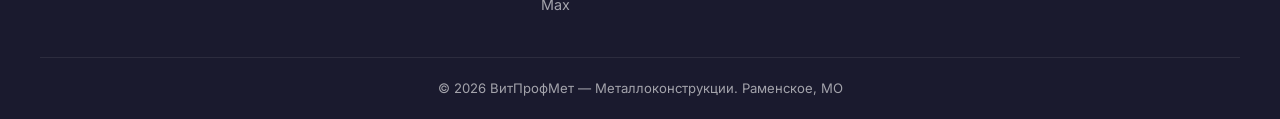
==== commit 106fe666: "feat: новый логотип — SVG-ромб с монограммой + двустрочный текст" ====
--- a/index.html
+++ b/index.html
@@ -41,8 +41,14 @@
     <header class="header" id="header">
         <div class="container header__inner">
             <a href="#" class="header__logo">
-                <span class="logo__icon">&#9670;</span>
-                ВитПрофМет<span class="logo__accent"> — Металлоконструкции</span>
+                <svg class="logo__mark" width="38" height="38" viewBox="0 0 44 44" fill="none" xmlns="http://www.w3.org/2000/svg" aria-hidden="true">
+                    <path d="M22 2L42 22L22 42L2 22Z" fill="#e67e22"/>
+                    <path d="M11 13L22 30L33 13L29 13L22 25L15 13Z" fill="white"/>
+                </svg>
+                <span class="logo__text">
+                    <span class="logo__name">ВитПрофМет</span>
+                    <span class="logo__sub">Металлоконструкции</span>
+                </span>
             </a>
             <nav class="header__nav" id="nav">
                 <a href="#about" class="nav__link">О нас</a>
@@ -336,8 +342,14 @@
         <div class="container footer__top">
             <div class="footer__col footer__col--brand">
                 <span class="footer__logo">
-                    <span class="logo__icon">&#9670;</span>
-                    ВитПрофМет
+                    <svg class="logo__mark" width="34" height="34" viewBox="0 0 44 44" fill="none" xmlns="http://www.w3.org/2000/svg" aria-hidden="true">
+                        <path d="M22 2L42 22L22 42L2 22Z" fill="#e67e22"/>
+                        <path d="M11 13L22 30L33 13L29 13L22 25L15 13Z" fill="white"/>
+                    </svg>
+                    <span class="logo__text">
+                        <span class="logo__name">ВитПрофМет</span>
+                        <span class="logo__sub">Металлоконструкции</span>
+                    </span>
                 </span>
                 <p>Металлоконструкции под ключ<br>г. Раменское, Московская область</p>
             </div>
--- a/css/style.css
+++ b/css/style.css
@@ -132,22 +132,44 @@
 }
 
 .header__logo {
-    font-size: 1.15rem;
-    font-weight: 700;
-    color: #fff;
-    display: flex;
-    align-items: center;
-    gap: 6px;
-}
-
-.logo__icon {
+    color: #fff;
+    display: flex;
+    align-items: center;
+    gap: 12px;
+    text-decoration: none;
+}
+
+.logo__mark {
+    flex-shrink: 0;
+    filter: drop-shadow(0 2px 8px rgba(230, 126, 34, 0.45));
+    transition: filter var(--transition), transform var(--transition);
+}
+
+.header__logo:hover .logo__mark {
+    filter: drop-shadow(0 3px 12px rgba(230, 126, 34, 0.7));
+    transform: rotate(6deg) scale(1.05);
+}
+
+.logo__text {
+    display: flex;
+    flex-direction: column;
+    line-height: 1.2;
+}
+
+.logo__name {
+    font-size: 1.1rem;
+    font-weight: 800;
+    color: #fff;
+    letter-spacing: -0.01em;
+}
+
+.logo__sub {
+    font-size: 0.6rem;
+    font-weight: 600;
     color: var(--clr-accent);
-    font-size: 1.4rem;
-}
-
-.logo__accent {
-    font-weight: 400;
-    opacity: 0.8;
+    text-transform: uppercase;
+    letter-spacing: 0.14em;
+    opacity: 0.9;
 }
 
 .header__nav {
@@ -957,16 +979,19 @@
 }
 
 .footer__logo {
-    font-size: 1.1rem;
-    font-weight: 700;
-    color: #fff;
-    display: flex;
-    align-items: center;
-    gap: 8px;
-}
-
-.footer__logo .logo__icon {
-    color: var(--clr-accent);
+    display: flex;
+    align-items: center;
+    gap: 12px;
+}
+
+.footer__logo .logo__name {
+    font-size: 1rem;
+    color: #fff;
+}
+
+.footer__logo .logo__sub {
+    color: rgba(255, 255, 255, 0.45);
+    opacity: 1;
 }
 
 .footer__col-title {
@@ -1134,7 +1159,7 @@
         display: flex;
     }
 
-    .logo__accent {
+    .logo__sub {
         display: none;
     }
 
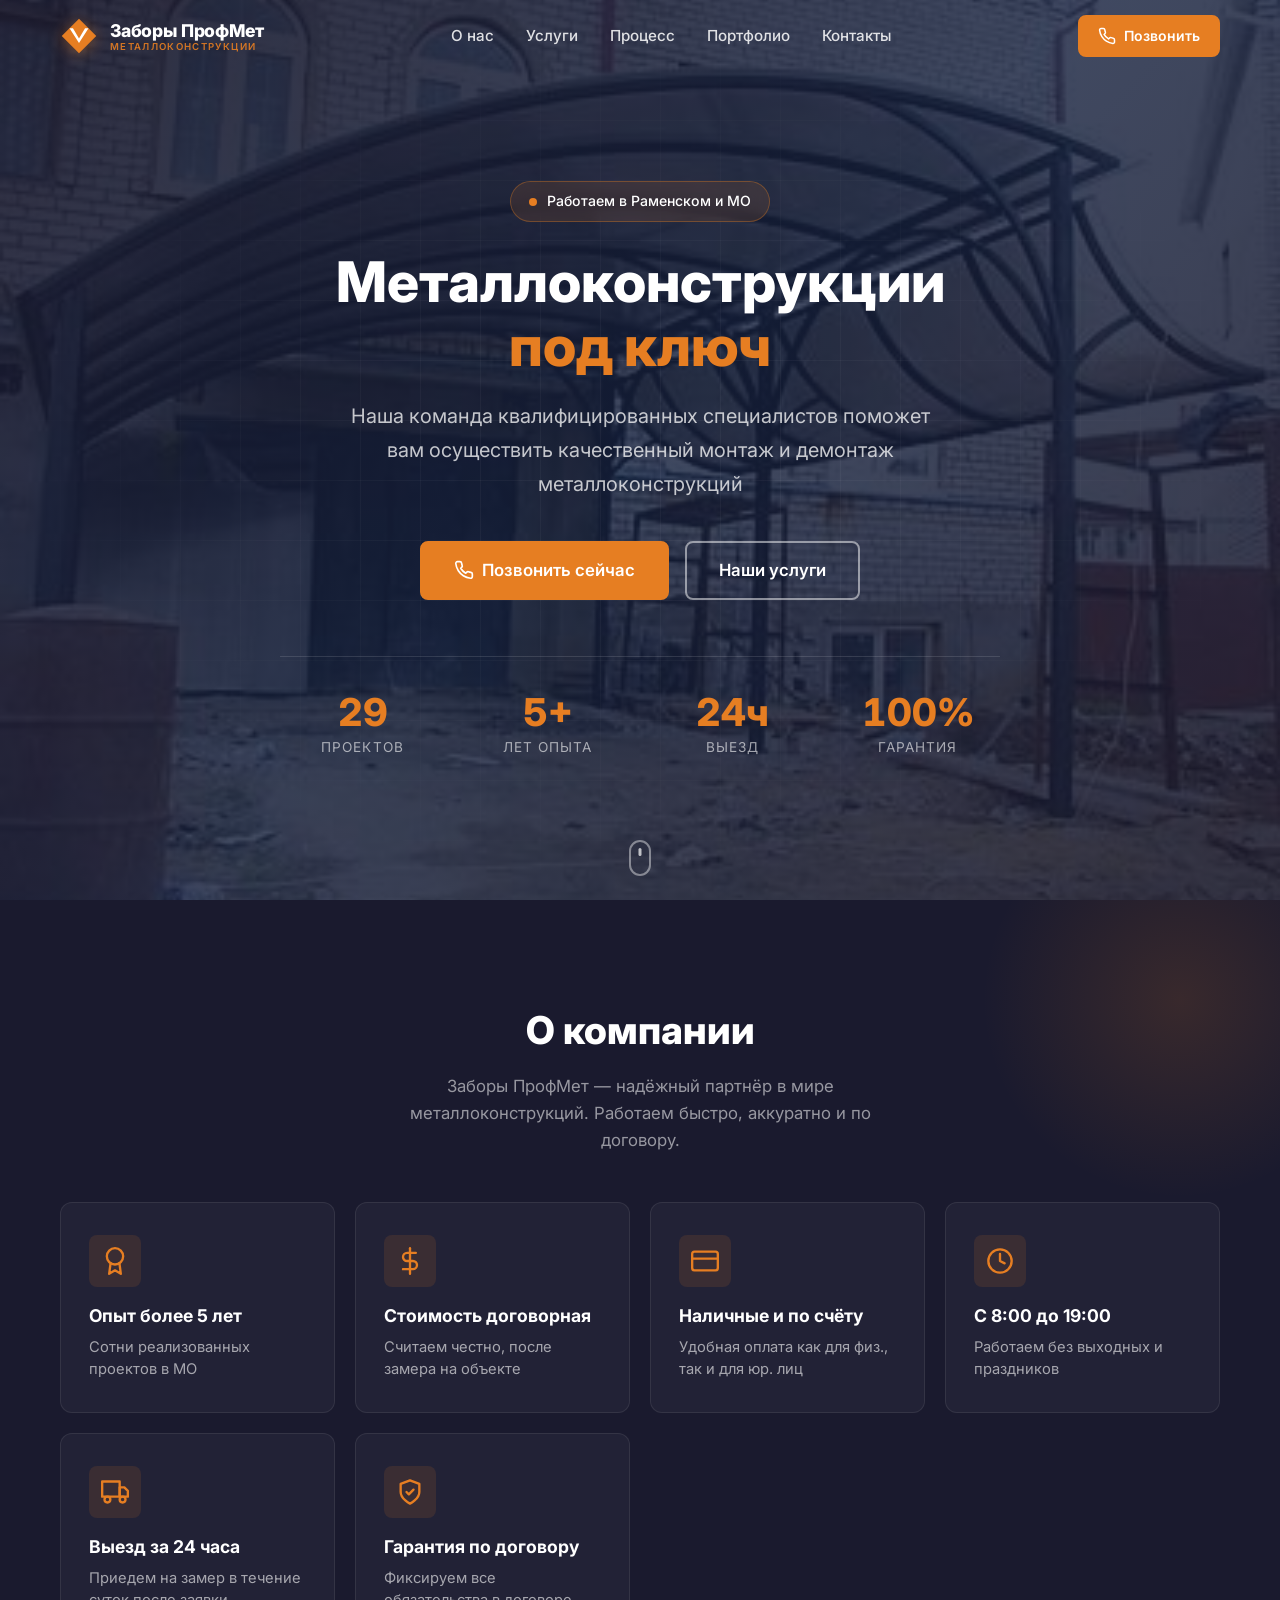
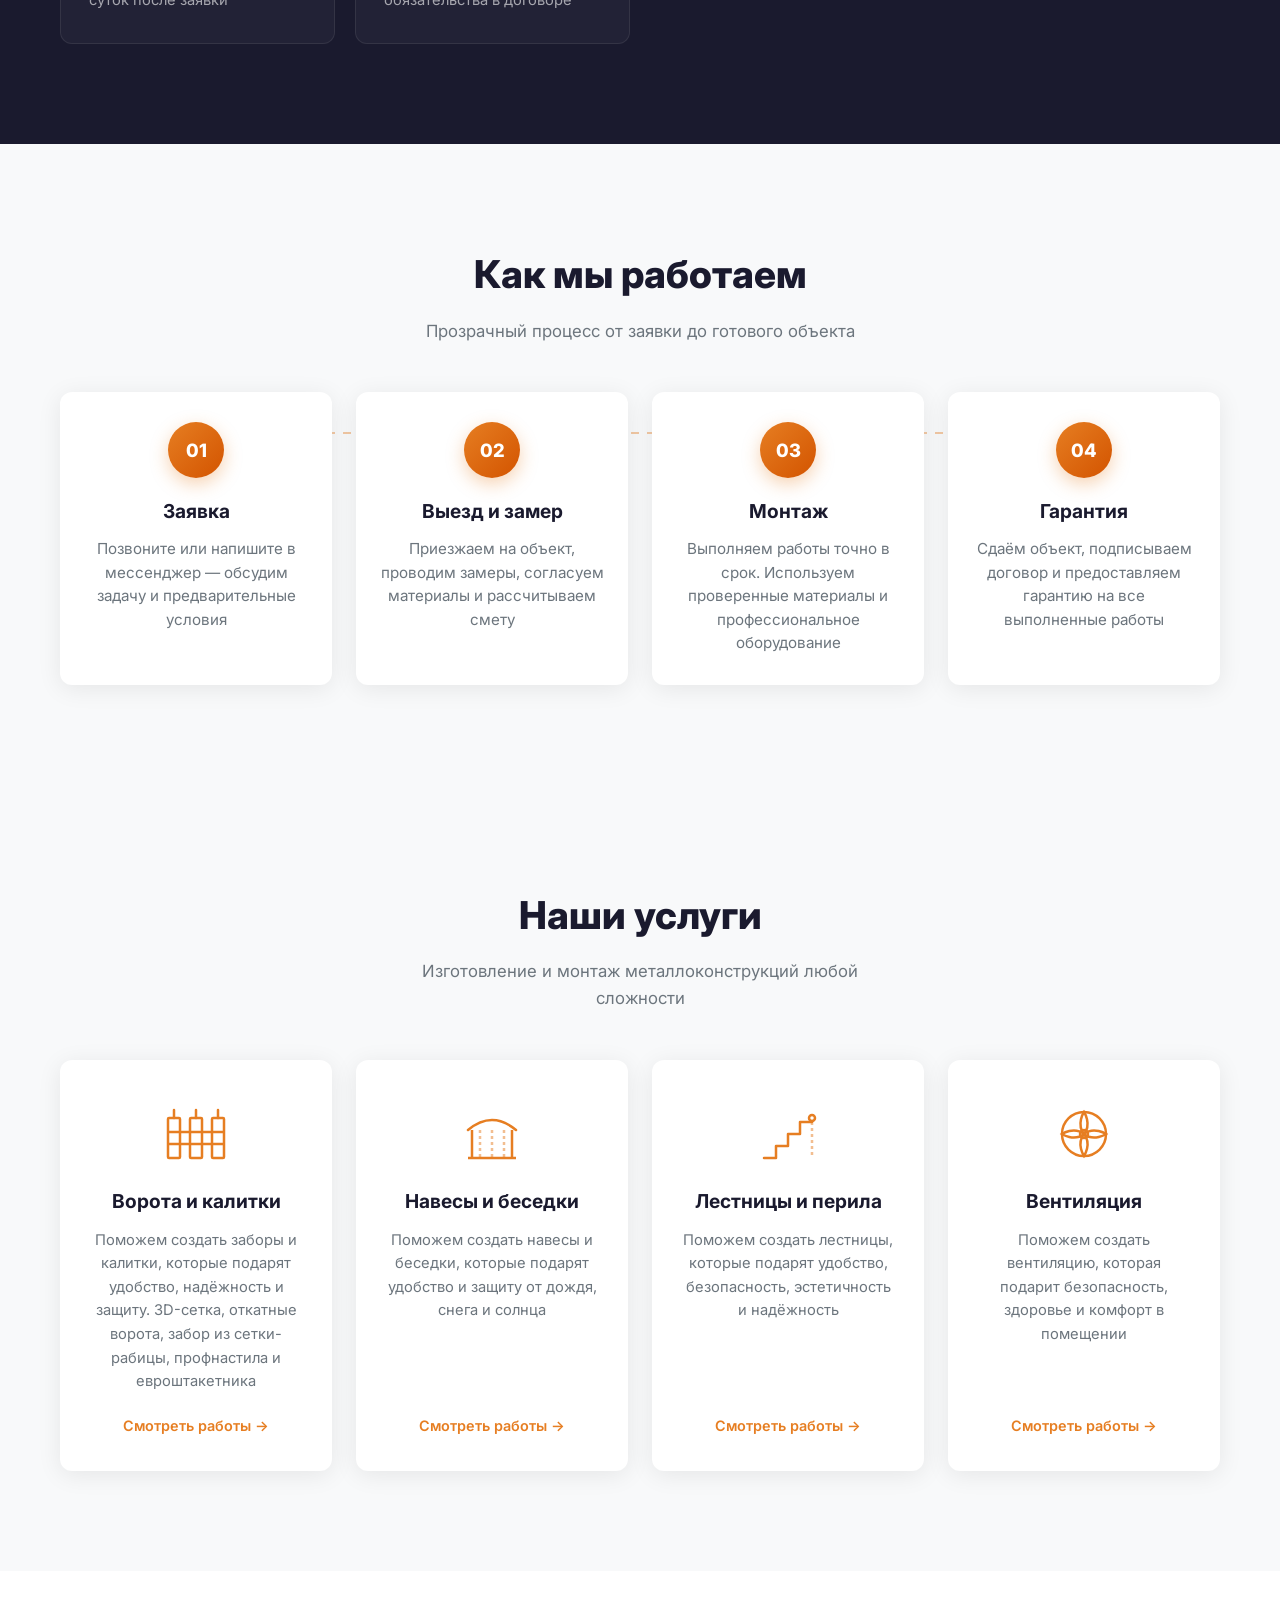
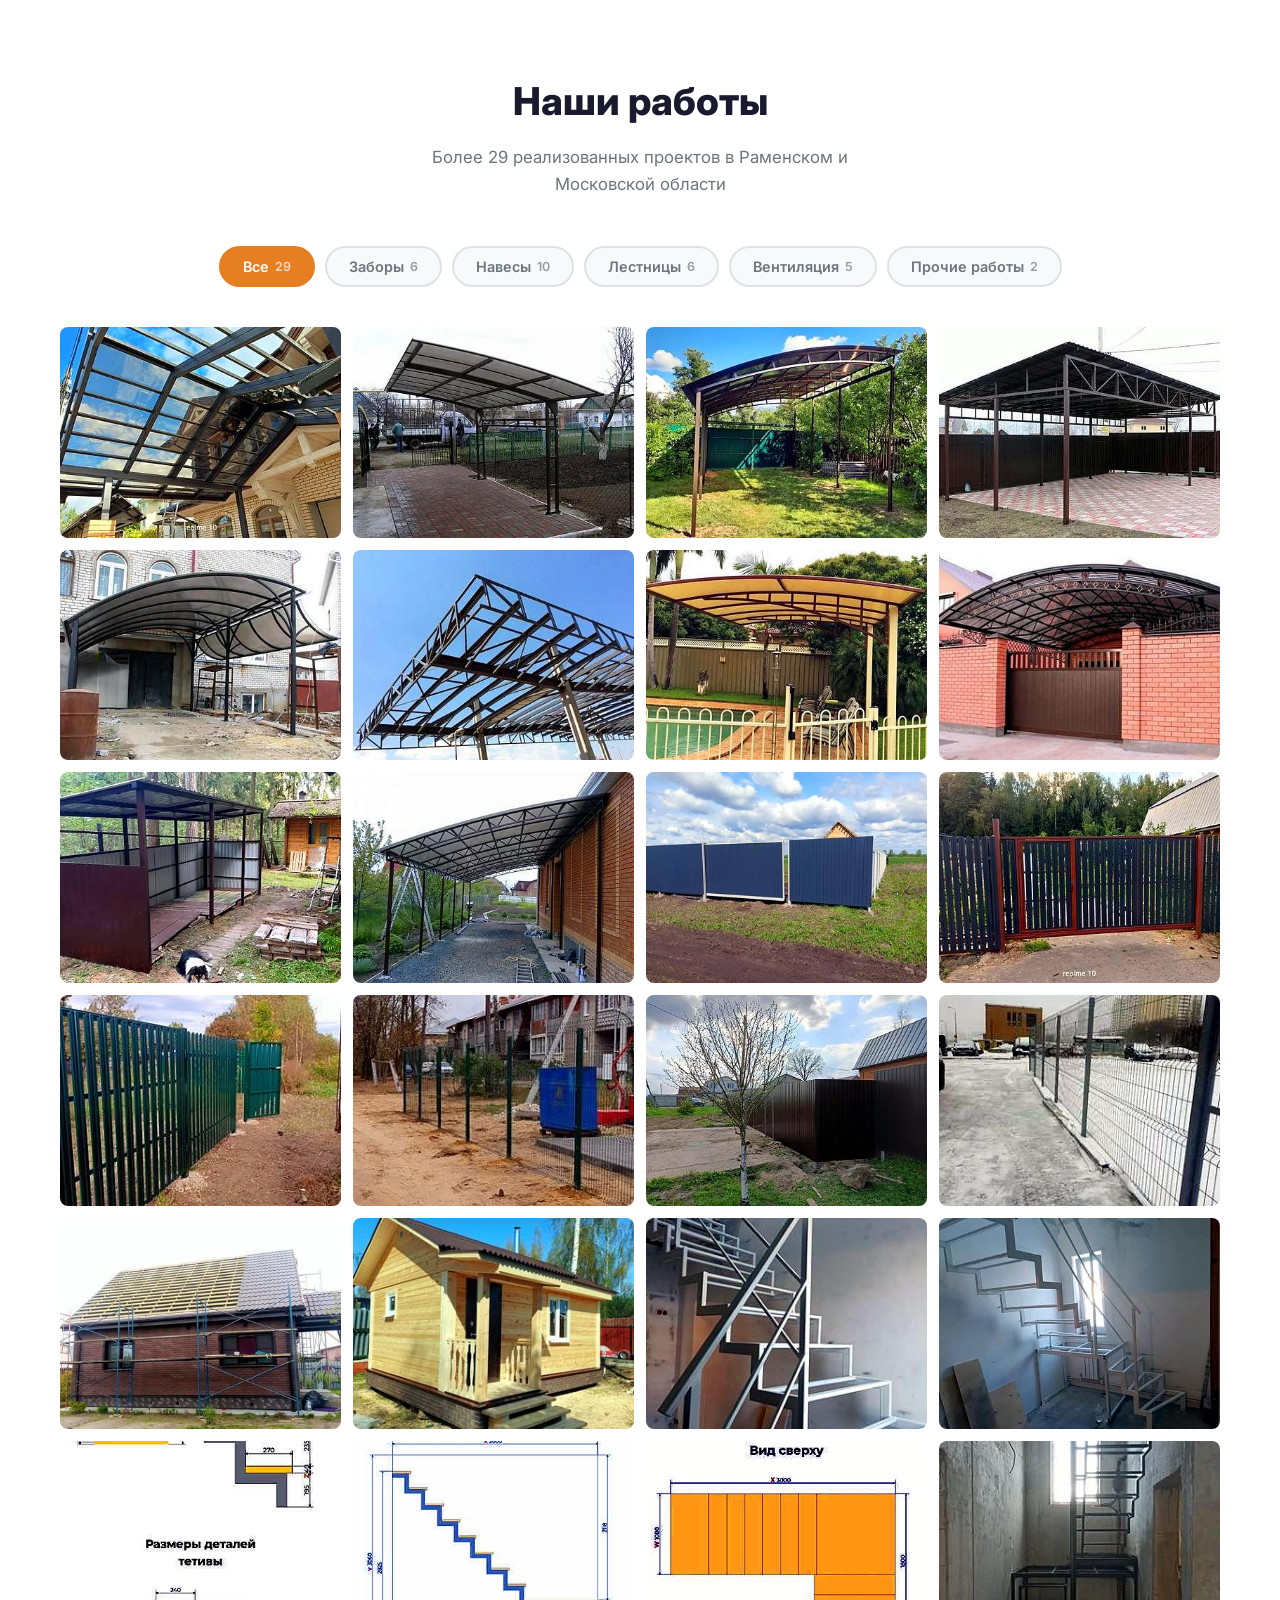
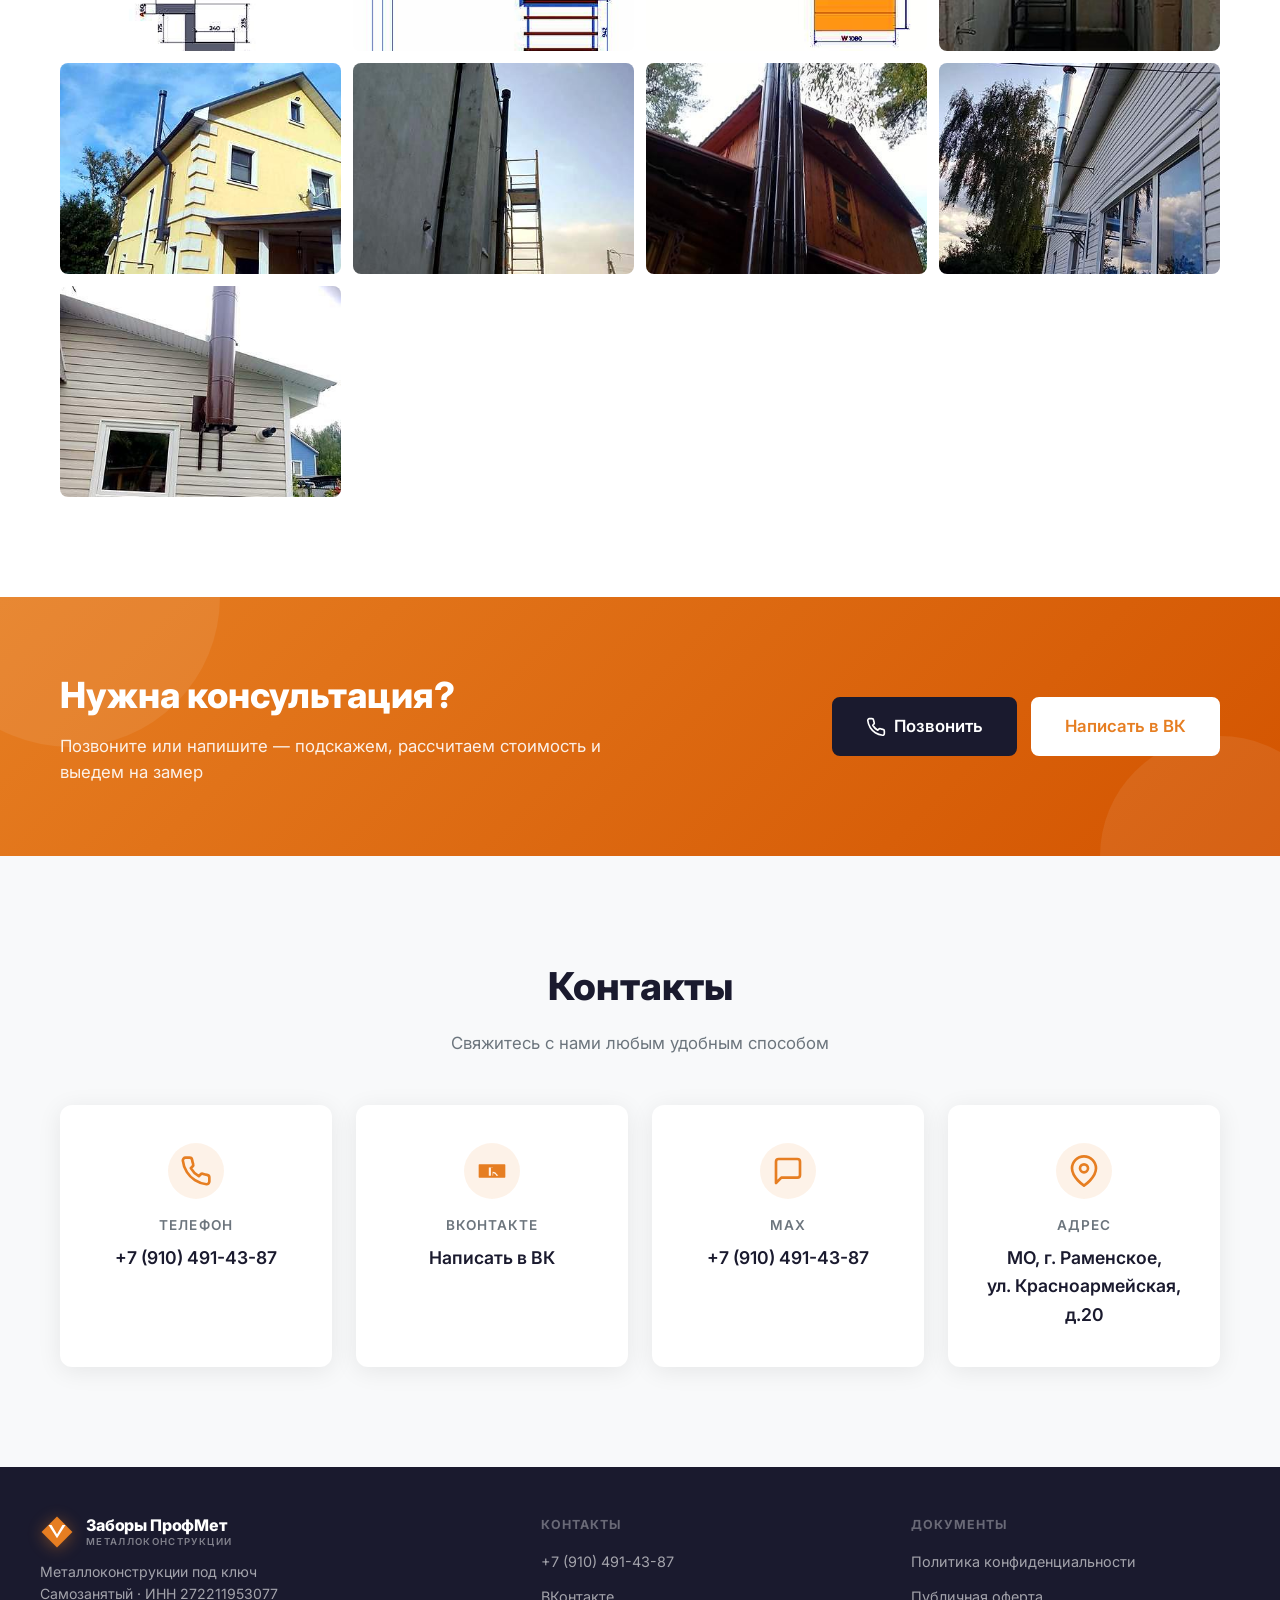
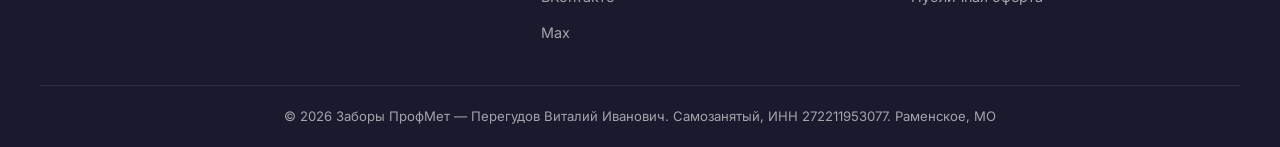
==== commit 12acadf3: "feat: обновлены реквизиты — Заборы ПрофМет, Перегудов В.И., ИНН 272211953077, самозанятый, адрес" ====
--- a/index.html
+++ b/index.html
@@ -3,18 +3,18 @@
 <head>
     <meta charset="UTF-8">
     <meta name="viewport" content="width=device-width, initial-scale=1.0">
-    <meta name="description" content="ВитПрофМет — монтаж и демонтаж металлоконструкций в Раменском и Московской области. Заборы, ворота, навесы, лестницы, вентиляция. Опыт более 5 лет, 25+ реализованных проектов.">
+    <meta name="description" content="Заборы ПрофМет — монтаж и демонтаж металлоконструкций в Раменском и Московской области. Заборы, ворота, навесы, лестницы, вентиляция. Опыт более 5 лет, 25+ реализованных проектов.">
     <meta name="theme-color" content="#1a1a2e">
-    <title>ВитПрофМет — Металлоконструкции в Раменском и МО | Заборы, навесы, лестницы</title>
+    <title>Заборы ПрофМет — Металлоконструкции в Раменском и МО | Заборы, навесы, лестницы</title>
 
     <!-- Open Graph -->
     <meta property="og:type" content="website">
-    <meta property="og:title" content="ВитПрофМет — Металлоконструкции в Раменском и МО">
+    <meta property="og:title" content="Заборы ПрофМет — Металлоконструкции в Раменском и МО">
     <meta property="og:description" content="Монтаж и демонтаж заборов, навесов, лестниц, вентиляции. Опыт 5+ лет. Выезд за 24 часа.">
     <meta property="og:locale" content="ru_RU">
 
     <!-- Favicon (inline SVG) -->
-    <link rel="icon" type="image/svg+xml" href="data:image/svg+xml,%3Csvg xmlns='http://www.w3.org/2000/svg' viewBox='0 0 64 64'%3E%3Crect width='64' height='64' rx='12' fill='%231a1a2e'/%3E%3Ctext x='50%25' y='54%25' text-anchor='middle' dominant-baseline='middle' font-family='Arial,sans-serif' font-weight='800' font-size='30' fill='%23e67e22'%3EВ%3C/text%3E%3C/svg%3E">
+    <link rel="icon" type="image/svg+xml" href="data:image/svg+xml,%3Csvg xmlns='http://www.w3.org/2000/svg' viewBox='0 0 64 64'%3E%3Crect width='64' height='64' rx='12' fill='%231a1a2e'/%3E%3Ctext x='50%25' y='54%25' text-anchor='middle' dominant-baseline='middle' font-family='Arial,sans-serif' font-weight='800' font-size='30' fill='%23e67e22'%3EЗ%3C/text%3E%3C/svg%3E">
 
     <link rel="preconnect" href="https://fonts.googleapis.com">
     <link rel="preconnect" href="https://fonts.gstatic.com" crossorigin>
@@ -26,11 +26,11 @@
     {
       "@context": "https://schema.org",
       "@type": "LocalBusiness",
-      "name": "ВитПрофМет",
+      "name": "Заборы ПрофМет",
       "description": "Монтаж и демонтаж металлоконструкций: заборы, ворота, навесы, лестницы, вентиляция",
       "telephone": "+79104914387",
       "areaServed": "Раменское, Московская область",
-      "address": { "@type": "PostalAddress", "addressLocality": "Раменское", "addressRegion": "Московская область", "addressCountry": "RU" },
+      "address": { "@type": "PostalAddress", "streetAddress": "ул. Красноармейская, д.20, подъезд 4", "addressLocality": "Раменское", "addressRegion": "Московская область", "addressCountry": "RU" },
       "openingHours": "Mo-Su 08:00-19:00"
     }
     </script>
@@ -46,7 +46,7 @@
                     <path d="M11 13L22 30L33 13L29 13L22 25L15 13Z" fill="white"/>
                 </svg>
                 <span class="logo__text">
-                    <span class="logo__name">ВитПрофМет</span>
+                    <span class="logo__name">Заборы ПрофМет</span>
                     <span class="logo__sub">Металлоконструкции</span>
                 </span>
             </a>
@@ -113,7 +113,7 @@
     <section class="about" id="about">
         <div class="container">
             <h2 class="section__title section__title--light reveal">О компании</h2>
-            <p class="section__subtitle section__subtitle--light reveal">ВитПрофМет — надёжный партнёр в мире металлоконструкций. Работаем быстро, аккуратно и по договору.</p>
+            <p class="section__subtitle section__subtitle--light reveal">Заборы ПрофМет — надёжный партнёр в мире металлоконструкций. Работаем быстро, аккуратно и по договору.</p>
             <div class="about__grid">
                 <div class="about-card reveal">
                     <div class="about-card__icon">
@@ -330,8 +330,8 @@
                     <div class="contact-card__icon">
                         <svg width="32" height="32" viewBox="0 0 24 24" fill="none" stroke="currentColor" stroke-width="2" stroke-linecap="round" stroke-linejoin="round"><path d="M21 10c0 7-9 13-9 13s-9-6-9-13a9 9 0 0 1 18 0z"/><circle cx="12" cy="10" r="3"/></svg>
                     </div>
-                    <h3 class="contact-card__title">Регион</h3>
-                    <p class="contact-card__value">г. Раменское,<br>Московская область</p>
+                    <h3 class="contact-card__title">Адрес</h3>
+                    <p class="contact-card__value">МО, г. Раменское,<br>ул. Красноармейская, д.20</p>
                 </div>
             </div>
         </div>
@@ -347,11 +347,11 @@
                         <path d="M11 13L22 30L33 13L29 13L22 25L15 13Z" fill="white"/>
                     </svg>
                     <span class="logo__text">
-                        <span class="logo__name">ВитПрофМет</span>
+                        <span class="logo__name">Заборы ПрофМет</span>
                         <span class="logo__sub">Металлоконструкции</span>
                     </span>
                 </span>
-                <p>Металлоконструкции под ключ<br>г. Раменское, Московская область</p>
+                <p>Металлоконструкции под ключ<br>Самозанятый · ИНН 272211953077</p>
             </div>
             <div class="footer__col">
                 <p class="footer__col-title">Контакты</p>
@@ -371,7 +371,7 @@
         </div>
         <div class="footer__bottom">
             <div class="container">
-                <p class="footer__copy">&copy; 2026 ВитПрофМет — Металлоконструкции. Раменское, МО</p>
+                <p class="footer__copy">&copy; 2026 Заборы ПрофМет — Перегудов Виталий Иванович. Самозанятый, ИНН 272211953077. Раменское, МО</p>
             </div>
         </div>
     </footer>
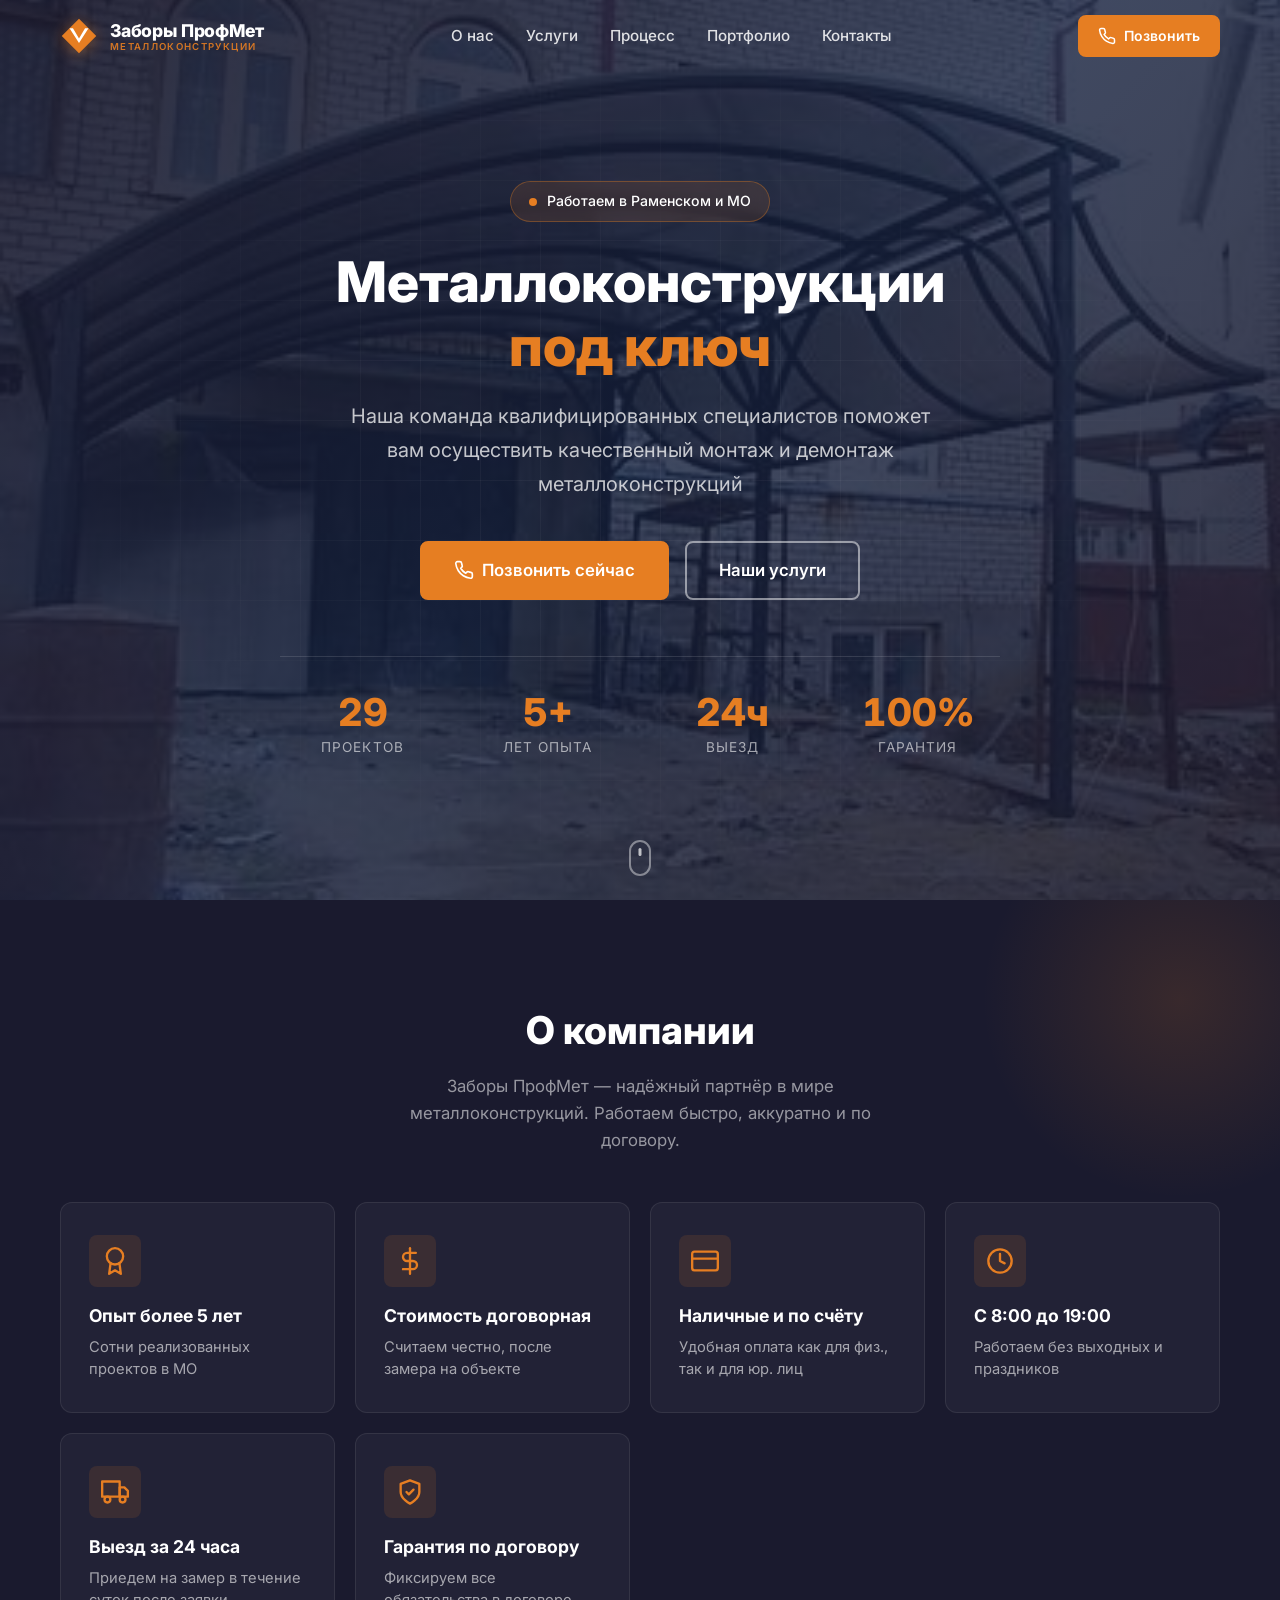
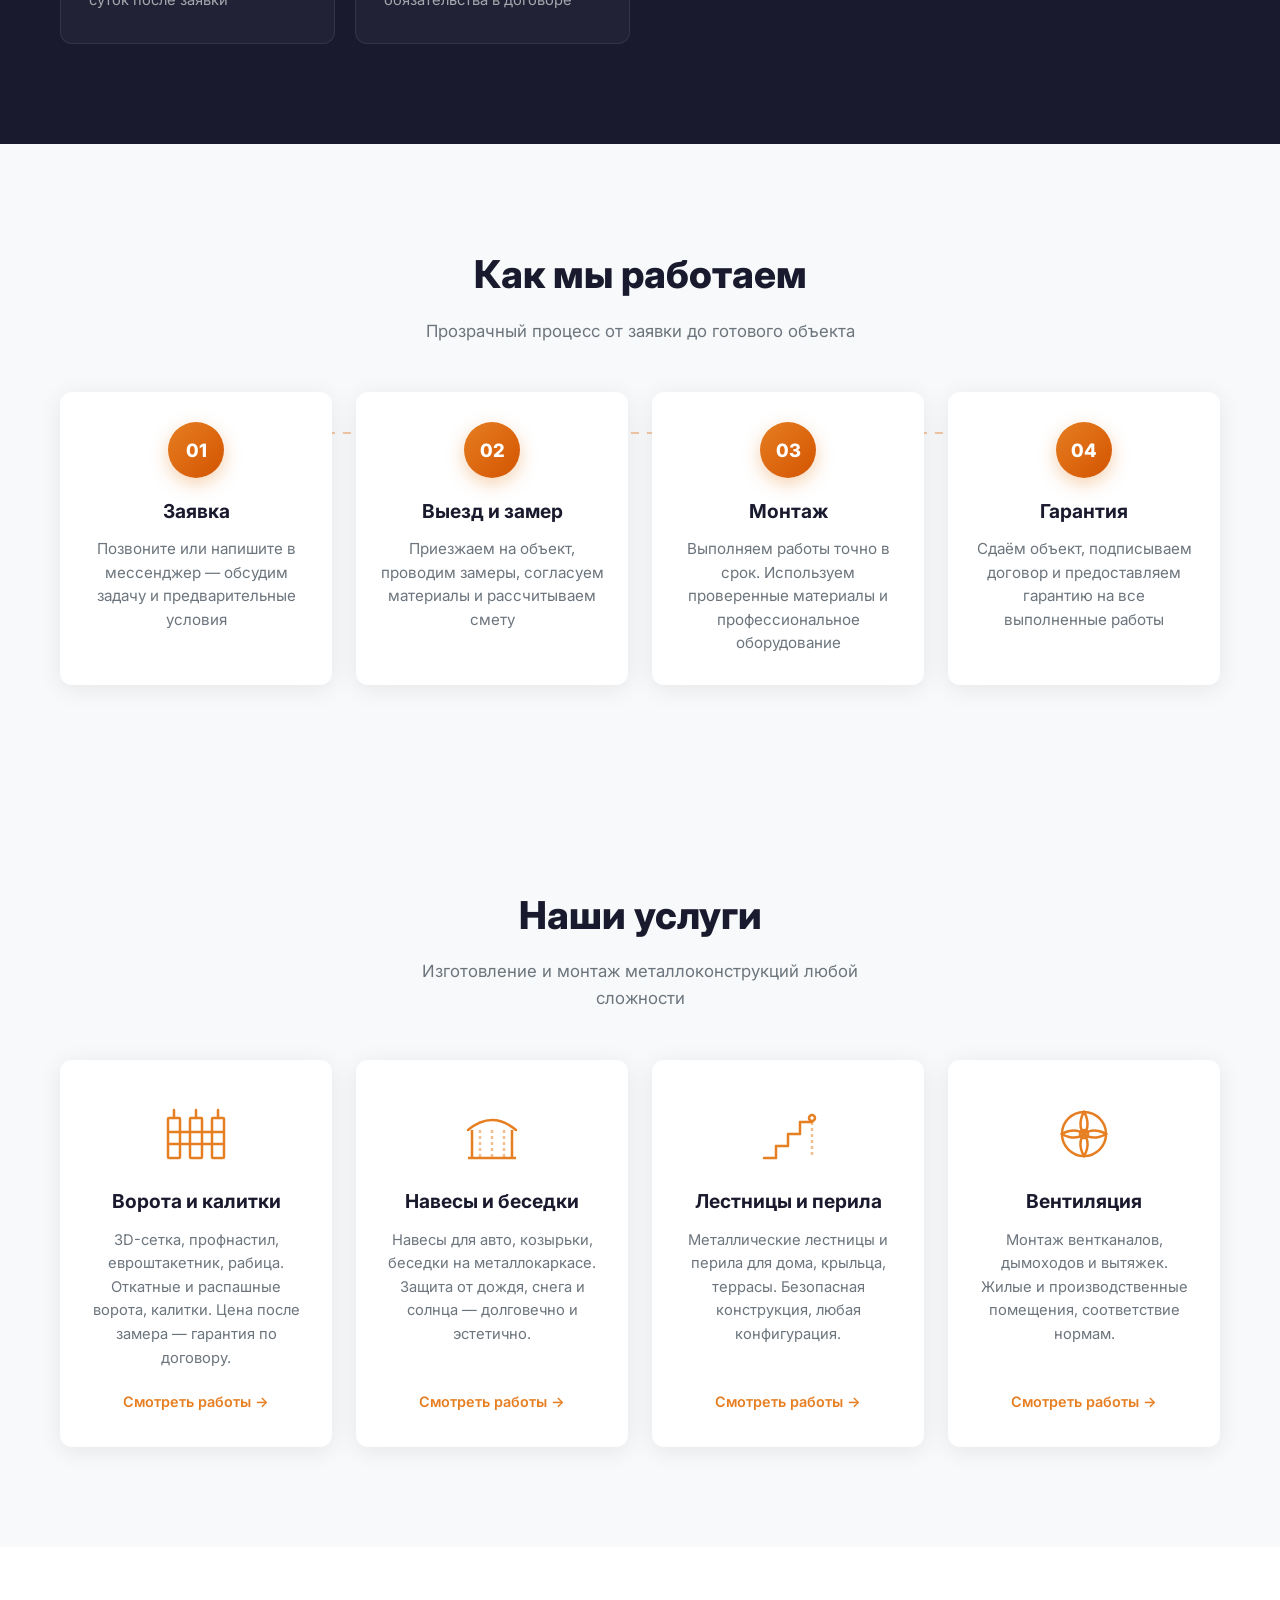
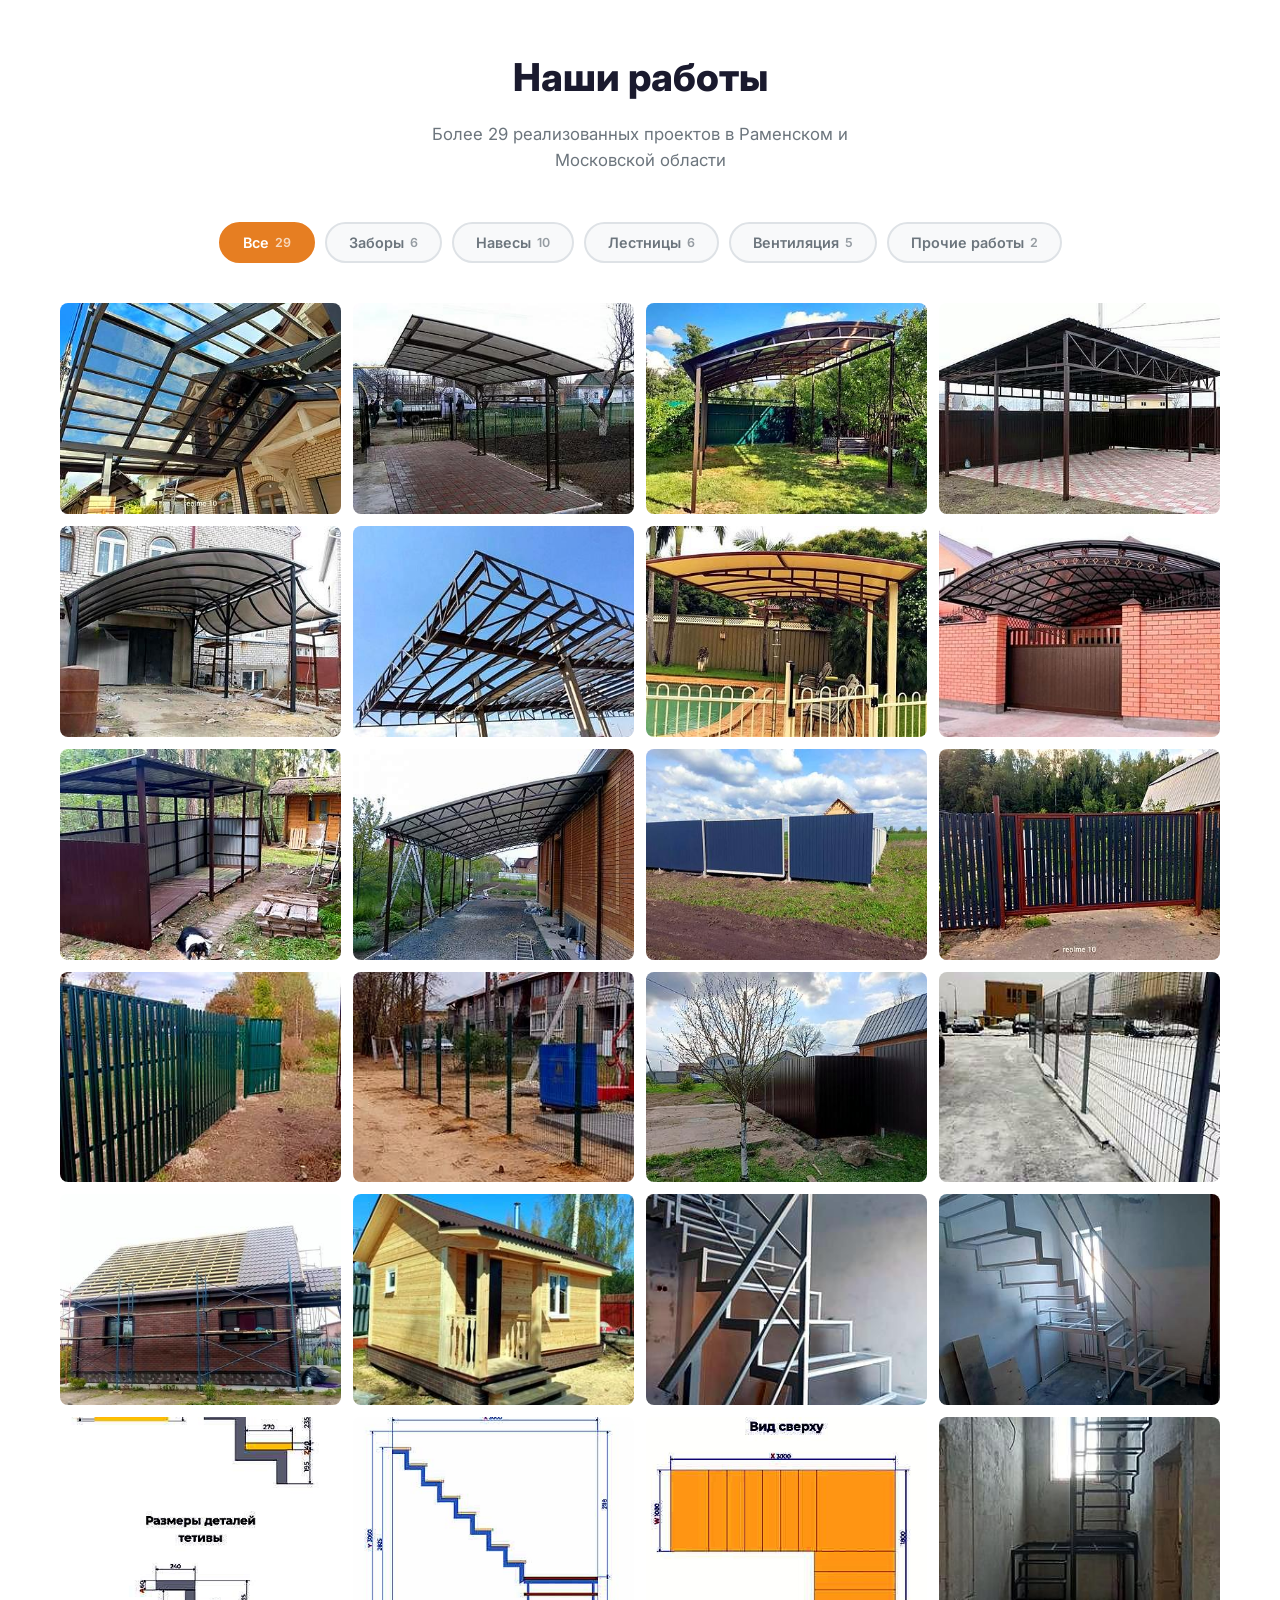
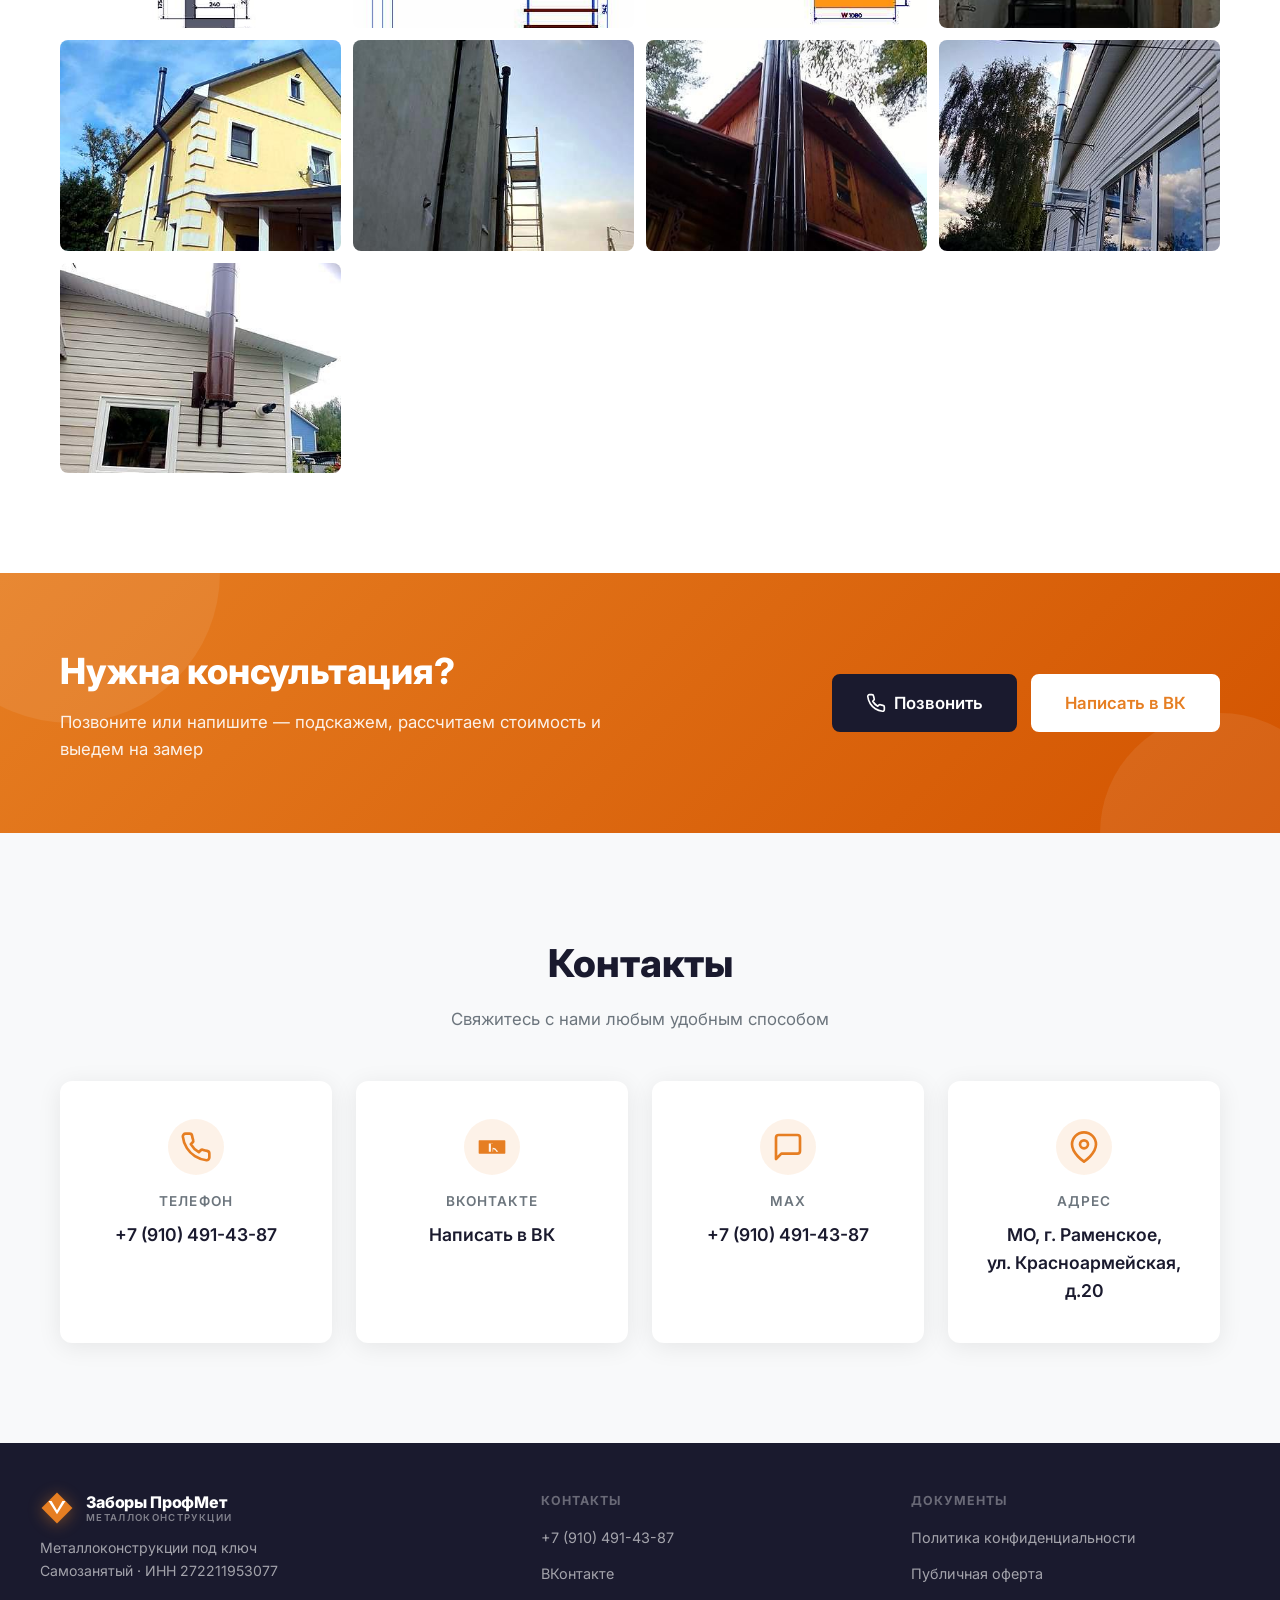
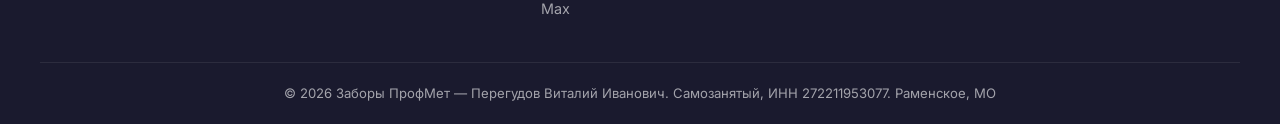
==== commit 01d52806: "fix: полный аудит - a11y, CSS, meta robots, print styles, focus mgmt" ====
--- a/index.html
+++ b/index.html
@@ -3,39 +3,89 @@
 <head>
     <meta charset="UTF-8">
     <meta name="viewport" content="width=device-width, initial-scale=1.0">
-    <meta name="description" content="Заборы ПрофМет — монтаж и демонтаж металлоконструкций в Раменском и Московской области. Заборы, ворота, навесы, лестницы, вентиляция. Опыт более 5 лет, 25+ реализованных проектов.">
+    <meta name="description" content="Заборы ПрофМет — монтаж заборов, навесов, лестниц, вентиляции в Раменском и Московской области. Цена по замеру, выезд за 24 часа, гарантия по договору.">
+    <meta name="keywords" content="заборы Раменское, монтаж забора МО, металлоконструкции Раменское, навесы металл, лестницы перила монтаж, вентиляция монтаж, ворота откатные, профнастил евроштакетник, 3D сетка забор, монтаж ограждений МО">
+    <meta name="author" content="Перегудов Виталий Иванович">
+    <meta name="robots" content="index, follow, max-snippet:-1, max-image-preview:large, max-video-preview:-1">
+    <meta name="geo.region" content="RU-MOS">
+    <meta name="geo.placename" content="Раменское, Московская область">
+    <meta name="geo.position" content="55.5677;38.2299">
+    <meta name="ICBM" content="55.5677, 38.2299">
     <meta name="theme-color" content="#1a1a2e">
-    <title>Заборы ПрофМет — Металлоконструкции в Раменском и МО | Заборы, навесы, лестницы</title>
+    <title>Заборы и металлоконструкции в Раменском — Заборы ПрофМет | Монтаж под ключ</title>
 
     <!-- Open Graph -->
     <meta property="og:type" content="website">
-    <meta property="og:title" content="Заборы ПрофМет — Металлоконструкции в Раменском и МО">
-    <meta property="og:description" content="Монтаж и демонтаж заборов, навесов, лестниц, вентиляции. Опыт 5+ лет. Выезд за 24 часа.">
+    <meta property="og:url" content="https://qone2m.github.io/Vitaly/">
+    <meta property="og:site_name" content="Заборы ПрофМет">
+    <meta property="og:title" content="Заборы и металлоконструкции в Раменском — Заборы ПрофМет">
+    <meta property="og:description" content="Монтаж заборов, навесов, лестниц, вентиляции в Раменском и МО. Цена по замеру. Выезд за 24 часа. Гарантия по договору.">
+    <meta property="og:image" content="https://qone2m.github.io/Vitaly/img/full/canopies-05.jpg">
+    <meta property="og:image:width" content="1200">
+    <meta property="og:image:height" content="900">
+    <meta property="og:image:alt" content="Монтаж металлоконструкций — Заборы ПрофМет, Раменское МО">
     <meta property="og:locale" content="ru_RU">
+    <!-- Twitter / X Card -->
+    <meta name="twitter:card" content="summary_large_image">
+    <meta name="twitter:title" content="Заборы и металлоконструкции в Раменском — Заборы ПрофМет">
+    <meta name="twitter:description" content="Монтаж заборов, навесов, лестниц, вентиляции. Выезд за 24 часа. Раменское, МО.">
+    <meta name="twitter:image" content="https://qone2m.github.io/Vitaly/img/full/canopies-05.jpg">
 
     <!-- Favicon (inline SVG) -->
     <link rel="icon" type="image/svg+xml" href="data:image/svg+xml,%3Csvg xmlns='http://www.w3.org/2000/svg' viewBox='0 0 64 64'%3E%3Crect width='64' height='64' rx='12' fill='%231a1a2e'/%3E%3Ctext x='50%25' y='54%25' text-anchor='middle' dominant-baseline='middle' font-family='Arial,sans-serif' font-weight='800' font-size='30' fill='%23e67e22'%3EЗ%3C/text%3E%3C/svg%3E">
 
     <link rel="preconnect" href="https://fonts.googleapis.com">
     <link rel="preconnect" href="https://fonts.gstatic.com" crossorigin>
+    <link rel="dns-prefetch" href="https://vk.com">
+    <link rel="preload" href="img/full/canopies-05.jpg" as="image" fetchpriority="high">
     <link href="https://fonts.googleapis.com/css2?family=Inter:wght@400;600;700;800&display=swap" rel="stylesheet">
     <link rel="stylesheet" href="css/style.css">
+    <link rel="canonical" href="https://qone2m.github.io/Vitaly/">
 
     <!-- Schema.org LocalBusiness -->
     <script type="application/ld+json">
     {
       "@context": "https://schema.org",
       "@type": "LocalBusiness",
+      "@id": "https://qone2m.github.io/Vitaly/#business",
+      "url": "https://qone2m.github.io/Vitaly/",
       "name": "Заборы ПрофМет",
-      "description": "Монтаж и демонтаж металлоконструкций: заборы, ворота, навесы, лестницы, вентиляция",
+      "alternateName": "ЗаборыПрофМет",
+      "description": "Монтаж и демонтаж металлоконструкций: заборы, ворота, навесы, лестницы, вентиляция. Работаем в Раменском и Московской области.",
       "telephone": "+79104914387",
-      "areaServed": "Раменское, Московская область",
-      "address": { "@type": "PostalAddress", "streetAddress": "ул. Красноармейская, д.20, подъезд 4", "addressLocality": "Раменское", "addressRegion": "Московская область", "addressCountry": "RU" },
-      "openingHours": "Mo-Su 08:00-19:00"
+      "image": "https://qone2m.github.io/Vitaly/img/full/canopies-05.jpg",
+      "priceRange": "₽₽",
+      "paymentAccepted": "Cash, Bank Transfer",
+      "currenciesAccepted": "RUB",
+      "openingHours": "Mo-Su 08:00-19:00",
+      "areaServed": { "@type": "AdministrativeArea", "name": "Раменский район, Московская область" },
+      "address": {
+        "@type": "PostalAddress",
+        "streetAddress": "ул. Красноармейская, д.20, подъезд 4",
+        "addressLocality": "Раменское",
+        "addressRegion": "Московская область",
+        "postalCode": "140100",
+        "addressCountry": "RU"
+      },
+      "geo": { "@type": "GeoCoordinates", "latitude": 55.5677, "longitude": 38.2299 },
+      "founder": { "@type": "Person", "name": "Перегудов Виталий Иванович", "taxID": "272211953077" },
+      "sameAs": ["https://vk.com/id838110294"],
+      "hasOfferCatalog": {
+        "@type": "OfferCatalog",
+        "name": "Услуги по монтажу металлоконструкций",
+        "itemListElement": [
+          {"@type": "Offer", "itemOffered": {"@type": "Service", "name": "Монтаж заборов и ворот в Раменском"}},
+          {"@type": "Offer", "itemOffered": {"@type": "Service", "name": "Монтаж навесов и беседок в Раменском"}},
+          {"@type": "Offer", "itemOffered": {"@type": "Service", "name": "Монтаж лестниц и перил в Раменском"}},
+          {"@type": "Offer", "itemOffered": {"@type": "Service", "name": "Монтаж вентиляции в Раменском"}}
+        ]
+      }
     }
     </script>
 </head>
 <body>
+
+    <a class="skip-link" href="#main">Перейти к содержимому</a>
 
     <!-- ===== HEADER ===== -->
     <header class="header" id="header">
@@ -50,7 +100,7 @@
                     <span class="logo__sub">Металлоконструкции</span>
                 </span>
             </a>
-            <nav class="header__nav" id="nav">
+            <nav class="header__nav" id="nav" aria-label="Основная навигация">
                 <a href="#about" class="nav__link">О нас</a>
                 <a href="#services" class="nav__link">Услуги</a>
                 <a href="#process" class="nav__link">Процесс</a>
@@ -61,11 +111,13 @@
                 <svg width="18" height="18" viewBox="0 0 24 24" fill="none" stroke="currentColor" stroke-width="2" stroke-linecap="round" stroke-linejoin="round"><path d="M22 16.92v3a2 2 0 0 1-2.18 2 19.79 19.79 0 0 1-8.63-3.07 19.5 19.5 0 0 1-6-6 19.79 19.79 0 0 1-3.07-8.67A2 2 0 0 1 4.11 2h3a2 2 0 0 1 2 1.72c.127.96.361 1.903.7 2.81a2 2 0 0 1-.45 2.11L8.09 9.91a16 16 0 0 0 6 6l1.27-1.27a2 2 0 0 1 2.11-.45c.907.339 1.85.573 2.81.7A2 2 0 0 1 22 16.92z"/></svg>
                 Позвонить
             </a>
-            <button class="burger" id="burger" aria-label="Открыть меню">
+            <button class="burger" id="burger" aria-label="Открыть меню" aria-expanded="false" aria-controls="nav">
                 <span></span><span></span><span></span>
             </button>
         </div>
     </header>
+
+    <main id="main">
 
     <!-- ===== HERO ===== -->
     <section class="hero" id="hero">
@@ -202,7 +254,7 @@
                         <svg viewBox="0 0 64 64" fill="none" stroke="currentColor" stroke-width="2.5"><rect x="4" y="16" width="12" height="40" rx="1"/><rect x="26" y="16" width="12" height="40" rx="1"/><rect x="48" y="16" width="12" height="40" rx="1"/><line x1="4" y1="30" x2="60" y2="30"/><line x1="4" y1="42" x2="60" y2="42"/><path d="M10 8l0 8M32 8l0 8M54 8l0 8" stroke-linecap="round"/></svg>
                     </div>
                     <h3 class="service-card__title">Ворота и калитки</h3>
-                    <p class="service-card__text">Поможем создать заборы и калитки, которые подарят удобство, надёжность и защиту. 3D-сетка, откатные ворота, забор из сетки-рабицы, профнастила и евроштакетника</p>
+                    <p class="service-card__text">3D-сетка, профнастил, евроштакетник, рабица. Откатные и распашные ворота, калитки. Цена после замера — гарантия по договору.</p>
                     <span class="service-card__link">Смотреть работы &rarr;</span>
                 </a>
                 <a href="#portfolio" class="service-card" data-filter="canopies">
@@ -210,7 +262,7 @@
                         <svg viewBox="0 0 64 64" fill="none" stroke="currentColor" stroke-width="2.5"><path d="M8 28 Q32 8 56 28" stroke-linecap="round"/><line x1="12" y1="28" x2="12" y2="56"/><line x1="52" y1="28" x2="52" y2="56"/><line x1="8" y1="56" x2="56" y2="56"/><path d="M20 28v28M32 28v28M44 28v28" stroke-dasharray="3 3" opacity="0.5"/></svg>
                     </div>
                     <h3 class="service-card__title">Навесы и беседки</h3>
-                    <p class="service-card__text">Поможем создать навесы и беседки, которые подарят удобство и защиту от дождя, снега и солнца</p>
+                    <p class="service-card__text">Навесы для авто, козырьки, беседки на металлокаркасе. Защита от дождя, снега и солнца — долговечно и эстетично.</p>
                     <span class="service-card__link">Смотреть работы &rarr;</span>
                 </a>
                 <a href="#portfolio" class="service-card" data-filter="stairs">
@@ -218,7 +270,7 @@
                         <svg viewBox="0 0 64 64" fill="none" stroke="currentColor" stroke-width="2.5"><path d="M8 56 h12 v-12 h12 v-12 h12 v-12 h12" stroke-linecap="round" stroke-linejoin="round"/><line x1="56" y1="20" x2="56" y2="56" stroke-dasharray="3 3" opacity="0.5"/><circle cx="56" cy="16" r="3"/></svg>
                     </div>
                     <h3 class="service-card__title">Лестницы и перила</h3>
-                    <p class="service-card__text">Поможем создать лестницы, которые подарят удобство, безопасность, эстетичность и надёжность</p>
+                    <p class="service-card__text">Металлические лестницы и перила для дома, крыльца, террасы. Безопасная конструкция, любая конфигурация.</p>
                     <span class="service-card__link">Смотреть работы &rarr;</span>
                 </a>
                 <a href="#portfolio" class="service-card" data-filter="ventilation">
@@ -226,7 +278,7 @@
                         <svg viewBox="0 0 64 64" fill="none" stroke="currentColor" stroke-width="2.5"><circle cx="32" cy="32" r="22"/><path d="M32 10 C32 10 24 22 32 32 C40 22 32 10 32 10Z"/><path d="M32 54 C32 54 24 42 32 32 C40 42 32 54 32 54Z"/><path d="M10 32 C10 32 22 24 32 32 C22 40 10 32 10 32Z"/><path d="M54 32 C54 32 42 24 32 32 C42 40 54 32 54 32Z"/><circle cx="32" cy="32" r="4"/></svg>
                     </div>
                     <h3 class="service-card__title">Вентиляция</h3>
-                    <p class="service-card__text">Поможем создать вентиляцию, которая подарит безопасность, здоровье и комфорт в помещении</p>
+                    <p class="service-card__text">Монтаж вентканалов, дымоходов и вытяжек. Жилые и производственные помещения, соответствие нормам.</p>
                     <span class="service-card__link">Смотреть работы &rarr;</span>
                 </a>
             </div>
@@ -237,7 +289,7 @@
     <section class="portfolio" id="portfolio">
         <div class="container">
             <h2 class="section__title reveal">Наши работы</h2>
-            <p class="section__subtitle reveal">Более 29 реализованных проектов в Раменском и Московской области</p></p>
+            <p class="section__subtitle reveal">Более 29 реализованных проектов в Раменском и Московской области</p>
 
             <div class="portfolio__filters">
                 <button class="filter-btn active" data-filter="all">Все <span class="filter-count">29</span></button>
@@ -249,35 +301,35 @@
             </div>
 
             <div class="gallery" id="gallery">
-            <div class="gallery-item" data-category="canopies"><img src="img/thumb/canopies-01.jpg" data-full="img/full/canopies-01.jpg" alt="Навесы и беседки" loading="lazy"></div>
-            <div class="gallery-item" data-category="canopies"><img src="img/thumb/canopies-02.jpg" data-full="img/full/canopies-02.jpg" alt="Навесы и беседки" loading="lazy"></div>
-            <div class="gallery-item" data-category="canopies"><img src="img/thumb/canopies-03.jpg" data-full="img/full/canopies-03.jpg" alt="Навесы и беседки" loading="lazy"></div>
-            <div class="gallery-item" data-category="canopies"><img src="img/thumb/canopies-04.jpg" data-full="img/full/canopies-04.jpg" alt="Навесы и беседки" loading="lazy"></div>
-            <div class="gallery-item" data-category="canopies"><img src="img/thumb/canopies-05.jpg" data-full="img/full/canopies-05.jpg" alt="Навесы и беседки" loading="lazy"></div>
-            <div class="gallery-item" data-category="canopies"><img src="img/thumb/canopies-06.jpg" data-full="img/full/canopies-06.jpg" alt="Навесы и беседки" loading="lazy"></div>
-            <div class="gallery-item" data-category="canopies"><img src="img/thumb/canopies-07.jpg" data-full="img/full/canopies-07.jpg" alt="Навесы и беседки" loading="lazy"></div>
-            <div class="gallery-item" data-category="canopies"><img src="img/thumb/canopies-08.jpg" data-full="img/full/canopies-08.jpg" alt="Навесы и беседки" loading="lazy"></div>
-            <div class="gallery-item" data-category="canopies"><img src="img/thumb/canopies-09.jpg" data-full="img/full/canopies-09.jpg" alt="Навесы и беседки" loading="lazy"></div>
-            <div class="gallery-item" data-category="canopies"><img src="img/thumb/canopies-10.jpg" data-full="img/full/canopies-10.jpg" alt="Навесы и беседки" loading="lazy"></div>
-            <div class="gallery-item" data-category="fences"><img src="img/thumb/fences-01.jpg" data-full="img/full/fences-01.jpg" alt="Заборы и ворота" loading="lazy"></div>
-            <div class="gallery-item" data-category="fences"><img src="img/thumb/fences-02.jpg" data-full="img/full/fences-02.jpg" alt="Заборы и ворота" loading="lazy"></div>
-            <div class="gallery-item" data-category="fences"><img src="img/thumb/fences-03.jpg" data-full="img/full/fences-03.jpg" alt="Заборы и ворота" loading="lazy"></div>
-            <div class="gallery-item" data-category="fences"><img src="img/thumb/fences-04.jpg" data-full="img/full/fences-04.jpg" alt="Заборы и ворота" loading="lazy"></div>
-            <div class="gallery-item" data-category="fences"><img src="img/thumb/fences-05.jpg" data-full="img/full/fences-05.jpg" alt="Заборы и ворота" loading="lazy"></div>
-            <div class="gallery-item" data-category="fences"><img src="img/thumb/fences-06.jpg" data-full="img/full/fences-06.jpg" alt="Заборы и ворота" loading="lazy"></div>
-            <div class="gallery-item" data-category="other"><img src="img/thumb/other-01.jpg" data-full="img/full/other-01.jpg" alt="Прочие работы" loading="lazy"></div>
-            <div class="gallery-item" data-category="other"><img src="img/thumb/other-02.jpg" data-full="img/full/other-02.jpg" alt="Прочие работы" loading="lazy"></div>
-            <div class="gallery-item" data-category="stairs"><img src="img/thumb/stairs-01.jpg" data-full="img/full/stairs-01.jpg" alt="Лестницы и перила" loading="lazy"></div>
-            <div class="gallery-item" data-category="stairs"><img src="img/thumb/stairs-02.jpg" data-full="img/full/stairs-02.jpg" alt="Лестницы и перила" loading="lazy"></div>
-            <div class="gallery-item" data-category="stairs"><img src="img/thumb/stairs-03.jpg" data-full="img/full/stairs-03.jpg" alt="Лестницы и перила" loading="lazy"></div>
-            <div class="gallery-item" data-category="stairs"><img src="img/thumb/stairs-04.jpg" data-full="img/full/stairs-04.jpg" alt="Лестницы и перила" loading="lazy"></div>
-            <div class="gallery-item" data-category="stairs"><img src="img/thumb/stairs-05.jpg" data-full="img/full/stairs-05.jpg" alt="Лестницы и перила" loading="lazy"></div>
-            <div class="gallery-item" data-category="stairs"><img src="img/thumb/stairs-06.jpg" data-full="img/full/stairs-06.jpg" alt="Лестницы и перила" loading="lazy"></div>
-            <div class="gallery-item" data-category="ventilation"><img src="img/thumb/ventilation-01.jpg" data-full="img/full/ventilation-01.jpg" alt="Монтаж вентиляции" loading="lazy"></div>
-            <div class="gallery-item" data-category="ventilation"><img src="img/thumb/ventilation-02.jpg" data-full="img/full/ventilation-02.jpg" alt="Монтаж вентиляции" loading="lazy"></div>
-            <div class="gallery-item" data-category="ventilation"><img src="img/thumb/ventilation-03.jpg" data-full="img/full/ventilation-03.jpg" alt="Монтаж вентиляции" loading="lazy"></div>
-            <div class="gallery-item" data-category="ventilation"><img src="img/thumb/ventilation-04.jpg" data-full="img/full/ventilation-04.jpg" alt="Монтаж вентиляции" loading="lazy"></div>
-            <div class="gallery-item" data-category="ventilation"><img src="img/thumb/ventilation-05.jpg" data-full="img/full/ventilation-05.jpg" alt="Монтаж вентиляции" loading="lazy"></div>
+            <div class="gallery-item" data-category="canopies"><img src="img/thumb/canopies-01.jpg" data-full="img/full/canopies-01.jpg" alt="Монтаж металлического навеса в Раменском МО" loading="lazy" decoding="async"></div>
+            <div class="gallery-item" data-category="canopies"><img src="img/thumb/canopies-02.jpg" data-full="img/full/canopies-02.jpg" alt="Навес из металла для автомобиля — Раменский район" loading="lazy" decoding="async"></div>
+            <div class="gallery-item" data-category="canopies"><img src="img/thumb/canopies-03.jpg" data-full="img/full/canopies-03.jpg" alt="Металлический козырёк над входом — г. Раменское" loading="lazy" decoding="async"></div>
+            <div class="gallery-item" data-category="canopies"><img src="img/thumb/canopies-04.jpg" data-full="img/full/canopies-04.jpg" alt="Навес на металлических опорах — Заборы ПрофМет" loading="lazy" decoding="async"></div>
+            <div class="gallery-item" data-category="canopies"><img src="img/thumb/canopies-05.jpg" data-full="img/full/canopies-05.jpg" alt="Металлическая беседка под ключ — Раменское МО" loading="lazy" decoding="async"></div>
+            <div class="gallery-item" data-category="canopies"><img src="img/thumb/canopies-06.jpg" data-full="img/full/canopies-06.jpg" alt="Монтаж навеса-беседки из металла — г. Раменское" loading="lazy" decoding="async"></div>
+            <div class="gallery-item" data-category="canopies"><img src="img/thumb/canopies-07.jpg" data-full="img/full/canopies-07.jpg" alt="Навес для парковки из металлоконструкций — МО" loading="lazy" decoding="async"></div>
+            <div class="gallery-item" data-category="canopies"><img src="img/thumb/canopies-08.jpg" data-full="img/full/canopies-08.jpg" alt="Металлический навес с поликарбонатом — Раменское" loading="lazy" decoding="async"></div>
+            <div class="gallery-item" data-category="canopies"><img src="img/thumb/canopies-09.jpg" data-full="img/full/canopies-09.jpg" alt="Уличный навес из металла — Раменский район МО" loading="lazy" decoding="async"></div>
+            <div class="gallery-item" data-category="canopies"><img src="img/thumb/canopies-10.jpg" data-full="img/full/canopies-10.jpg" alt="Хозяйственный навес из металла — г. Раменское" loading="lazy" decoding="async"></div>
+            <div class="gallery-item" data-category="fences"><img src="img/thumb/fences-01.jpg" data-full="img/full/fences-01.jpg" alt="Забор из профнастила под ключ — г. Раменское" loading="lazy" decoding="async"></div>
+            <div class="gallery-item" data-category="fences"><img src="img/thumb/fences-02.jpg" data-full="img/full/fences-02.jpg" alt="Забор из 3D-сетки с воротами — Раменское МО" loading="lazy" decoding="async"></div>
+            <div class="gallery-item" data-category="fences"><img src="img/thumb/fences-03.jpg" data-full="img/full/fences-03.jpg" alt="Откатные ворота из металла — Раменский район" loading="lazy" decoding="async"></div>
+            <div class="gallery-item" data-category="fences"><img src="img/thumb/fences-04.jpg" data-full="img/full/fences-04.jpg" alt="Забор из евроштакетника — г. Раменское МО" loading="lazy" decoding="async"></div>
+            <div class="gallery-item" data-category="fences"><img src="img/thumb/fences-05.jpg" data-full="img/full/fences-05.jpg" alt="Монтаж ворот и калитки — Заборы ПрофМет Раменское" loading="lazy" decoding="async"></div>
+            <div class="gallery-item" data-category="fences"><img src="img/thumb/fences-06.jpg" data-full="img/full/fences-06.jpg" alt="Забор из сетки-рабицы — Раменское МО" loading="lazy" decoding="async"></div>
+            <div class="gallery-item" data-category="other"><img src="img/thumb/other-01.jpg" data-full="img/full/other-01.jpg" alt="Металлоконструкции на заказ — г. Раменское МО" loading="lazy" decoding="async"></div>
+            <div class="gallery-item" data-category="other"><img src="img/thumb/other-02.jpg" data-full="img/full/other-02.jpg" alt="Изготовление металлоконструкций — Заборы ПрофМет" loading="lazy" decoding="async"></div>
+            <div class="gallery-item" data-category="stairs"><img src="img/thumb/stairs-01.jpg" data-full="img/full/stairs-01.jpg" alt="Металлическая лестница с перилами — г. Раменское" loading="lazy" decoding="async"></div>
+            <div class="gallery-item" data-category="stairs"><img src="img/thumb/stairs-02.jpg" data-full="img/full/stairs-02.jpg" alt="Наружная металлическая лестница — Раменское МО" loading="lazy" decoding="async"></div>
+            <div class="gallery-item" data-category="stairs"><img src="img/thumb/stairs-03.jpg" data-full="img/full/stairs-03.jpg" alt="Лестница из металла с ограждением — г. Раменское" loading="lazy" decoding="async"></div>
+            <div class="gallery-item" data-category="stairs"><img src="img/thumb/stairs-04.jpg" data-full="img/full/stairs-04.jpg" alt="Металлические перила для лестницы — МО Раменское" loading="lazy" decoding="async"></div>
+            <div class="gallery-item" data-category="stairs"><img src="img/thumb/stairs-05.jpg" data-full="img/full/stairs-05.jpg" alt="Кованые перила и ограждения — г. Раменское МО" loading="lazy" decoding="async"></div>
+            <div class="gallery-item" data-category="stairs"><img src="img/thumb/stairs-06.jpg" data-full="img/full/stairs-06.jpg" alt="Лестница на металлическом каркасе — Раменское" loading="lazy" decoding="async"></div>
+            <div class="gallery-item" data-category="ventilation"><img src="img/thumb/ventilation-01.jpg" data-full="img/full/ventilation-01.jpg" alt="Монтаж вентиляционных коробов — г. Раменское" loading="lazy" decoding="async"></div>
+            <div class="gallery-item" data-category="ventilation"><img src="img/thumb/ventilation-02.jpg" data-full="img/full/ventilation-02.jpg" alt="Монтаж системы вентиляции — Раменское МО" loading="lazy" decoding="async"></div>
+            <div class="gallery-item" data-category="ventilation"><img src="img/thumb/ventilation-03.jpg" data-full="img/full/ventilation-03.jpg" alt="Вентиляционный канал из оцинкованной стали — МО" loading="lazy" decoding="async"></div>
+            <div class="gallery-item" data-category="ventilation"><img src="img/thumb/ventilation-04.jpg" data-full="img/full/ventilation-04.jpg" alt="Монтаж вытяжной вентиляции — г. Раменское" loading="lazy" decoding="async"></div>
+            <div class="gallery-item" data-category="ventilation"><img src="img/thumb/ventilation-05.jpg" data-full="img/full/ventilation-05.jpg" alt="Дымоход и вентиляция из металла — Раменское МО" loading="lazy" decoding="async"></div>
             </div>
         </div>
     </section>
@@ -336,6 +388,8 @@
             </div>
         </div>
     </section>
+
+    </main>
 
     <!-- ===== FOOTER ===== -->
     <footer class="footer">
@@ -382,15 +436,15 @@
     </a>
 
     <!-- ===== LIGHTBOX ===== -->
-    <div class="lightbox" id="lightbox">
+    <div class="lightbox" id="lightbox" role="dialog" aria-modal="true" aria-label="Галерея фотографий">
         <button class="lightbox__close" aria-label="Закрыть">&times;</button>
         <button class="lightbox__prev" aria-label="Предыдущее фото">&#10094;</button>
         <button class="lightbox__next" aria-label="Следующее фото">&#10095;</button>
-        <div class="lightbox__counter" id="lightboxCounter"></div>
+        <div class="lightbox__counter" id="lightboxCounter" aria-live="polite" aria-atomic="true"></div>
         <img class="lightbox__img" id="lightboxImg" src="" alt="">
     </div>
 
-    <script src="js/main.js"></script>
+    <script src="js/main.js" defer></script>
 </body>
 </html>
 
--- a/css/style.css
+++ b/css/style.css
@@ -1176,20 +1176,8 @@
     }
 
     .about__grid {
-        grid-template-columns: repeat(2, 1fr);
+        grid-template-columns: 1fr;
         gap: 12px;
-    }
-
-    .about-card__value {
-        font-size: 1.9rem;
-    }
-
-    .about-card {
-        padding: 24px 20px;
-    }
-
-    .about__grid {
-        grid-template-columns: 1fr;
     }
 
     .process {
@@ -1333,6 +1321,42 @@
     visibility: visible;
 }
 
+/* ===== SKIP LINK (accessibility) ===== */
+.skip-link {
+    position: absolute;
+    top: -100%;
+    left: 16px;
+    z-index: 2002;
+    padding: 10px 24px;
+    background: var(--clr-accent);
+    color: #fff;
+    font-weight: 700;
+    font-size: 0.9rem;
+    border-radius: 0 0 var(--radius-sm) var(--radius-sm);
+    transition: top 0.2s;
+}
+.skip-link:focus {
+    top: 0;
+}
+
+/* ===== FOCUS VISIBLE (keyboard navigation) ===== */
+:focus-visible {
+    outline: 2px solid var(--clr-accent);
+    outline-offset: 3px;
+    border-radius: 3px;
+}
+a:focus:not(:focus-visible),
+button:focus:not(:focus-visible) {
+    outline: none;
+}
+
+.service-card:focus-visible,
+.gallery-item:focus-visible,
+.filter-btn:focus-visible {
+    outline: 2px solid var(--clr-accent);
+    outline-offset: 3px;
+}
+
 /* ===== ANIMATIONS ===== */
 @media (prefers-reduced-motion: reduce) {
     *,
@@ -1347,3 +1371,38 @@
         scroll-behavior: auto;
     }
 }
+
+/* ===== LEGAL PAGES ===== */
+.legal-page { padding: 120px 0 80px; min-height: 100vh; background: var(--clr-bg); }
+.legal-page .container { max-width: 800px; }
+.legal-page h1 { font-size: clamp(1.6rem, 3vw, 2.2rem); font-weight: 800; color: var(--clr-dark); margin-bottom: 8px; }
+.legal-page .legal-date { color: var(--clr-text-muted); font-size: 0.9rem; margin-bottom: 40px; }
+.legal-page h2 { font-size: 1.15rem; font-weight: 700; color: var(--clr-dark); margin: 36px 0 12px; }
+.legal-page p,
+.legal-page li { color: var(--clr-text); line-height: 1.75; font-size: 0.97rem; margin-bottom: 12px; }
+.legal-page ul,
+.legal-page ol { padding-left: 24px; margin-bottom: 12px; }
+.legal-page ul li,
+.legal-page ol li { margin-bottom: 6px; }
+.legal-page a { color: var(--clr-accent); }
+.legal-page a:hover { text-decoration: underline; }
+.legal-back { display: inline-flex; align-items: center; gap: 8px; color: var(--clr-accent); font-weight: 600; margin-bottom: 36px; font-size: 0.95rem; transition: gap 0.2s; }
+.legal-back:hover { gap: 12px; }
+.legal-page .header { background: rgba(26,26,46,0.97) !important; }
+.offer-box { background: var(--clr-light); border-left: 4px solid var(--clr-accent); border-radius: 0 var(--radius-sm) var(--radius-sm) 0; padding: 16px 20px; margin: 24px 0; font-size: 0.95rem; color: var(--clr-text); }
+
+/* ===== PRINT STYLES ===== */
+@media print {
+    .header,
+    .fab-call,
+    .lightbox,
+    .nav-overlay,
+    .hero__scroll,
+    .burger,
+    .cta,
+    .hero__badge { display: none !important; }
+    body { background: white !important; color: black !important; }
+    .hero { min-height: auto; background: none !important; }
+    .hero__overlay { display: none; }
+    a[href^="http"]::after { content: " (" attr(href) ")"; font-size: 0.8em; }
+}
